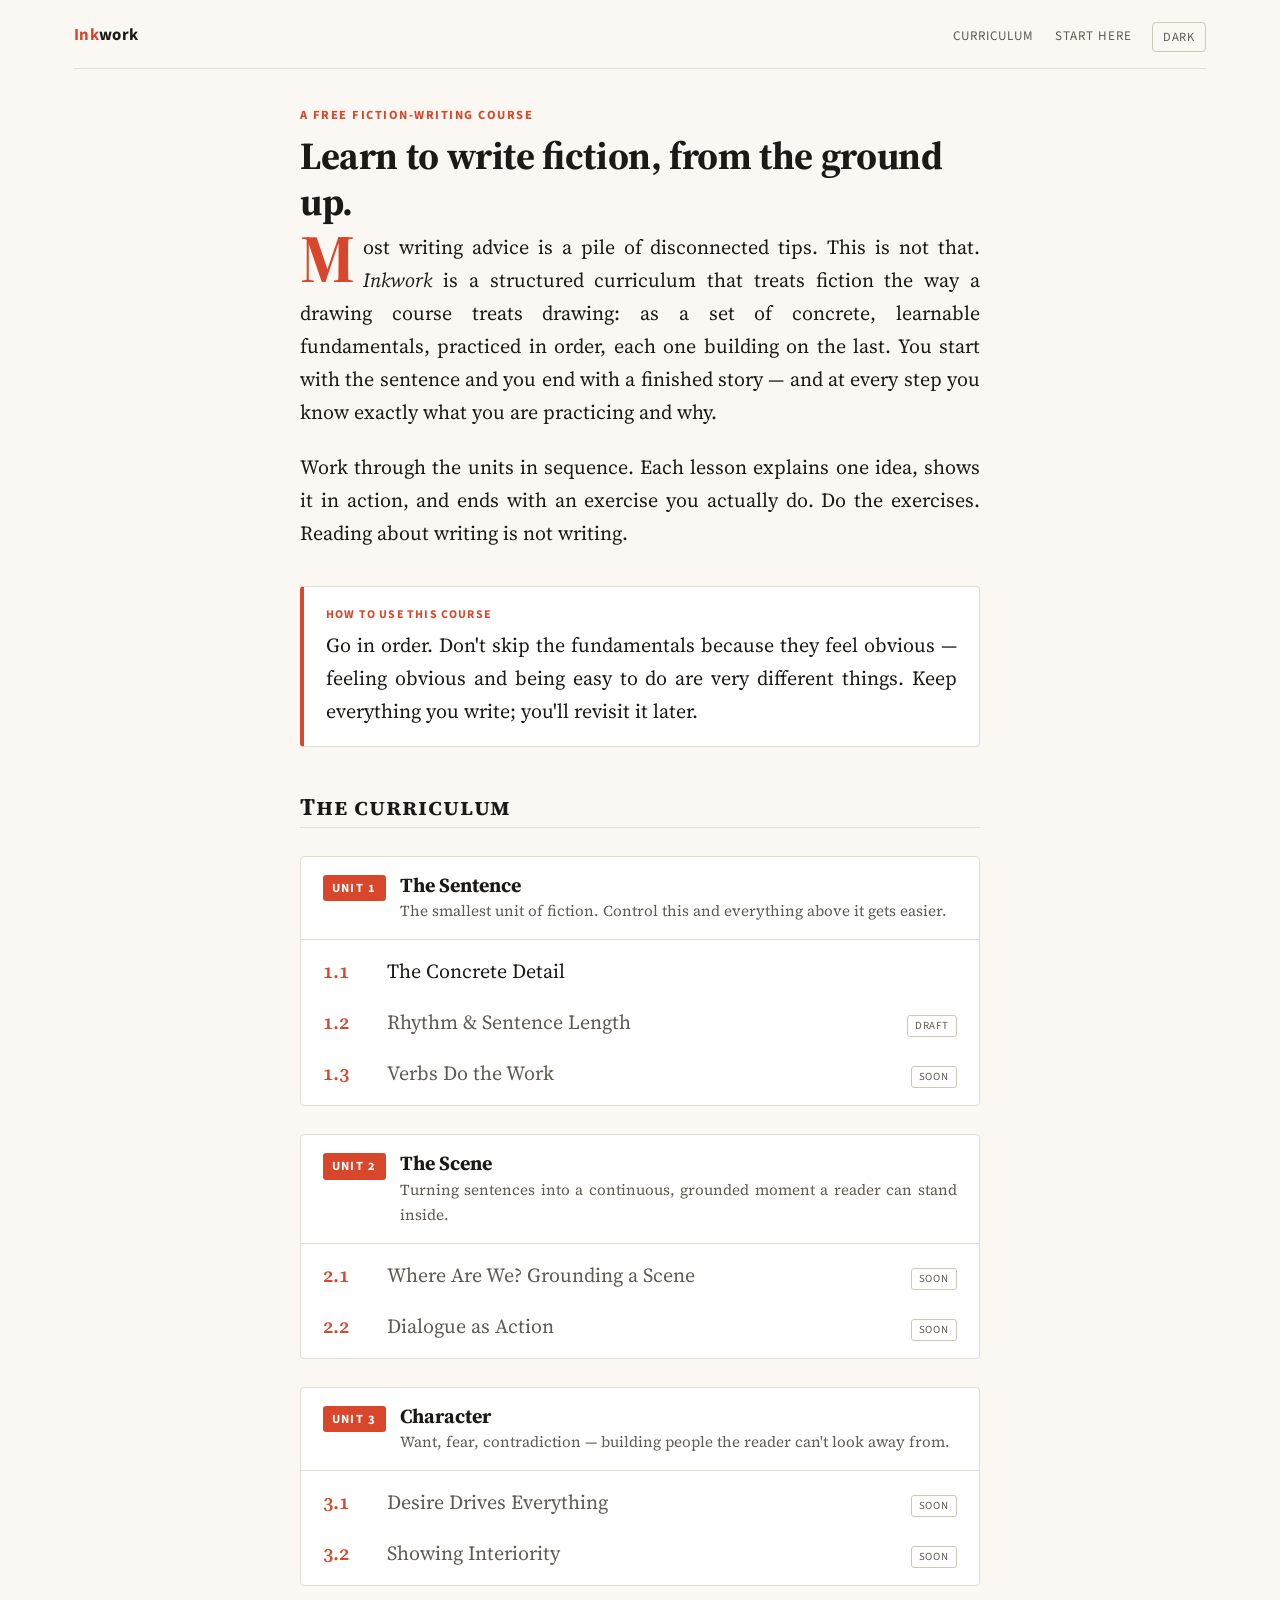
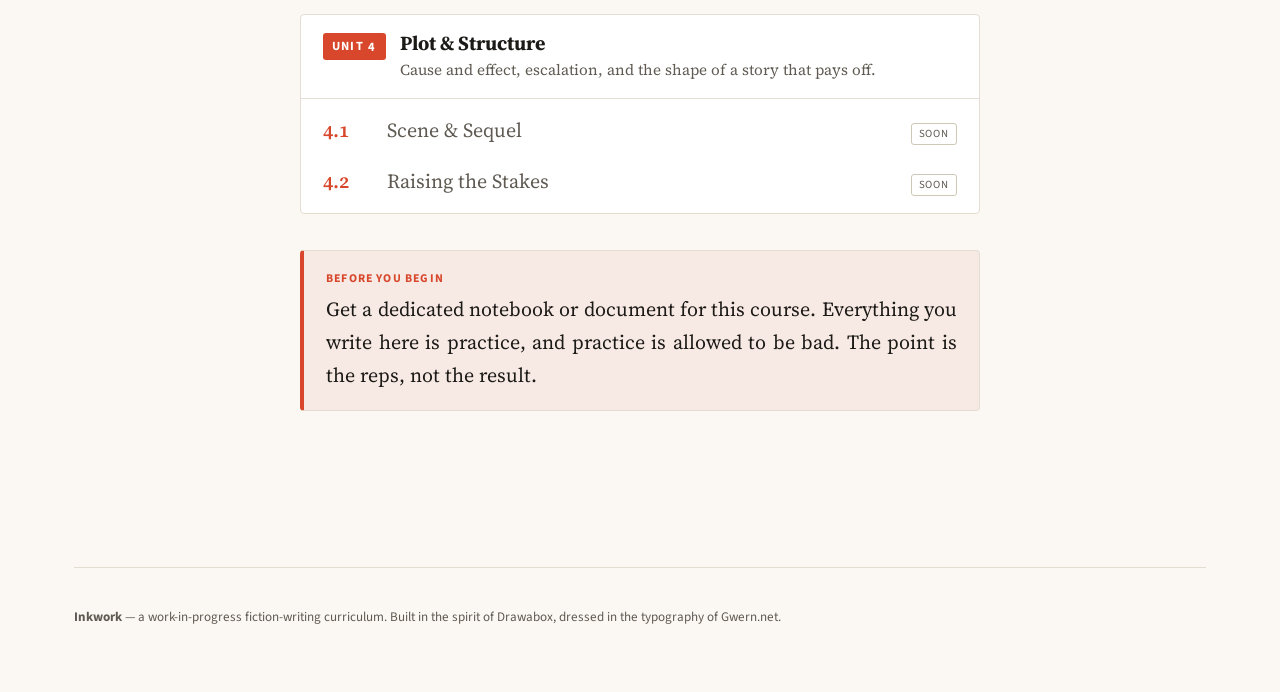
==== index.html @ 1c97c12e "Add Inkwork: Gwern-styled fiction writing curriculum starter Homepage with numbered-unit curriculum " ====
<!DOCTYPE html>
<html lang="en" data-theme="light">
<head>
  <meta charset="utf-8">
  <meta name="viewport" content="width=device-width, initial-scale=1">
  <title>Inkwork — A Fiction Writing Curriculum</title>
  <meta name="description" content="A free, structured, ground-up curriculum for learning to write fiction.">
  <link rel="stylesheet" href="style.css">
</head>
<body>
  <div class="page">

    <!-- Top bar ----------------------------------------------------------->
    <header class="masthead">
      <a class="brand" href="index.html"><span class="mark">Ink</span>work</a>
      <nav>
        <a href="index.html">Curriculum</a>
        <a href="lesson-1-1.html">Start here</a>
        <button class="theme-toggle" id="themeToggle" type="button" aria-label="Toggle dark mode">Dark</button>
      </nav>
    </header>

    <article>
      <p class="eyebrow">A free fiction-writing course</p>
      <h1>Learn to write fiction, from the ground up.</h1>

      <p class="lede">Most writing advice is a pile of disconnected tips. This is
        not that. <em>Inkwork</em> is a structured curriculum that treats fiction
        the way a drawing course treats drawing: as a set of concrete,
        learnable fundamentals, practiced in order, each one building on the
        last. You start with the sentence and you end with a finished story —
        and at every step you know exactly what you are practicing and why.</p>

      <p>Work through the units in sequence. Each lesson explains one idea,
        shows it in action, and ends with an exercise you actually do. Do the
        exercises. Reading about writing is not writing.</p>

      <div class="callout">
        <div class="callout-label">How to use this course</div>
        <p>Go in order. Don't skip the fundamentals because they feel
          obvious — feeling obvious and being easy to do are very different
          things. Keep everything you write; you'll revisit it later.</p>
      </div>

      <h2 class="smallcaps">The curriculum</h2>

      <!-- UNIT 1 ---------------------------------------------------------->
      <section class="unit">
        <div class="unit-header">
          <span class="unit-number">Unit 1</span>
          <div>
            <h3 class="unit-title">The Sentence</h3>
            <p class="unit-desc">The smallest unit of fiction. Control this and everything above it gets easier.</p>
          </div>
        </div>
        <ol class="lesson-list">
          <li><a href="lesson-1-1.html"><span class="ln">1.1</span><span>The Concrete Detail</span></a></li>
          <li><a href="lesson-1-1.html"><span class="ln">1.2</span><span class="muted">Rhythm &amp; Sentence Length</span><span class="soon">Draft</span></a></li>
          <li><a href="lesson-1-1.html"><span class="ln">1.3</span><span class="muted">Verbs Do the Work</span><span class="soon">Soon</span></a></li>
        </ol>
      </section>

      <!-- UNIT 2 ---------------------------------------------------------->
      <section class="unit">
        <div class="unit-header">
          <span class="unit-number">Unit 2</span>
          <div>
            <h3 class="unit-title">The Scene</h3>
            <p class="unit-desc">Turning sentences into a continuous, grounded moment a reader can stand inside.</p>
          </div>
        </div>
        <ol class="lesson-list">
          <li><a href="lesson-1-1.html"><span class="ln">2.1</span><span class="muted">Where Are We? Grounding a Scene</span><span class="soon">Soon</span></a></li>
          <li><a href="lesson-1-1.html"><span class="ln">2.2</span><span class="muted">Dialogue as Action</span><span class="soon">Soon</span></a></li>
        </ol>
      </section>

      <!-- UNIT 3 ---------------------------------------------------------->
      <section class="unit">
        <div class="unit-header">
          <span class="unit-number">Unit 3</span>
          <div>
            <h3 class="unit-title">Character</h3>
            <p class="unit-desc">Want, fear, contradiction — building people the reader can't look away from.</p>
          </div>
        </div>
        <ol class="lesson-list">
          <li><a href="lesson-1-1.html"><span class="ln">3.1</span><span class="muted">Desire Drives Everything</span><span class="soon">Soon</span></a></li>
          <li><a href="lesson-1-1.html"><span class="ln">3.2</span><span class="muted">Showing Interiority</span><span class="soon">Soon</span></a></li>
        </ol>
      </section>

      <!-- UNIT 4 ---------------------------------------------------------->
      <section class="unit">
        <div class="unit-header">
          <span class="unit-number">Unit 4</span>
          <div>
            <h3 class="unit-title">Plot &amp; Structure</h3>
            <p class="unit-desc">Cause and effect, escalation, and the shape of a story that pays off.</p>
          </div>
        </div>
        <ol class="lesson-list">
          <li><a href="lesson-1-1.html"><span class="ln">4.1</span><span class="muted">Scene &amp; Sequel</span><span class="soon">Soon</span></a></li>
          <li><a href="lesson-1-1.html"><span class="ln">4.2</span><span class="muted">Raising the Stakes</span><span class="soon">Soon</span></a></li>
        </ol>
      </section>

      <div class="callout exercise">
        <div class="callout-label">Before you begin</div>
        <p>Get a dedicated notebook or document for this course. Everything you
          write here is practice, and practice is allowed to be bad. The point
          is the reps, not the result.</p>
      </div>

    </article>

    <footer class="site-footer">
      <div class="page" style="padding:0;">
        <p><strong>Inkwork</strong> — a work-in-progress fiction-writing curriculum.
          Built in the spirit of Drawabox, dressed in the typography of Gwern.net.</p>
      </div>
    </footer>

  </div>
  <script src="script.js"></script>
</body>
</html>
---- style.css ----
/* =========================================================================
   Fiction Writing Curriculum — stylesheet
   -------------------------------------------------------------------------
   Design brief: Gwern.net's typography & functionality (serif body, dense
   justified text, sidenotes, dropcaps, smallcaps, floating table of
   contents, dark mode) wearing Drawabox's clothes (warm off-white
   background + a red-orange accent, content-first lesson layout).

   This file is heavily commented so you can tweak it yourself. Colors,
   fonts, and spacing all live in the :root variables right below — change
   a value there and it updates everywhere.
   ========================================================================= */

/* ---- Fonts: Source family, the same one Gwern self-hosts ---------------- */
@import url('https://fonts.googleapis.com/css2?family=Source+Serif+4:ital,opsz,wght@0,8..60,400;0,8..60,600;0,8..60,700;1,8..60,400&family=Source+Sans+3:wght@400;600;700&family=Source+Code+Pro:wght@400;600&display=swap');

/* =========================================================================
   1. DESIGN TOKENS — change these to restyle the whole site
   ========================================================================= */
:root {
  /* Typography */
  --font-serif: "Source Serif 4", "Source Serif Pro", Georgia, "Times New Roman", serif;
  --font-sans:  "Source Sans 3", "Source Sans Pro", system-ui, sans-serif;
  --font-mono:  "Source Code Pro", "SF Mono", Menlo, monospace;

  --text-size: 20px;        /* base body size; Gwern runs large & comfortable */
  --line-height: 1.65;
  --measure: 680px;         /* width of the reading column */
  --page-max: 1180px;       /* total width incl. room for sidenotes */

  /* Colors — Drawabox warmth over Gwern structure */
  --bg:          #fbf8f3;   /* warm off-white (paper) */
  --bg-raised:   #ffffff;   /* cards / callouts sit slightly brighter */
  --text:        #1c1a17;   /* near-black, faintly warm */
  --text-soft:   #5f5a52;   /* captions, metadata, sidenotes */
  --rule:        #e3ddd2;   /* hairlines & dividers */
  --rule-strong: #cfc7b8;

  --accent:        #d8472b; /* Drawabox red-orange */
  --accent-dark:   #b3361e; /* hover / pressed */
  --accent-tint:   #f7e9e3; /* faint wash behind callouts */

  /* Links: Gwern keeps them near-black & underlined; we add the red on hover */
  --link:        #1c1a17;
  --link-hover:  #d8472b;

  --radius: 4px;
}

/* ---- Dark mode (toggled by the button in the header) ------------------- */
:root[data-theme="dark"] {
  --bg:          #1a1816;
  --bg-raised:   #221f1c;
  --text:        #e8e3da;
  --text-soft:   #a39c8f;
  --rule:        #34302b;
  --rule-strong: #463f37;

  --accent:        #f06a4d;
  --accent-dark:   #f8856b;
  --accent-tint:   #2c211d;

  --link:        #e8e3da;
  --link-hover:  #f06a4d;
}

/* =========================================================================
   2. BASE
   ========================================================================= */
* { box-sizing: border-box; }

html { scroll-behavior: smooth; }

body {
  margin: 0;
  background: var(--bg);
  color: var(--text);
  font-family: var(--font-serif);
  font-size: var(--text-size);
  line-height: var(--line-height);
  font-feature-settings: "kern", "liga", "onum";  /* old-style figures, like Gwern */
  -webkit-font-smoothing: antialiased;
  text-rendering: optimizeLegibility;
  transition: background-color .2s ease, color .2s ease;
}

::selection { background: var(--accent); color: #fff; }

/* =========================================================================
   3. LINKS — monochrome by default, red-orange on hover (Gwern + Drawabox)
   ========================================================================= */
a {
  color: var(--link);
  text-decoration: underline;
  text-decoration-thickness: 1px;
  text-underline-offset: 2px;
  text-decoration-color: var(--rule-strong);
  transition: color .12s ease, text-decoration-color .12s ease;
}
a:hover {
  color: var(--link-hover);
  text-decoration-color: var(--link-hover);
}

/* =========================================================================
   4. PAGE FRAME
   ========================================================================= */
.page {
  max-width: var(--page-max);
  margin: 0 auto;
  padding: 0 24px;
}

/* Top bar -------------------------------------------------------------- */
.masthead {
  display: flex;
  align-items: baseline;
  justify-content: space-between;
  gap: 16px;
  border-bottom: 1px solid var(--rule);
  padding: 22px 0 16px;
  margin-bottom: 8px;
}
.masthead .brand {
  font-family: var(--font-sans);
  font-weight: 700;
  font-size: 1.05rem;
  letter-spacing: .02em;
  text-decoration: none;
  color: var(--text);
}
.masthead .brand .mark { color: var(--accent); }
.masthead nav {
  font-family: var(--font-sans);
  font-size: .82rem;
  text-transform: uppercase;
  letter-spacing: .08em;
  display: flex;
  gap: 20px;
  align-items: center;
}
.masthead nav a { text-decoration: none; color: var(--text-soft); }
.masthead nav a:hover { color: var(--accent); }

/* Dark-mode toggle button */
.theme-toggle {
  font-family: var(--font-sans);
  font-size: .78rem;
  letter-spacing: .06em;
  text-transform: uppercase;
  background: transparent;
  border: 1px solid var(--rule-strong);
  color: var(--text-soft);
  border-radius: var(--radius);
  padding: 5px 10px;
  cursor: pointer;
}
.theme-toggle:hover { border-color: var(--accent); color: var(--accent); }

/* =========================================================================
   5. ARTICLE / READING COLUMN
   ========================================================================= */
article {
  max-width: var(--measure);
  margin: 0 auto;
  padding: 28px 0 80px;
  counter-reset: sidenote;       /* drives automatic sidenote numbering */
}

/* Justified, hyphenated body text — the dense Gwern look */
article p {
  text-align: justify;
  hyphens: auto;
  margin: 0 0 1.1em;
}

/* Headings — serif with a touch of smallcaps flavor */
h1, h2, h3, h4 {
  font-family: var(--font-serif);
  line-height: 1.2;
  font-weight: 700;
}
h1 {
  font-size: 2.4rem;
  margin: .2em 0 .15em;
  letter-spacing: -0.01em;
}
h2 {
  font-size: 1.5rem;
  margin: 1.9em 0 .5em;
  padding-bottom: .2em;
  border-bottom: 1px solid var(--rule);
}
h3 {
  font-size: 1.18rem;
  margin: 1.6em 0 .4em;
}
/* small-caps section labels, very Gwern */
.smallcaps,
.eyebrow {
  font-variant: small-caps;
  letter-spacing: .04em;
}
.eyebrow {
  font-family: var(--font-sans);
  font-variant: normal;
  text-transform: uppercase;
  font-size: .78rem;
  font-weight: 700;
  letter-spacing: .12em;
  color: var(--accent);
  margin-bottom: .3em;
}

/* Dropcap on the opening paragraph — add class="lede" to a <p> */
p.lede::first-letter {
  font-weight: 700;
  float: left;
  font-size: 3.4em;
  line-height: .72;
  padding: .06em .08em 0 0;
  margin-right: .04em;
  color: var(--accent);
}

blockquote {
  margin: 1.4em 0;
  padding: .2em 0 .2em 1.1em;
  border-left: 3px solid var(--accent);
  color: var(--text-soft);
  font-style: italic;
}

code, pre { font-family: var(--font-mono); font-size: .85em; }
pre {
  background: var(--bg-raised);
  border: 1px solid var(--rule);
  border-radius: var(--radius);
  padding: 14px 16px;
  overflow-x: auto;
}

hr {
  border: 0;
  border-top: 1px solid var(--rule);
  margin: 2.4em 0;
}

/* =========================================================================
   6. SIDENOTES — Gwern's signature.  Usage in HTML:
        text<sup class="sn-num"></sup><span class="sidenote">the note</span>
      They float into the right margin on wide screens and fall inline,
      numbered, on narrow screens. Numbering is automatic.
   ========================================================================= */
.sn-num { color: var(--accent); font-weight: 600; }
.sn-num::before {
  counter-increment: sidenote;
  content: counter(sidenote);
  font-size: .7em;
  vertical-align: super;
}
.sidenote {
  float: right;
  clear: right;
  width: 230px;
  margin: .2em -270px .8em 0;   /* the negative margin pushes it into the gutter */
  font-size: .82rem;
  line-height: 1.4;
  text-align: left;
  color: var(--text-soft);
  hyphens: none;
}
.sidenote::before {
  content: counter(sidenote) " ";
  color: var(--accent);
  font-weight: 600;
}

/* =========================================================================
   7. CALLOUT / EXERCISE BOXES — the Drawabox "homework" feel
   ========================================================================= */
.callout {
  background: var(--bg-raised);
  border: 1px solid var(--rule);
  border-left: 4px solid var(--accent);
  border-radius: var(--radius);
  padding: 18px 22px;
  margin: 1.8em 0;
}
.callout .callout-label {
  font-family: var(--font-sans);
  text-transform: uppercase;
  letter-spacing: .1em;
  font-size: .74rem;
  font-weight: 700;
  color: var(--accent);
  margin-bottom: .4em;
}
.callout p:last-child { margin-bottom: 0; }
.callout.exercise { background: var(--accent-tint); }

/* =========================================================================
   8. TABLE OF CONTENTS (in-page, top of a lesson)
   ========================================================================= */
.toc {
  background: var(--bg-raised);
  border: 1px solid var(--rule);
  border-radius: var(--radius);
  padding: 16px 20px;
  margin: 1.5em 0 2.2em;
  font-size: .92rem;
}
.toc .toc-title {
  font-family: var(--font-sans);
  text-transform: uppercase;
  letter-spacing: .1em;
  font-size: .72rem;
  font-weight: 700;
  color: var(--text-soft);
  margin-bottom: .6em;
}
.toc ol { margin: 0; padding-left: 1.4em; }
.toc li { margin: .25em 0; }
.toc a { text-decoration: none; color: var(--text); }
.toc a:hover { color: var(--accent); }

/* =========================================================================
   9. CURRICULUM OVERVIEW (homepage unit/lesson listing, Drawabox-style)
   ========================================================================= */
.unit {
  border: 1px solid var(--rule);
  border-radius: var(--radius);
  background: var(--bg-raised);
  margin: 1.4em 0;
  overflow: hidden;
}
.unit-header {
  display: flex;
  align-items: baseline;
  gap: 14px;
  padding: 16px 22px;
  border-bottom: 1px solid var(--rule);
}
.unit-number {
  font-family: var(--font-sans);
  font-weight: 700;
  font-size: .78rem;
  letter-spacing: .1em;
  text-transform: uppercase;
  color: #fff;
  background: var(--accent);
  border-radius: 3px;
  padding: 3px 9px;
  white-space: nowrap;
}
.unit-title { font-size: 1.25rem; font-weight: 700; margin: 0; }
.unit-desc { color: var(--text-soft); margin: .1em 0 0; font-size: .95rem; }

.lesson-list { list-style: none; margin: 0; padding: 6px 0; }
.lesson-list li { margin: 0; }
.lesson-list a {
  display: flex;
  align-items: baseline;
  gap: 12px;
  padding: 9px 22px;
  text-decoration: none;
  color: var(--text);
}
.lesson-list a:hover { background: var(--accent-tint); color: var(--text); }
.lesson-list .ln { color: var(--accent); font-variant-numeric: tabular-nums; font-weight: 600; min-width: 2.6em; }
.lesson-list .muted { color: var(--text-soft); }
.lesson-list .soon {
  margin-left: auto;
  font-family: var(--font-sans);
  font-size: .68rem;
  text-transform: uppercase;
  letter-spacing: .08em;
  color: var(--text-soft);
  border: 1px solid var(--rule-strong);
  border-radius: 3px;
  padding: 1px 7px;
}

/* =========================================================================
   10. LESSON METADATA + PREV/NEXT NAV
   ========================================================================= */
.lesson-meta {
  font-family: var(--font-sans);
  font-size: .8rem;
  color: var(--text-soft);
  letter-spacing: .02em;
  display: flex;
  gap: 16px;
  flex-wrap: wrap;
  border-top: 1px solid var(--rule);
  border-bottom: 1px solid var(--rule);
  padding: 10px 0;
  margin: .6em 0 1.6em;
}
.lesson-meta .accent { color: var(--accent); font-weight: 600; }

.pager {
  display: flex;
  justify-content: space-between;
  gap: 16px;
  margin-top: 3em;
  padding-top: 1.4em;
  border-top: 1px solid var(--rule);
  font-family: var(--font-sans);
  font-size: .9rem;
}
.pager a { text-decoration: none; color: var(--text-soft); max-width: 45%; }
.pager a:hover { color: var(--accent); }
.pager .dir {
  display: block;
  text-transform: uppercase;
  letter-spacing: .1em;
  font-size: .68rem;
  color: var(--accent);
}
.pager .next { text-align: right; margin-left: auto; }

/* =========================================================================
   11. FOOTER
   ========================================================================= */
.site-footer {
  border-top: 1px solid var(--rule);
  margin-top: 40px;
  padding: 26px 0 50px;
  font-family: var(--font-sans);
  font-size: .82rem;
  color: var(--text-soft);
}
.site-footer a { color: var(--text-soft); }

/* =========================================================================
   12. RESPONSIVE — collapse sidenotes inline on narrow screens
   ========================================================================= */
@media (max-width: 1080px) {
  .sidenote {
    float: none;
    width: auto;
    margin: .8em 0;
    padding: 10px 14px;
    background: var(--bg-raised);
    border: 1px solid var(--rule);
    border-left: 3px solid var(--accent);
    border-radius: var(--radius);
    display: block;
  }
}
@media (max-width: 640px) {
  :root { --text-size: 18px; }
  article p { text-align: left; hyphens: none; }
  .masthead { flex-wrap: wrap; }
}
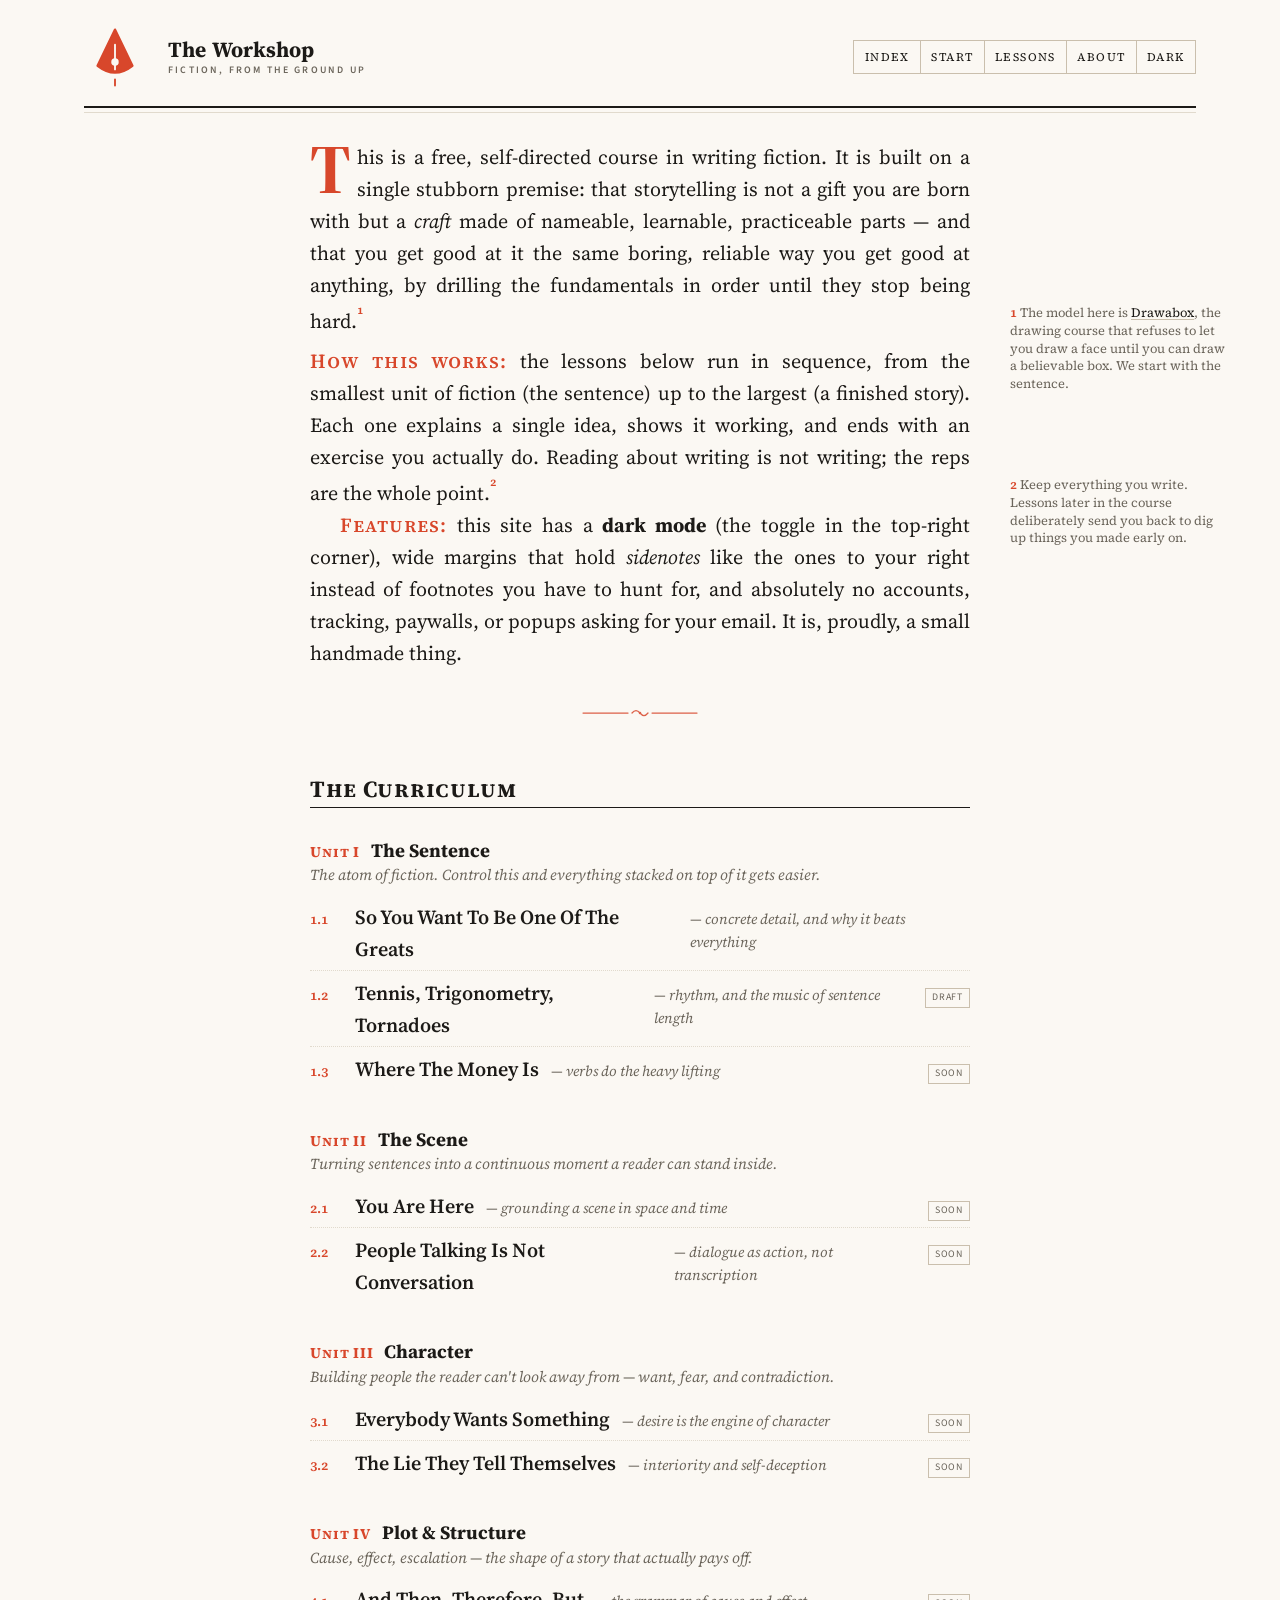
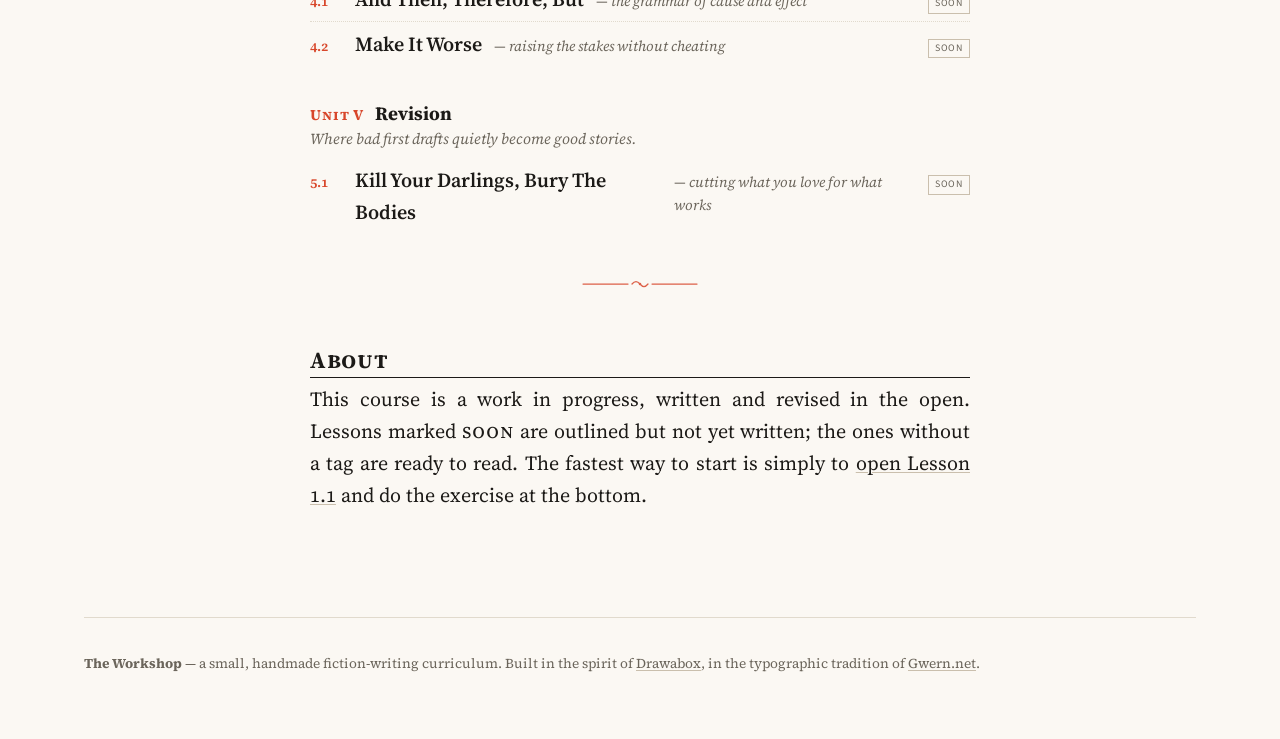
==== commit 089132f5: "Redesign as a Gwern-style typographic index Replace the card-grid landing page with a dense literary" ====
--- a/index.html
+++ b/index.html
@@ -3,122 +3,145 @@
 <head>
   <meta charset="utf-8">
   <meta name="viewport" content="width=device-width, initial-scale=1">
-  <title>Inkwork — A Fiction Writing Curriculum</title>
+  <title>The Workshop — A Fiction Writing Curriculum</title>
   <meta name="description" content="A free, structured, ground-up curriculum for learning to write fiction.">
   <link rel="stylesheet" href="style.css">
 </head>
 <body>
   <div class="page">
 
-    <!-- Top bar ----------------------------------------------------------->
+    <!-- MASTHEAD: monogram + wordmark + boxed nav (Gwern-style) ----------->
     <header class="masthead">
-      <a class="brand" href="index.html"><span class="mark">Ink</span>work</a>
-      <nav>
-        <a href="index.html">Curriculum</a>
-        <a href="lesson-1-1.html">Start here</a>
+      <span class="monogram" aria-hidden="true">
+        <!-- hand-drawn fountain-pen nib -->
+        <svg viewBox="0 0 100 100" fill="none" stroke="currentColor" stroke-width="4" stroke-linejoin="round" stroke-linecap="round">
+          <path d="M50 6 L78 64 Q50 86 22 64 Z" fill="currentColor" stroke="none"/>
+          <path d="M50 6 L78 64 Q50 86 22 64 Z"/>
+          <line x1="50" y1="30" x2="50" y2="70" stroke="#fbf8f3" stroke-width="3"/>
+          <circle cx="50" cy="58" r="6" fill="#fbf8f3" stroke="none"/>
+          <line x1="50" y1="86" x2="50" y2="96" stroke-width="3"/>
+        </svg>
+      </span>
+      <a class="wordmark" href="index.html">The Workshop<span class="sub">Fiction, from the ground up</span></a>
+      <nav class="topnav">
+        <a href="index.html">Index</a>
+        <a href="lesson-1-1.html">Start</a>
+        <a href="#curriculum">Lessons</a>
+        <a href="#about">About</a>
         <button class="theme-toggle" id="themeToggle" type="button" aria-label="Toggle dark mode">Dark</button>
       </nav>
     </header>
+    <hr class="masthead-rule">
+    <hr class="masthead-rule thin">
 
     <article>
-      <p class="eyebrow">A free fiction-writing course</p>
-      <h1>Learn to write fiction, from the ground up.</h1>
 
-      <p class="lede">Most writing advice is a pile of disconnected tips. This is
-        not that. <em>Inkwork</em> is a structured curriculum that treats fiction
-        the way a drawing course treats drawing: as a set of concrete,
-        learnable fundamentals, practiced in order, each one building on the
-        last. You start with the sentence and you end with a finished story —
-        and at every step you know exactly what you are practicing and why.</p>
+      <p class="lede">This is a free, self-directed course in writing fiction.
+        It is built on a single stubborn premise: that storytelling is not a
+        gift you are born with but a <em>craft</em> made of nameable, learnable,
+        practiceable parts — and that you get good at it the same boring,
+        reliable way you get good at anything, by drilling the fundamentals in
+        order until they stop being hard.<sup class="sn-num"></sup><span class="sidenote">The
+        model here is <a href="https://drawabox.com">Drawabox</a>, the drawing
+        course that refuses to let you draw a face until you can draw a
+        believable box. We start with the sentence.</span></p>
 
-      <p>Work through the units in sequence. Each lesson explains one idea,
-        shows it in action, and ends with an exercise you actually do. Do the
-        exercises. Reading about writing is not writing.</p>
+      <p class="flush"><span class="label-inline">How this works:</span> the
+        lessons below run in sequence, from the smallest unit of fiction (the
+        sentence) up to the largest (a finished story). Each one explains a
+        single idea, shows it working, and ends with an exercise you actually
+        do. Reading about writing is not writing; the reps are the whole
+        point.<sup class="sn-num"></sup><span class="sidenote">Keep everything
+        you write. Lessons later in the course deliberately send you back to
+        dig up things you made early on.</span></p>
 
-      <div class="callout">
-        <div class="callout-label">How to use this course</div>
-        <p>Go in order. Don't skip the fundamentals because they feel
-          obvious — feeling obvious and being easy to do are very different
-          things. Keep everything you write; you'll revisit it later.</p>
+      <p><span class="label-inline">Features:</span> this site has a
+        <strong>dark mode</strong> (the toggle in the top-right corner), wide
+        margins that hold <em>sidenotes</em> like the ones to your right
+        instead of footnotes you have to hunt for, and absolutely no accounts,
+        tracking, paywalls, or popups asking for your email. It is, proudly, a
+        small handmade thing.</p>
+
+      <!-- hand-drawn ornamental divider -->
+      <span class="ornament" aria-hidden="true">
+        <svg viewBox="0 0 240 24" fill="none" stroke="currentColor" stroke-width="2.5" stroke-linecap="round">
+          <line x1="6" y1="12" x2="96" y2="12"/>
+          <line x1="144" y1="12" x2="234" y2="12"/>
+          <path d="M104 12 Q112 2 120 12 Q128 22 136 12" />
+          <circle cx="120" cy="12" r="2.5" fill="currentColor" stroke="none"/>
+        </svg>
+      </span>
+
+      <!-- THE CURRICULUM ------------------------------------------------->
+      <h2 class="section-head" id="curriculum">The Curriculum</h2>
+
+      <div class="unit-block">
+        <h3 class="unit-head"><span class="unit-tag">Unit&nbsp;I</span> The Sentence</h3>
+        <p class="unit-note">The atom of fiction. Control this and everything stacked on top of it gets easier.</p>
+        <ul class="index-list">
+          <li><span class="lx">1.1</span><a href="lesson-1-1.html">So You Want To Be One Of The Greats</a><span class="ix-note">— concrete detail, and why it beats everything</span></li>
+          <li><span class="lx">1.2</span><a href="lesson-1-1.html">Tennis, Trigonometry, Tornadoes</a><span class="ix-note">— rhythm, and the music of sentence length</span><span class="soon">Draft</span></li>
+          <li><span class="lx">1.3</span><a href="lesson-1-1.html">Where The Money Is</a><span class="ix-note">— verbs do the heavy lifting</span><span class="soon">Soon</span></li>
+        </ul>
       </div>
 
-      <h2 class="smallcaps">The curriculum</h2>
+      <div class="unit-block">
+        <h3 class="unit-head"><span class="unit-tag">Unit&nbsp;II</span> The Scene</h3>
+        <p class="unit-note">Turning sentences into a continuous moment a reader can stand inside.</p>
+        <ul class="index-list">
+          <li><span class="lx">2.1</span><a href="lesson-1-1.html">You Are Here</a><span class="ix-note">— grounding a scene in space and time</span><span class="soon">Soon</span></li>
+          <li><span class="lx">2.2</span><a href="lesson-1-1.html">People Talking Is Not Conversation</a><span class="ix-note">— dialogue as action, not transcription</span><span class="soon">Soon</span></li>
+        </ul>
+      </div>
 
-      <!-- UNIT 1 ---------------------------------------------------------->
-      <section class="unit">
-        <div class="unit-header">
-          <span class="unit-number">Unit 1</span>
-          <div>
-            <h3 class="unit-title">The Sentence</h3>
-            <p class="unit-desc">The smallest unit of fiction. Control this and everything above it gets easier.</p>
-          </div>
-        </div>
-        <ol class="lesson-list">
-          <li><a href="lesson-1-1.html"><span class="ln">1.1</span><span>The Concrete Detail</span></a></li>
-          <li><a href="lesson-1-1.html"><span class="ln">1.2</span><span class="muted">Rhythm &amp; Sentence Length</span><span class="soon">Draft</span></a></li>
-          <li><a href="lesson-1-1.html"><span class="ln">1.3</span><span class="muted">Verbs Do the Work</span><span class="soon">Soon</span></a></li>
-        </ol>
-      </section>
+      <div class="unit-block">
+        <h3 class="unit-head"><span class="unit-tag">Unit&nbsp;III</span> Character</h3>
+        <p class="unit-note">Building people the reader can't look away from — want, fear, and contradiction.</p>
+        <ul class="index-list">
+          <li><span class="lx">3.1</span><a href="lesson-1-1.html">Everybody Wants Something</a><span class="ix-note">— desire is the engine of character</span><span class="soon">Soon</span></li>
+          <li><span class="lx">3.2</span><a href="lesson-1-1.html">The Lie They Tell Themselves</a><span class="ix-note">— interiority and self-deception</span><span class="soon">Soon</span></li>
+        </ul>
+      </div>
 
-      <!-- UNIT 2 ---------------------------------------------------------->
-      <section class="unit">
-        <div class="unit-header">
-          <span class="unit-number">Unit 2</span>
-          <div>
-            <h3 class="unit-title">The Scene</h3>
-            <p class="unit-desc">Turning sentences into a continuous, grounded moment a reader can stand inside.</p>
-          </div>
-        </div>
-        <ol class="lesson-list">
-          <li><a href="lesson-1-1.html"><span class="ln">2.1</span><span class="muted">Where Are We? Grounding a Scene</span><span class="soon">Soon</span></a></li>
-          <li><a href="lesson-1-1.html"><span class="ln">2.2</span><span class="muted">Dialogue as Action</span><span class="soon">Soon</span></a></li>
-        </ol>
-      </section>
+      <div class="unit-block">
+        <h3 class="unit-head"><span class="unit-tag">Unit&nbsp;IV</span> Plot &amp; Structure</h3>
+        <p class="unit-note">Cause, effect, escalation — the shape of a story that actually pays off.</p>
+        <ul class="index-list">
+          <li><span class="lx">4.1</span><a href="lesson-1-1.html">And Then, Therefore, But</a><span class="ix-note">— the grammar of cause and effect</span><span class="soon">Soon</span></li>
+          <li><span class="lx">4.2</span><a href="lesson-1-1.html">Make It Worse</a><span class="ix-note">— raising the stakes without cheating</span><span class="soon">Soon</span></li>
+        </ul>
+      </div>
 
-      <!-- UNIT 3 ---------------------------------------------------------->
-      <section class="unit">
-        <div class="unit-header">
-          <span class="unit-number">Unit 3</span>
-          <div>
-            <h3 class="unit-title">Character</h3>
-            <p class="unit-desc">Want, fear, contradiction — building people the reader can't look away from.</p>
-          </div>
-        </div>
-        <ol class="lesson-list">
-          <li><a href="lesson-1-1.html"><span class="ln">3.1</span><span class="muted">Desire Drives Everything</span><span class="soon">Soon</span></a></li>
-          <li><a href="lesson-1-1.html"><span class="ln">3.2</span><span class="muted">Showing Interiority</span><span class="soon">Soon</span></a></li>
-        </ol>
-      </section>
+      <div class="unit-block">
+        <h3 class="unit-head"><span class="unit-tag">Unit&nbsp;V</span> Revision</h3>
+        <p class="unit-note">Where bad first drafts quietly become good stories.</p>
+        <ul class="index-list">
+          <li><span class="lx">5.1</span><a href="lesson-1-1.html">Kill Your Darlings, Bury The Bodies</a><span class="ix-note">— cutting what you love for what works</span><span class="soon">Soon</span></li>
+        </ul>
+      </div>
 
-      <!-- UNIT 4 ---------------------------------------------------------->
-      <section class="unit">
-        <div class="unit-header">
-          <span class="unit-number">Unit 4</span>
-          <div>
-            <h3 class="unit-title">Plot &amp; Structure</h3>
-            <p class="unit-desc">Cause and effect, escalation, and the shape of a story that pays off.</p>
-          </div>
-        </div>
-        <ol class="lesson-list">
-          <li><a href="lesson-1-1.html"><span class="ln">4.1</span><span class="muted">Scene &amp; Sequel</span><span class="soon">Soon</span></a></li>
-          <li><a href="lesson-1-1.html"><span class="ln">4.2</span><span class="muted">Raising the Stakes</span><span class="soon">Soon</span></a></li>
-        </ol>
-      </section>
+      <span class="ornament" aria-hidden="true">
+        <svg viewBox="0 0 240 24" fill="none" stroke="currentColor" stroke-width="2.5" stroke-linecap="round">
+          <line x1="6" y1="12" x2="96" y2="12"/>
+          <line x1="144" y1="12" x2="234" y2="12"/>
+          <path d="M104 12 Q112 2 120 12 Q128 22 136 12" />
+          <circle cx="120" cy="12" r="2.5" fill="currentColor" stroke="none"/>
+        </svg>
+      </span>
 
-      <div class="callout exercise">
-        <div class="callout-label">Before you begin</div>
-        <p>Get a dedicated notebook or document for this course. Everything you
-          write here is practice, and practice is allowed to be bad. The point
-          is the reps, not the result.</p>
-      </div>
+      <h2 class="section-head" id="about">About</h2>
+      <p class="flush">This course is a work in progress, written and revised in
+        the open. Lessons marked <span class="smallcaps">soon</span> are
+        outlined but not yet written; the ones without a tag are ready to read.
+        The fastest way to start is simply to <a href="lesson-1-1.html">open
+        Lesson 1.1</a> and do the exercise at the bottom.</p>
 
     </article>
 
     <footer class="site-footer">
-      <div class="page" style="padding:0;">
-        <p><strong>Inkwork</strong> — a work-in-progress fiction-writing curriculum.
-          Built in the spirit of Drawabox, dressed in the typography of Gwern.net.</p>
-      </div>
+      <p><strong>The Workshop</strong> — a small, handmade fiction-writing
+        curriculum. Built in the spirit of <a href="https://drawabox.com">Drawabox</a>,
+        in the typographic tradition of <a href="https://gwern.net">Gwern.net</a>.</p>
     </footer>
 
   </div>
--- a/style.css
+++ b/style.css
@@ -1,66 +1,56 @@
 /* =========================================================================
    Fiction Writing Curriculum — stylesheet
    -------------------------------------------------------------------------
-   Design brief: Gwern.net's typography & functionality (serif body, dense
-   justified text, sidenotes, dropcaps, smallcaps, floating table of
-   contents, dark mode) wearing Drawabox's clothes (warm off-white
-   background + a red-orange accent, content-first lesson layout).
-
-   This file is heavily commented so you can tweak it yourself. Colors,
-   fonts, and spacing all live in the :root variables right below — change
-   a value there and it updates everywhere.
-   ========================================================================= */
-
-/* ---- Fonts: Source family, the same one Gwern self-hosts ---------------- */
-@import url('https://fonts.googleapis.com/css2?family=Source+Serif+4:ital,opsz,wght@0,8..60,400;0,8..60,600;0,8..60,700;1,8..60,400&family=Source+Sans+3:wght@400;600;700&family=Source+Code+Pro:wght@400;600&display=swap');
-
-/* =========================================================================
-   1. DESIGN TOKENS — change these to restyle the whole site
+   Brief: Gwern.net's dense, literary typography & functionality (serif,
+   justified, indented paragraphs, sidenotes, dropcaps, smallcaps section
+   labels, boxed nav, monogram, dark mode) in Drawabox's warm cream +
+   red-orange palette. No cards, no badges, no "landing page" — an index.
+
+   Everything tweakable lives in :root below.
+   ========================================================================= */
+
+@import url('https://fonts.googleapis.com/css2?family=Source+Serif+4:ital,opsz,wght@0,8..60,400;0,8..60,600;0,8..60,700;1,8..60,400;1,8..60,600&family=Source+Sans+3:wght@400;600;700&family=Source+Code+Pro:wght@400;600&display=swap');
+
+/* =========================================================================
+   1. DESIGN TOKENS
    ========================================================================= */
 :root {
-  /* Typography */
   --font-serif: "Source Serif 4", "Source Serif Pro", Georgia, "Times New Roman", serif;
   --font-sans:  "Source Sans 3", "Source Sans Pro", system-ui, sans-serif;
   --font-mono:  "Source Code Pro", "SF Mono", Menlo, monospace;
 
-  --text-size: 20px;        /* base body size; Gwern runs large & comfortable */
-  --line-height: 1.65;
-  --measure: 680px;         /* width of the reading column */
-  --page-max: 1180px;       /* total width incl. room for sidenotes */
-
-  /* Colors — Drawabox warmth over Gwern structure */
-  --bg:          #fbf8f3;   /* warm off-white (paper) */
-  --bg-raised:   #ffffff;   /* cards / callouts sit slightly brighter */
-  --text:        #1c1a17;   /* near-black, faintly warm */
-  --text-soft:   #5f5a52;   /* captions, metadata, sidenotes */
-  --rule:        #e3ddd2;   /* hairlines & dividers */
-  --rule-strong: #cfc7b8;
-
-  --accent:        #d8472b; /* Drawabox red-orange */
-  --accent-dark:   #b3361e; /* hover / pressed */
-  --accent-tint:   #f7e9e3; /* faint wash behind callouts */
-
-  /* Links: Gwern keeps them near-black & underlined; we add the red on hover */
+  --text-size: 20px;
+  --line-height: 1.6;
+  --measure: 660px;      /* reading column width */
+  --page-max: 1160px;    /* total incl. sidenote gutter */
+
+  /* Drawabox warmth over Gwern structure */
+  --bg:          #fbf8f3;
+  --bg-raised:   #fffdf9;
+  --text:        #1c1a17;
+  --text-soft:   #6b655b;
+  --rule:        #e1dacd;
+  --rule-strong: #cabfad;
+
+  --accent:        #d8472b;  /* Drawabox red-orange */
+  --accent-dark:   #b3361e;
+  --accent-tint:   #f8ebe4;
+
   --link:        #1c1a17;
   --link-hover:  #d8472b;
-
-  --radius: 4px;
-}
-
-/* ---- Dark mode (toggled by the button in the header) ------------------- */
+}
+
 :root[data-theme="dark"] {
-  --bg:          #1a1816;
-  --bg-raised:   #221f1c;
-  --text:        #e8e3da;
-  --text-soft:   #a39c8f;
-  --rule:        #34302b;
-  --rule-strong: #463f37;
-
+  --bg:          #19120f;
+  --bg-raised:   #221813;
+  --text:        #ece4d8;
+  --text-soft:   #a99e8d;
+  --rule:        #3a2c24;
+  --rule-strong: #503c31;
   --accent:        #f06a4d;
   --accent-dark:   #f8856b;
-  --accent-tint:   #2c211d;
-
-  --link:        #e8e3da;
+  --accent-tint:   #2e1d16;
+  --link:        #ece4d8;
   --link-hover:  #f06a4d;
 }
 
@@ -68,7 +58,6 @@
    2. BASE
    ========================================================================= */
 * { box-sizing: border-box; }
-
 html { scroll-behavior: smooth; }
 
 body {
@@ -78,17 +67,13 @@
   font-family: var(--font-serif);
   font-size: var(--text-size);
   line-height: var(--line-height);
-  font-feature-settings: "kern", "liga", "onum";  /* old-style figures, like Gwern */
+  font-feature-settings: "kern", "liga", "onum";
   -webkit-font-smoothing: antialiased;
   text-rendering: optimizeLegibility;
   transition: background-color .2s ease, color .2s ease;
 }
-
 ::selection { background: var(--accent); color: #fff; }
 
-/* =========================================================================
-   3. LINKS — monochrome by default, red-orange on hover (Gwern + Drawabox)
-   ========================================================================= */
 a {
   color: var(--link);
   text-decoration: underline;
@@ -97,360 +82,287 @@
   text-decoration-color: var(--rule-strong);
   transition: color .12s ease, text-decoration-color .12s ease;
 }
-a:hover {
-  color: var(--link-hover);
-  text-decoration-color: var(--link-hover);
-}
-
-/* =========================================================================
-   4. PAGE FRAME
-   ========================================================================= */
-.page {
-  max-width: var(--page-max);
-  margin: 0 auto;
-  padding: 0 24px;
-}
-
-/* Top bar -------------------------------------------------------------- */
+a:hover { color: var(--link-hover); text-decoration-color: var(--link-hover); }
+
+/* =========================================================================
+   3. PAGE FRAME + MASTHEAD (monogram + boxed nav, Gwern-style)
+   ========================================================================= */
+.page { max-width: var(--page-max); margin: 0 auto; padding: 0 24px; }
+
 .masthead {
   display: flex;
-  align-items: baseline;
-  justify-content: space-between;
-  gap: 16px;
-  border-bottom: 1px solid var(--rule);
-  padding: 22px 0 16px;
-  margin-bottom: 8px;
-}
-.masthead .brand {
-  font-family: var(--font-sans);
+  align-items: center;
+  gap: 22px;
+  padding: 26px 0 18px;
+}
+/* hand-drawn monogram sits left, like Gwern's blackletter G */
+.monogram { flex: 0 0 auto; width: 62px; height: 62px; color: var(--accent); }
+.monogram svg { width: 100%; height: 100%; display: block; }
+
+.masthead .wordmark {
+  font-family: var(--font-serif);
   font-weight: 700;
-  font-size: 1.05rem;
-  letter-spacing: .02em;
+  font-size: 1.35rem;
+  letter-spacing: .01em;
   text-decoration: none;
   color: var(--text);
-}
-.masthead .brand .mark { color: var(--accent); }
-.masthead nav {
+  margin-right: auto;
+  line-height: 1.05;
+}
+.masthead .wordmark .sub {
+  display: block;
   font-family: var(--font-sans);
-  font-size: .82rem;
+  font-weight: 600;
+  font-size: .62rem;
   text-transform: uppercase;
-  letter-spacing: .08em;
-  display: flex;
-  gap: 20px;
-  align-items: center;
-}
-.masthead nav a { text-decoration: none; color: var(--text-soft); }
-.masthead nav a:hover { color: var(--accent); }
-
-/* Dark-mode toggle button */
-.theme-toggle {
-  font-family: var(--font-sans);
-  font-size: .78rem;
-  letter-spacing: .06em;
+  letter-spacing: .22em;
+  color: var(--text-soft);
+  margin-top: 3px;
+}
+
+/* boxed uppercase nav, butted together like the reference */
+.topnav { display: flex; flex-wrap: wrap; }
+.topnav a {
+  font-family: var(--font-serif);
   text-transform: uppercase;
+  letter-spacing: .12em;
+  font-size: .72rem;
+  text-decoration: none;
+  color: var(--text);
+  border: 1px solid var(--rule-strong);
+  margin-left: -1px;          /* collapse shared borders */
+  padding: .55em .9em;
+  white-space: nowrap;
+}
+.topnav a:hover { color: #fff; background: var(--accent); border-color: var(--accent); position: relative; z-index: 1; }
+.topnav button.theme-toggle {
+  font: inherit;
+  font-family: var(--font-serif);
+  text-transform: uppercase;
+  letter-spacing: .12em;
+  font-size: .72rem;
+  color: var(--text);
   background: transparent;
   border: 1px solid var(--rule-strong);
-  color: var(--text-soft);
-  border-radius: var(--radius);
-  padding: 5px 10px;
+  margin-left: -1px;
+  padding: .55em .9em;
   cursor: pointer;
 }
-.theme-toggle:hover { border-color: var(--accent); color: var(--accent); }
-
-/* =========================================================================
-   5. ARTICLE / READING COLUMN
+.topnav button.theme-toggle:hover { color: #fff; background: var(--accent); border-color: var(--accent); }
+
+.masthead-rule { border: 0; border-top: 2px solid var(--text); margin: 0 0 4px; }
+.masthead-rule.thin { border-top: 1px solid var(--rule); }
+
+/* =========================================================================
+   4. ARTICLE / READING COLUMN
    ========================================================================= */
 article {
   max-width: var(--measure);
   margin: 0 auto;
-  padding: 28px 0 80px;
-  counter-reset: sidenote;       /* drives automatic sidenote numbering */
-}
-
-/* Justified, hyphenated body text — the dense Gwern look */
+  padding: 24px 0 70px;
+  counter-reset: sidenote;
+}
+
+/* Dense, justified, book-style indented paragraphs (no inter-para gaps) */
 article p {
   text-align: justify;
   hyphens: auto;
-  margin: 0 0 1.1em;
-}
-
-/* Headings — serif with a touch of smallcaps flavor */
-h1, h2, h3, h4 {
-  font-family: var(--font-serif);
-  line-height: 1.2;
-  font-weight: 700;
-}
-h1 {
-  font-size: 2.4rem;
-  margin: .2em 0 .15em;
-  letter-spacing: -0.01em;
-}
-h2 {
-  font-size: 1.5rem;
-  margin: 1.9em 0 .5em;
-  padding-bottom: .2em;
-  border-bottom: 1px solid var(--rule);
-}
-h3 {
-  font-size: 1.18rem;
-  margin: 1.6em 0 .4em;
-}
-/* small-caps section labels, very Gwern */
-.smallcaps,
-.eyebrow {
+  margin: 0;
+  text-indent: 1.5em;
+}
+article p + p { margin-top: 0; }
+/* first paragraph of a section & special paragraphs are flush-left */
+article > p:first-of-type,
+article h1 + p, article h2 + p, article h3 + p,
+p.lede, p.flush, .callout p, .label-lead { text-indent: 0; }
+/* a little air after special blocks */
+p.lede { margin-bottom: .4em; }
+
+h1, h2, h3, h4 { font-family: var(--font-serif); line-height: 1.15; font-weight: 700; }
+h1 { font-size: 2.5rem; margin: .1em 0 .1em; letter-spacing: -0.015em; }
+h1 .subtitle {
+  display: block; font-size: 1.05rem; font-weight: 400; font-style: italic;
+  color: var(--text-soft); letter-spacing: 0; margin-top: .25em;
+}
+
+/* SECTION HEAD: small-caps + hairline rule under it (the Gwern signature) */
+.section-head {
   font-variant: small-caps;
-  letter-spacing: .04em;
-}
-.eyebrow {
-  font-family: var(--font-sans);
-  font-variant: normal;
-  text-transform: uppercase;
-  font-size: .78rem;
-  font-weight: 700;
-  letter-spacing: .12em;
+  letter-spacing: .03em;
+  font-size: 1.45rem;
+  margin: 2.2em 0 .2em;
+  padding-bottom: .15em;
+  border-bottom: 1px solid var(--text);
+}
+.section-head::after { content: ""; }
+
+/* inline small-caps labels: NAVIGATION:  FEATURES:  HOW THIS WORKS: */
+.label-inline {
+  font-variant: small-caps;
+  letter-spacing: .05em;
+  font-weight: 600;
   color: var(--accent);
-  margin-bottom: .3em;
-}
-
-/* Dropcap on the opening paragraph — add class="lede" to a <p> */
+}
+.label-lead { margin: 1em 0 0; }
+
+.smallcaps { font-variant: small-caps; letter-spacing: .03em; }
+
+/* Dropcap */
 p.lede::first-letter {
   font-weight: 700;
   float: left;
-  font-size: 3.4em;
-  line-height: .72;
-  padding: .06em .08em 0 0;
-  margin-right: .04em;
+  font-size: 3.5em;
+  line-height: .7;
+  padding: .04em .08em 0 0;
   color: var(--accent);
 }
 
 blockquote {
-  margin: 1.4em 0;
-  padding: .2em 0 .2em 1.1em;
+  margin: 1.2em 0; padding: .1em 0 .1em 1.1em;
   border-left: 3px solid var(--accent);
-  color: var(--text-soft);
-  font-style: italic;
-}
+  color: var(--text-soft); font-style: italic; text-indent: 0;
+}
+blockquote p { text-indent: 0; text-align: left; }
 
 code, pre { font-family: var(--font-mono); font-size: .85em; }
 pre {
-  background: var(--bg-raised);
-  border: 1px solid var(--rule);
-  border-radius: var(--radius);
-  padding: 14px 16px;
-  overflow-x: auto;
-}
-
-hr {
-  border: 0;
-  border-top: 1px solid var(--rule);
-  margin: 2.4em 0;
-}
-
-/* =========================================================================
-   6. SIDENOTES — Gwern's signature.  Usage in HTML:
+  background: var(--bg-raised); border: 1px solid var(--rule);
+  padding: 14px 16px; overflow-x: auto; text-indent: 0;
+}
+hr { border: 0; border-top: 1px solid var(--rule); margin: 2em 0; }
+
+/* =========================================================================
+   5. SIDENOTES — Gwern's signature.  Usage:
         text<sup class="sn-num"></sup><span class="sidenote">the note</span>
-      They float into the right margin on wide screens and fall inline,
-      numbered, on narrow screens. Numbering is automatic.
    ========================================================================= */
 .sn-num { color: var(--accent); font-weight: 600; }
 .sn-num::before {
-  counter-increment: sidenote;
-  content: counter(sidenote);
-  font-size: .7em;
-  vertical-align: super;
+  counter-increment: sidenote; content: counter(sidenote);
+  font-size: .7em; vertical-align: super;
 }
 .sidenote {
-  float: right;
-  clear: right;
-  width: 230px;
-  margin: .2em -270px .8em 0;   /* the negative margin pushes it into the gutter */
-  font-size: .82rem;
-  line-height: 1.4;
-  text-align: left;
-  color: var(--text-soft);
-  hyphens: none;
-}
-.sidenote::before {
-  content: counter(sidenote) " ";
-  color: var(--accent);
-  font-weight: 600;
-}
-
-/* =========================================================================
-   7. CALLOUT / EXERCISE BOXES — the Drawabox "homework" feel
+  float: right; clear: right; width: 215px;
+  margin: .25em -255px .7em 0;
+  font-size: .8rem; line-height: 1.38; text-align: left;
+  text-indent: 0; color: var(--text-soft); hyphens: none;
+}
+.sidenote::before { content: counter(sidenote) " "; color: var(--accent); font-weight: 600; }
+
+/* =========================================================================
+   6. ORNAMENTS (hand-drawn SVG dividers / emblems — the "indie" signal)
+   ========================================================================= */
+.ornament { display: block; width: 120px; height: 24px; margin: 1.6em auto; color: var(--accent); opacity: .85; }
+.ornament svg { width: 100%; height: 100%; }
+
+.banner {
+  width: 100%; height: auto; display: block;
+  margin: .4em 0 1.4em; color: var(--accent);
+  border-top: 1px solid var(--rule); border-bottom: 1px solid var(--rule);
+}
+
+/* =========================================================================
+   7. CURRICULUM INDEX (replaces the old cards entirely)
+   ========================================================================= */
+.unit-block { margin: 1.6em 0 1.9em; }
+.unit-head {
+  font-size: 1.18rem; font-weight: 700; margin: 0 0 .1em;
+  display: flex; align-items: baseline; gap: .55em;
+}
+.unit-tag {
+  font-variant: small-caps; letter-spacing: .06em;
+  font-size: .92rem; font-weight: 700; color: var(--accent);
+}
+.unit-note { color: var(--text-soft); font-style: italic; margin: 0 0 .5em !important; text-indent: 0 !important; font-size: .95rem; }
+
+.index-list { list-style: none; margin: 0; padding: 0; }
+.index-list li {
+  padding: .28em 0;
+  border-bottom: 1px dotted var(--rule);
+  display: flex; align-items: baseline; gap: .6em;
+}
+.index-list li:last-child { border-bottom: 0; }
+.index-list .lx {
+  font-variant-numeric: tabular-nums; color: var(--accent);
+  font-weight: 600; font-size: .85rem; min-width: 2.4em;
+}
+.index-list a { text-decoration: none; color: var(--text); font-weight: 600; }
+.index-list a:hover { color: var(--accent); }
+.index-list .ix-note { color: var(--text-soft); font-style: italic; font-size: .9rem; }
+.index-list .soon {
+  margin-left: auto; font-family: var(--font-sans); font-size: .62rem;
+  text-transform: uppercase; letter-spacing: .08em; color: var(--text-soft);
+  border: 1px solid var(--rule-strong); padding: 1px 6px; white-space: nowrap;
+}
+
+/* =========================================================================
+   8. CALLOUT / EXERCISE (kept for lessons, restyled to be flatter)
    ========================================================================= */
 .callout {
-  background: var(--bg-raised);
-  border: 1px solid var(--rule);
-  border-left: 4px solid var(--accent);
-  border-radius: var(--radius);
-  padding: 18px 22px;
-  margin: 1.8em 0;
+  border-left: 3px solid var(--accent);
+  background: var(--accent-tint);
+  padding: 14px 18px; margin: 1.5em 0; text-indent: 0;
 }
 .callout .callout-label {
-  font-family: var(--font-sans);
-  text-transform: uppercase;
-  letter-spacing: .1em;
-  font-size: .74rem;
-  font-weight: 700;
-  color: var(--accent);
-  margin-bottom: .4em;
-}
+  font-variant: small-caps; letter-spacing: .05em;
+  font-size: .95rem; font-weight: 700; color: var(--accent); margin-bottom: .25em;
+}
+.callout p { text-indent: 0; }
 .callout p:last-child { margin-bottom: 0; }
-.callout.exercise { background: var(--accent-tint); }
-
-/* =========================================================================
-   8. TABLE OF CONTENTS (in-page, top of a lesson)
-   ========================================================================= */
-.toc {
-  background: var(--bg-raised);
-  border: 1px solid var(--rule);
-  border-radius: var(--radius);
-  padding: 16px 20px;
-  margin: 1.5em 0 2.2em;
-  font-size: .92rem;
-}
-.toc .toc-title {
-  font-family: var(--font-sans);
-  text-transform: uppercase;
-  letter-spacing: .1em;
-  font-size: .72rem;
-  font-weight: 700;
-  color: var(--text-soft);
-  margin-bottom: .6em;
-}
-.toc ol { margin: 0; padding-left: 1.4em; }
-.toc li { margin: .25em 0; }
+
+/* =========================================================================
+   9. TABLE OF CONTENTS (lesson pages)
+   ========================================================================= */
+.toc { border-top: 1px solid var(--text); border-bottom: 1px solid var(--text); padding: 12px 0; margin: 1.4em 0 1.8em; text-indent: 0; }
+.toc .toc-title { font-variant: small-caps; letter-spacing: .05em; font-weight: 700; color: var(--text-soft); margin-bottom: .3em; font-size: .95rem; }
+.toc ol { margin: 0; padding-left: 1.4em; columns: 2; column-gap: 2em; }
+.toc li { margin: .15em 0; }
 .toc a { text-decoration: none; color: var(--text); }
 .toc a:hover { color: var(--accent); }
 
 /* =========================================================================
-   9. CURRICULUM OVERVIEW (homepage unit/lesson listing, Drawabox-style)
-   ========================================================================= */
-.unit {
-  border: 1px solid var(--rule);
-  border-radius: var(--radius);
-  background: var(--bg-raised);
-  margin: 1.4em 0;
-  overflow: hidden;
-}
-.unit-header {
-  display: flex;
-  align-items: baseline;
-  gap: 14px;
-  padding: 16px 22px;
-  border-bottom: 1px solid var(--rule);
-}
-.unit-number {
-  font-family: var(--font-sans);
-  font-weight: 700;
-  font-size: .78rem;
-  letter-spacing: .1em;
-  text-transform: uppercase;
-  color: #fff;
-  background: var(--accent);
-  border-radius: 3px;
-  padding: 3px 9px;
-  white-space: nowrap;
-}
-.unit-title { font-size: 1.25rem; font-weight: 700; margin: 0; }
-.unit-desc { color: var(--text-soft); margin: .1em 0 0; font-size: .95rem; }
-
-.lesson-list { list-style: none; margin: 0; padding: 6px 0; }
-.lesson-list li { margin: 0; }
-.lesson-list a {
-  display: flex;
-  align-items: baseline;
-  gap: 12px;
-  padding: 9px 22px;
-  text-decoration: none;
-  color: var(--text);
-}
-.lesson-list a:hover { background: var(--accent-tint); color: var(--text); }
-.lesson-list .ln { color: var(--accent); font-variant-numeric: tabular-nums; font-weight: 600; min-width: 2.6em; }
-.lesson-list .muted { color: var(--text-soft); }
-.lesson-list .soon {
-  margin-left: auto;
-  font-family: var(--font-sans);
-  font-size: .68rem;
-  text-transform: uppercase;
-  letter-spacing: .08em;
-  color: var(--text-soft);
-  border: 1px solid var(--rule-strong);
-  border-radius: 3px;
-  padding: 1px 7px;
-}
-
-/* =========================================================================
-   10. LESSON METADATA + PREV/NEXT NAV
+   10. LESSON META + PAGER + FOOTER
    ========================================================================= */
 .lesson-meta {
-  font-family: var(--font-sans);
-  font-size: .8rem;
-  color: var(--text-soft);
-  letter-spacing: .02em;
-  display: flex;
-  gap: 16px;
-  flex-wrap: wrap;
-  border-top: 1px solid var(--rule);
-  border-bottom: 1px solid var(--rule);
-  padding: 10px 0;
-  margin: .6em 0 1.6em;
+  font-variant: small-caps; letter-spacing: .03em;
+  font-size: .9rem; color: var(--text-soft);
+  display: flex; gap: 18px; flex-wrap: wrap;
+  border-top: 1px solid var(--rule); border-bottom: 1px solid var(--rule);
+  padding: 8px 0; margin: .5em 0 1.4em; text-indent: 0;
 }
 .lesson-meta .accent { color: var(--accent); font-weight: 600; }
 
 .pager {
-  display: flex;
-  justify-content: space-between;
-  gap: 16px;
-  margin-top: 3em;
-  padding-top: 1.4em;
-  border-top: 1px solid var(--rule);
-  font-family: var(--font-sans);
-  font-size: .9rem;
-}
-.pager a { text-decoration: none; color: var(--text-soft); max-width: 45%; }
+  display: flex; justify-content: space-between; gap: 16px;
+  margin-top: 2.6em; padding-top: 1.2em; border-top: 1px solid var(--text);
+  font-size: .95rem; text-indent: 0;
+}
+.pager a { text-decoration: none; color: var(--text-soft); max-width: 46%; }
 .pager a:hover { color: var(--accent); }
-.pager .dir {
-  display: block;
-  text-transform: uppercase;
-  letter-spacing: .1em;
-  font-size: .68rem;
-  color: var(--accent);
-}
+.pager .dir { display: block; font-variant: small-caps; letter-spacing: .05em; font-size: .8rem; color: var(--accent); }
 .pager .next { text-align: right; margin-left: auto; }
 
-/* =========================================================================
-   11. FOOTER
-   ========================================================================= */
 .site-footer {
-  border-top: 1px solid var(--rule);
-  margin-top: 40px;
-  padding: 26px 0 50px;
-  font-family: var(--font-sans);
-  font-size: .82rem;
-  color: var(--text-soft);
-}
+  border-top: 1px solid var(--rule); margin-top: 36px; padding: 22px 0 50px;
+  font-size: .85rem; color: var(--text-soft); text-indent: 0;
+}
+.site-footer p { text-indent: 0; text-align: left; }
 .site-footer a { color: var(--text-soft); }
 
 /* =========================================================================
-   12. RESPONSIVE — collapse sidenotes inline on narrow screens
+   11. RESPONSIVE
    ========================================================================= */
 @media (max-width: 1080px) {
   .sidenote {
-    float: none;
-    width: auto;
-    margin: .8em 0;
-    padding: 10px 14px;
+    float: none; width: auto; display: block;
+    margin: .7em 0; padding: 9px 13px;
     background: var(--bg-raised);
-    border: 1px solid var(--rule);
-    border-left: 3px solid var(--accent);
-    border-radius: var(--radius);
-    display: block;
+    border-left: 3px solid var(--accent); text-indent: 0;
   }
 }
 @media (max-width: 640px) {
   :root { --text-size: 18px; }
-  article p { text-align: left; hyphens: none; }
-  .masthead { flex-wrap: wrap; }
-}
+  article p { text-align: left; hyphens: none; text-indent: 0; }
+  article p + p { margin-top: .7em; }
+  .masthead { flex-wrap: wrap; gap: 14px; }
+  .toc ol { columns: 1; }
+}
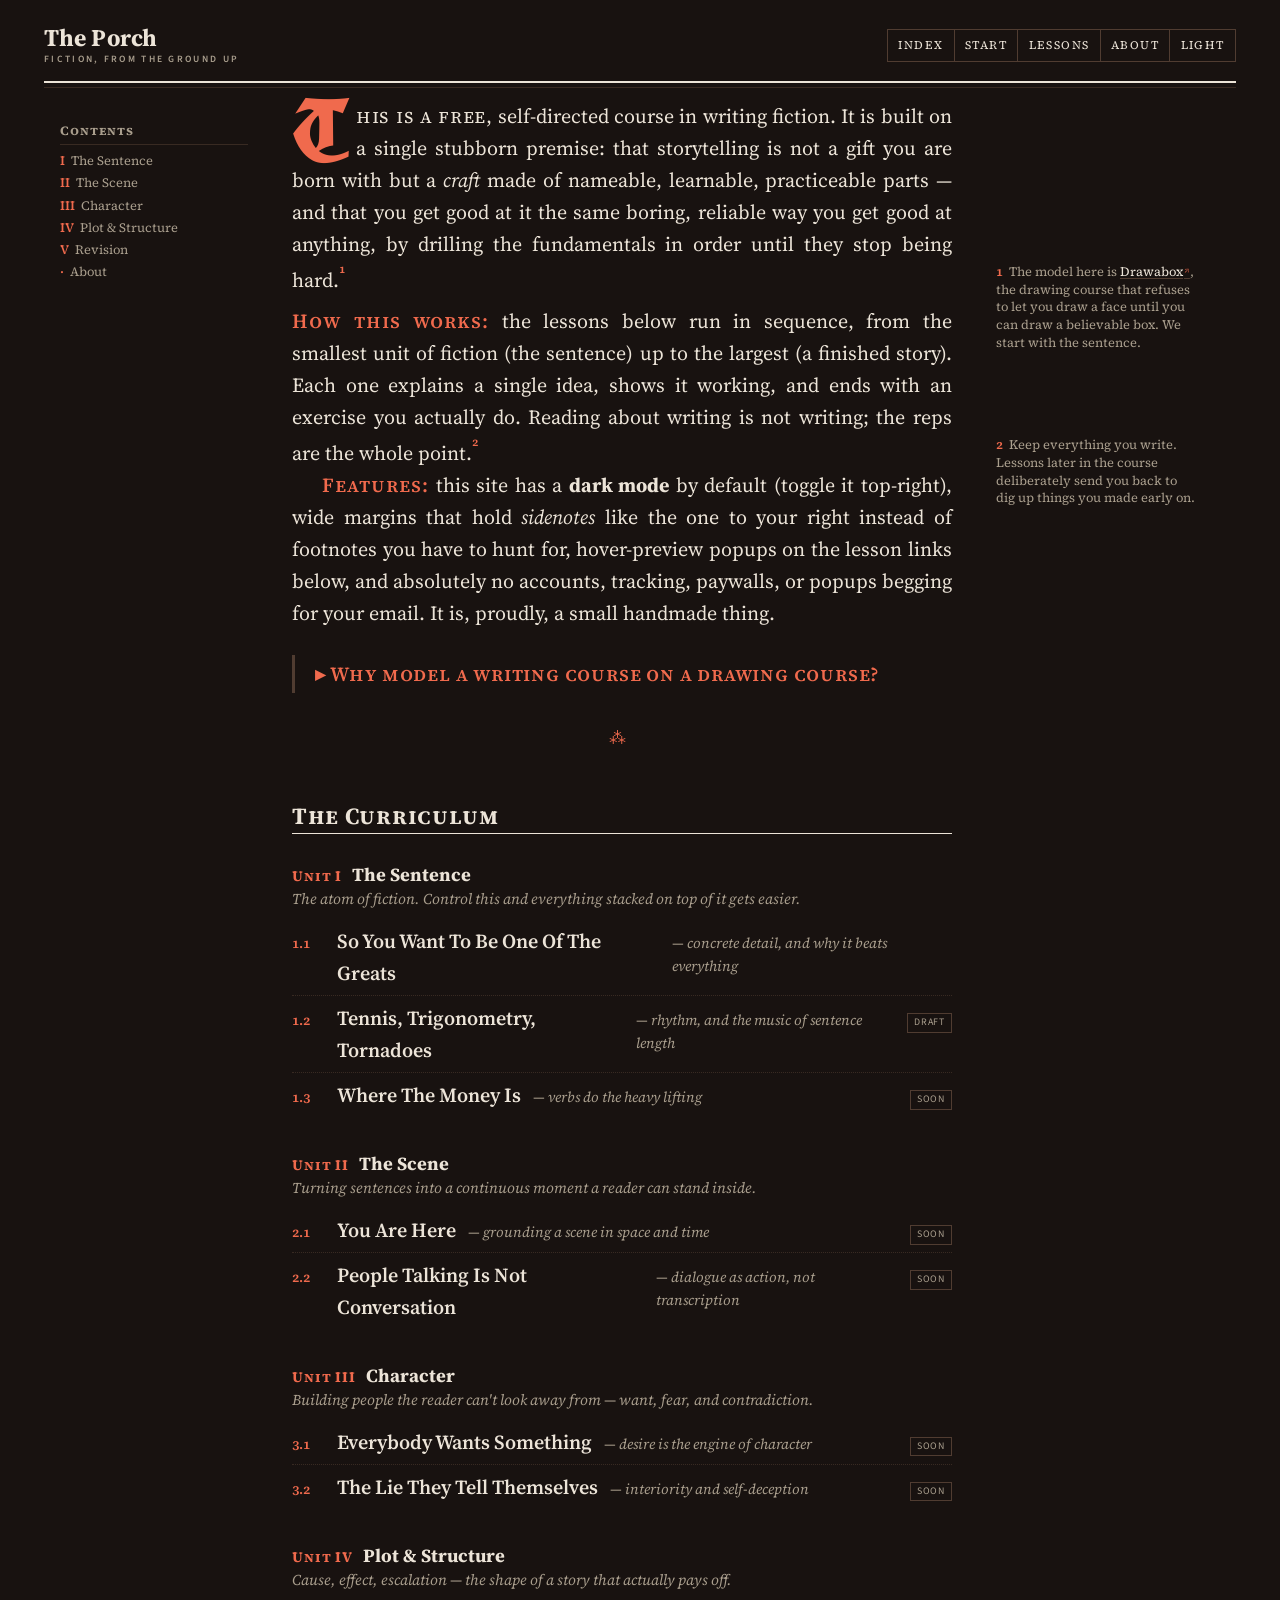
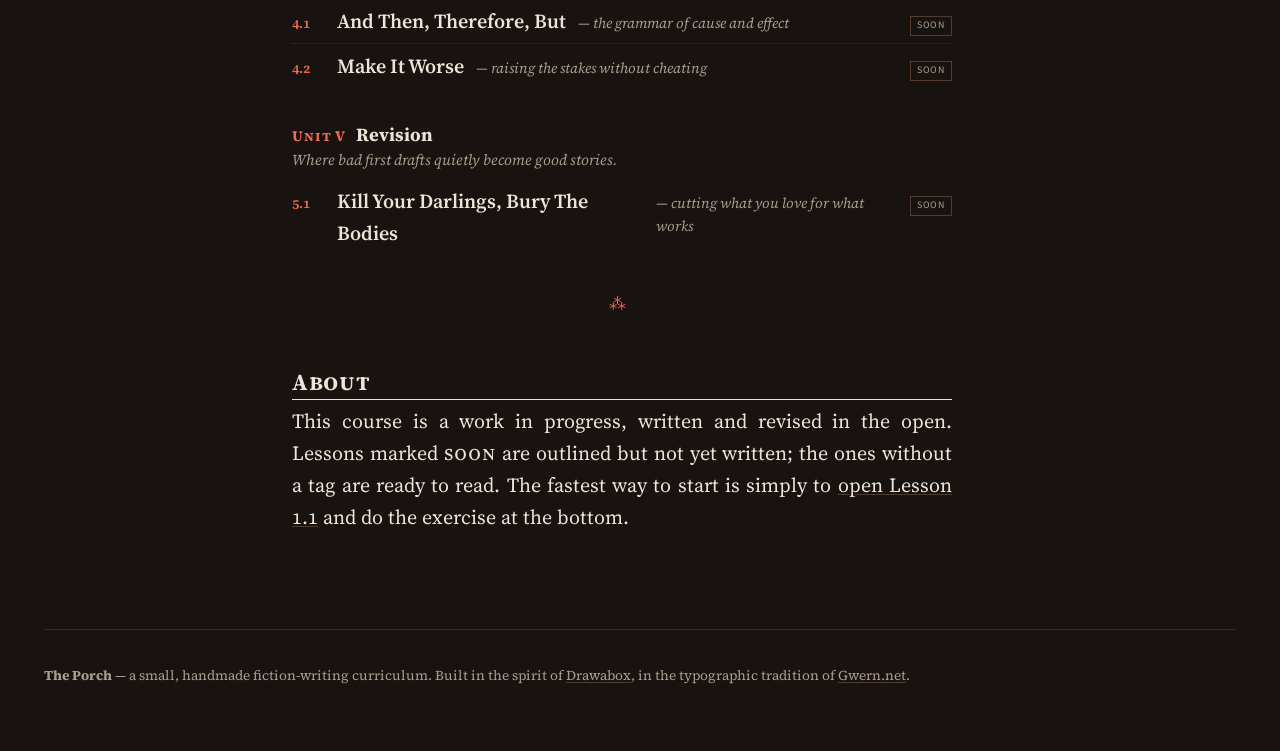
==== commit b1f00930: "Rebuild as 'The Porch': asymmetric Gwern layout, popups, dark default - Full asymmetric layout: stic" ====
--- a/index.html
+++ b/index.html
@@ -1,28 +1,17 @@
 <!DOCTYPE html>
-<html lang="en" data-theme="light">
+<html lang="en" data-theme="dark">
 <head>
   <meta charset="utf-8">
   <meta name="viewport" content="width=device-width, initial-scale=1">
-  <title>The Workshop — A Fiction Writing Curriculum</title>
+  <title>The Porch — A Fiction Writing Curriculum</title>
   <meta name="description" content="A free, structured, ground-up curriculum for learning to write fiction.">
   <link rel="stylesheet" href="style.css">
 </head>
 <body>
   <div class="page">
 
-    <!-- MASTHEAD: monogram + wordmark + boxed nav (Gwern-style) ----------->
     <header class="masthead">
-      <span class="monogram" aria-hidden="true">
-        <!-- hand-drawn fountain-pen nib -->
-        <svg viewBox="0 0 100 100" fill="none" stroke="currentColor" stroke-width="4" stroke-linejoin="round" stroke-linecap="round">
-          <path d="M50 6 L78 64 Q50 86 22 64 Z" fill="currentColor" stroke="none"/>
-          <path d="M50 6 L78 64 Q50 86 22 64 Z"/>
-          <line x1="50" y1="30" x2="50" y2="70" stroke="#fbf8f3" stroke-width="3"/>
-          <circle cx="50" cy="58" r="6" fill="#fbf8f3" stroke="none"/>
-          <line x1="50" y1="86" x2="50" y2="96" stroke-width="3"/>
-        </svg>
-      </span>
-      <a class="wordmark" href="index.html">The Workshop<span class="sub">Fiction, from the ground up</span></a>
+      <a class="wordmark" href="index.html">The Porch<span class="sub">Fiction, from the ground up</span></a>
       <nav class="topnav">
         <a href="index.html">Index</a>
         <a href="lesson-1-1.html">Start</a>
@@ -34,112 +23,123 @@
     <hr class="masthead-rule">
     <hr class="masthead-rule thin">
 
-    <article>
+    <div class="shell">
 
-      <p class="lede">This is a free, self-directed course in writing fiction.
-        It is built on a single stubborn premise: that storytelling is not a
-        gift you are born with but a <em>craft</em> made of nameable, learnable,
-        practiceable parts — and that you get good at it the same boring,
-        reliable way you get good at anything, by drilling the fundamentals in
-        order until they stop being hard.<sup class="sn-num"></sup><span class="sidenote">The
-        model here is <a href="https://drawabox.com">Drawabox</a>, the drawing
-        course that refuses to let you draw a face until you can draw a
-        believable box. We start with the sentence.</span></p>
+      <!-- LEFT CONTENTS RAIL (sticky) ----------------------------------->
+      <aside class="toc-rail">
+        <div class="rail-title">Contents</div>
+        <ol>
+          <li><span class="rn">I</span><a href="#unit-1">The Sentence</a></li>
+          <li><span class="rn">II</span><a href="#unit-2">The Scene</a></li>
+          <li><span class="rn">III</span><a href="#unit-3">Character</a></li>
+          <li><span class="rn">IV</span><a href="#unit-4">Plot &amp; Structure</a></li>
+          <li><span class="rn">V</span><a href="#unit-5">Revision</a></li>
+          <li><span class="rn">·</span><a href="#about">About</a></li>
+        </ol>
+      </aside>
 
-      <p class="flush"><span class="label-inline">How this works:</span> the
-        lessons below run in sequence, from the smallest unit of fiction (the
-        sentence) up to the largest (a finished story). Each one explains a
-        single idea, shows it working, and ends with an exercise you actually
-        do. Reading about writing is not writing; the reps are the whole
-        point.<sup class="sn-num"></sup><span class="sidenote">Keep everything
-        you write. Lessons later in the course deliberately send you back to
-        dig up things you made early on.</span></p>
+      <!-- CENTER COLUMN -------------------------------------------------->
+      <article>
 
-      <p><span class="label-inline">Features:</span> this site has a
-        <strong>dark mode</strong> (the toggle in the top-right corner), wide
-        margins that hold <em>sidenotes</em> like the ones to your right
-        instead of footnotes you have to hunt for, and absolutely no accounts,
-        tracking, paywalls, or popups asking for your email. It is, proudly, a
-        small handmade thing.</p>
+        <p class="lede"><span class="runin">This is a free,</span> self-directed
+          course in writing fiction. It is built on a single stubborn premise:
+          that storytelling is not a gift you are born with but a <em>craft</em>
+          made of nameable, learnable, practiceable parts — and that you get good
+          at it the same boring, reliable way you get good at anything, by
+          drilling the fundamentals in order until they stop being
+          hard.<sup class="sn-num"></sup><span class="sidenote">The model here is
+          <a href="https://drawabox.com">Drawabox</a>, the drawing course that
+          refuses to let you draw a face until you can draw a believable box. We
+          start with the sentence.</span></p>
 
-      <!-- hand-drawn ornamental divider -->
-      <span class="ornament" aria-hidden="true">
-        <svg viewBox="0 0 240 24" fill="none" stroke="currentColor" stroke-width="2.5" stroke-linecap="round">
-          <line x1="6" y1="12" x2="96" y2="12"/>
-          <line x1="144" y1="12" x2="234" y2="12"/>
-          <path d="M104 12 Q112 2 120 12 Q128 22 136 12" />
-          <circle cx="120" cy="12" r="2.5" fill="currentColor" stroke="none"/>
-        </svg>
-      </span>
+        <p class="flush"><span class="label-inline">How this works:</span> the
+          lessons below run in sequence, from the smallest unit of fiction (the
+          sentence) up to the largest (a finished story). Each one explains a
+          single idea, shows it working, and ends with an exercise you actually
+          do. Reading about writing is not writing; the reps are the whole
+          point.<sup class="sn-num"></sup><span class="sidenote">Keep everything
+          you write. Lessons later in the course deliberately send you back to
+          dig up things you made early on.</span></p>
 
-      <!-- THE CURRICULUM ------------------------------------------------->
-      <h2 class="section-head" id="curriculum">The Curriculum</h2>
+        <p><span class="label-inline">Features:</span> this site has a
+          <strong>dark mode</strong> by default (toggle it top-right), wide
+          margins that hold <em>sidenotes</em> like the one to your right instead
+          of footnotes you have to hunt for, hover-preview popups on the lesson
+          links below, and absolutely no accounts, tracking, paywalls, or popups
+          begging for your email. It is, proudly, a small handmade thing.</p>
 
-      <div class="unit-block">
-        <h3 class="unit-head"><span class="unit-tag">Unit&nbsp;I</span> The Sentence</h3>
-        <p class="unit-note">The atom of fiction. Control this and everything stacked on top of it gets easier.</p>
-        <ul class="index-list">
-          <li><span class="lx">1.1</span><a href="lesson-1-1.html">So You Want To Be One Of The Greats</a><span class="ix-note">— concrete detail, and why it beats everything</span></li>
-          <li><span class="lx">1.2</span><a href="lesson-1-1.html">Tennis, Trigonometry, Tornadoes</a><span class="ix-note">— rhythm, and the music of sentence length</span><span class="soon">Draft</span></li>
-          <li><span class="lx">1.3</span><a href="lesson-1-1.html">Where The Money Is</a><span class="ix-note">— verbs do the heavy lifting</span><span class="soon">Soon</span></li>
-        </ul>
-      </div>
+        <details class="aside">
+          <summary>Why model a writing course on a drawing course?</summary>
+          <p>Because drawing pedagogy solved a problem writing pedagogy mostly
+            hasn't: it broke an intimidating creative act into a ladder of
+            concrete, gradeable skills you can practice in isolation. Most
+            writing advice skips straight to "find your voice." We're going to
+            build the ladder first.</p>
+        </details>
 
-      <div class="unit-block">
-        <h3 class="unit-head"><span class="unit-tag">Unit&nbsp;II</span> The Scene</h3>
-        <p class="unit-note">Turning sentences into a continuous moment a reader can stand inside.</p>
-        <ul class="index-list">
-          <li><span class="lx">2.1</span><a href="lesson-1-1.html">You Are Here</a><span class="ix-note">— grounding a scene in space and time</span><span class="soon">Soon</span></li>
-          <li><span class="lx">2.2</span><a href="lesson-1-1.html">People Talking Is Not Conversation</a><span class="ix-note">— dialogue as action, not transcription</span><span class="soon">Soon</span></li>
-        </ul>
-      </div>
+        <p class="asterism">⁂</p>
 
-      <div class="unit-block">
-        <h3 class="unit-head"><span class="unit-tag">Unit&nbsp;III</span> Character</h3>
-        <p class="unit-note">Building people the reader can't look away from — want, fear, and contradiction.</p>
-        <ul class="index-list">
-          <li><span class="lx">3.1</span><a href="lesson-1-1.html">Everybody Wants Something</a><span class="ix-note">— desire is the engine of character</span><span class="soon">Soon</span></li>
-          <li><span class="lx">3.2</span><a href="lesson-1-1.html">The Lie They Tell Themselves</a><span class="ix-note">— interiority and self-deception</span><span class="soon">Soon</span></li>
-        </ul>
-      </div>
+        <h2 class="section-head" id="curriculum">The Curriculum</h2>
 
-      <div class="unit-block">
-        <h3 class="unit-head"><span class="unit-tag">Unit&nbsp;IV</span> Plot &amp; Structure</h3>
-        <p class="unit-note">Cause, effect, escalation — the shape of a story that actually pays off.</p>
-        <ul class="index-list">
-          <li><span class="lx">4.1</span><a href="lesson-1-1.html">And Then, Therefore, But</a><span class="ix-note">— the grammar of cause and effect</span><span class="soon">Soon</span></li>
-          <li><span class="lx">4.2</span><a href="lesson-1-1.html">Make It Worse</a><span class="ix-note">— raising the stakes without cheating</span><span class="soon">Soon</span></li>
-        </ul>
-      </div>
+        <div class="unit-block" id="unit-1">
+          <h3 class="unit-head"><span class="unit-tag">Unit&nbsp;I</span> The Sentence</h3>
+          <p class="unit-note">The atom of fiction. Control this and everything stacked on top of it gets easier.</p>
+          <ul class="index-list">
+            <li><span class="lx">1.1</span><a class="lpop" href="lesson-1-1.html" data-title="1.1 · So You Want To Be One Of The Greats" data-status="Ready to read" data-note="Concrete, specific detail — why it's the foundation every vivid sentence is built on.">So You Want To Be One Of The Greats</a><span class="ix-note">— concrete detail, and why it beats everything</span></li>
+            <li><span class="lx">1.2</span><a class="lpop" href="lesson-1-1.html" data-title="1.2 · Tennis, Trigonometry, Tornadoes" data-status="Draft" data-note="Rhythm, cadence, and the music of varying your sentence length.">Tennis, Trigonometry, Tornadoes</a><span class="ix-note">— rhythm, and the music of sentence length</span><span class="soon">Draft</span></li>
+            <li><span class="lx">1.3</span><a class="lpop" href="lesson-1-1.html" data-title="1.3 · Where The Money Is" data-status="Outlined" data-note="Verbs carry the energy of a sentence. Make them do the heavy lifting.">Where The Money Is</a><span class="ix-note">— verbs do the heavy lifting</span><span class="soon">Soon</span></li>
+          </ul>
+        </div>
 
-      <div class="unit-block">
-        <h3 class="unit-head"><span class="unit-tag">Unit&nbsp;V</span> Revision</h3>
-        <p class="unit-note">Where bad first drafts quietly become good stories.</p>
-        <ul class="index-list">
-          <li><span class="lx">5.1</span><a href="lesson-1-1.html">Kill Your Darlings, Bury The Bodies</a><span class="ix-note">— cutting what you love for what works</span><span class="soon">Soon</span></li>
-        </ul>
-      </div>
+        <div class="unit-block" id="unit-2">
+          <h3 class="unit-head"><span class="unit-tag">Unit&nbsp;II</span> The Scene</h3>
+          <p class="unit-note">Turning sentences into a continuous moment a reader can stand inside.</p>
+          <ul class="index-list">
+            <li><span class="lx">2.1</span><a class="lpop" href="lesson-1-1.html" data-title="2.1 · You Are Here" data-status="Outlined" data-note="Grounding a scene in a specific place and time so the reader knows where they're standing.">You Are Here</a><span class="ix-note">— grounding a scene in space and time</span><span class="soon">Soon</span></li>
+            <li><span class="lx">2.2</span><a class="lpop" href="lesson-1-1.html" data-title="2.2 · People Talking Is Not Conversation" data-status="Outlined" data-note="Dialogue as action and pressure — not a transcript of two people being polite.">People Talking Is Not Conversation</a><span class="ix-note">— dialogue as action, not transcription</span><span class="soon">Soon</span></li>
+          </ul>
+        </div>
 
-      <span class="ornament" aria-hidden="true">
-        <svg viewBox="0 0 240 24" fill="none" stroke="currentColor" stroke-width="2.5" stroke-linecap="round">
-          <line x1="6" y1="12" x2="96" y2="12"/>
-          <line x1="144" y1="12" x2="234" y2="12"/>
-          <path d="M104 12 Q112 2 120 12 Q128 22 136 12" />
-          <circle cx="120" cy="12" r="2.5" fill="currentColor" stroke="none"/>
-        </svg>
-      </span>
+        <div class="unit-block" id="unit-3">
+          <h3 class="unit-head"><span class="unit-tag">Unit&nbsp;III</span> Character</h3>
+          <p class="unit-note">Building people the reader can't look away from — want, fear, and contradiction.</p>
+          <ul class="index-list">
+            <li><span class="lx">3.1</span><a class="lpop" href="lesson-1-1.html" data-title="3.1 · Everybody Wants Something" data-status="Outlined" data-note="Desire is the engine of character. Without a want, there is no story to tell.">Everybody Wants Something</a><span class="ix-note">— desire is the engine of character</span><span class="soon">Soon</span></li>
+            <li><span class="lx">3.2</span><a class="lpop" href="lesson-1-1.html" data-title="3.2 · The Lie They Tell Themselves" data-status="Outlined" data-note="Interiority and self-deception: the gap between what a character believes and what's true.">The Lie They Tell Themselves</a><span class="ix-note">— interiority and self-deception</span><span class="soon">Soon</span></li>
+          </ul>
+        </div>
 
-      <h2 class="section-head" id="about">About</h2>
-      <p class="flush">This course is a work in progress, written and revised in
-        the open. Lessons marked <span class="smallcaps">soon</span> are
-        outlined but not yet written; the ones without a tag are ready to read.
-        The fastest way to start is simply to <a href="lesson-1-1.html">open
-        Lesson 1.1</a> and do the exercise at the bottom.</p>
+        <div class="unit-block" id="unit-4">
+          <h3 class="unit-head"><span class="unit-tag">Unit&nbsp;IV</span> Plot &amp; Structure</h3>
+          <p class="unit-note">Cause, effect, escalation — the shape of a story that actually pays off.</p>
+          <ul class="index-list">
+            <li><span class="lx">4.1</span><a class="lpop" href="lesson-1-1.html" data-title="4.1 · And Then, Therefore, But" data-status="Outlined" data-note="The grammar of cause and effect that turns a list of events into a plot.">And Then, Therefore, But</a><span class="ix-note">— the grammar of cause and effect</span><span class="soon">Soon</span></li>
+            <li><span class="lx">4.2</span><a class="lpop" href="lesson-1-1.html" data-title="4.2 · Make It Worse" data-status="Outlined" data-note="Raising the stakes honestly, without cheating the reader or the character.">Make It Worse</a><span class="ix-note">— raising the stakes without cheating</span><span class="soon">Soon</span></li>
+          </ul>
+        </div>
 
-    </article>
+        <div class="unit-block" id="unit-5">
+          <h3 class="unit-head"><span class="unit-tag">Unit&nbsp;V</span> Revision</h3>
+          <p class="unit-note">Where bad first drafts quietly become good stories.</p>
+          <ul class="index-list">
+            <li><span class="lx">5.1</span><a class="lpop" href="lesson-1-1.html" data-title="5.1 · Kill Your Darlings, Bury The Bodies" data-status="Outlined" data-note="Cutting the lines you love when they aren't serving the story.">Kill Your Darlings, Bury The Bodies</a><span class="ix-note">— cutting what you love for what works</span><span class="soon">Soon</span></li>
+          </ul>
+        </div>
+
+        <p class="asterism">⁂</p>
+
+        <h2 class="section-head" id="about">About</h2>
+        <p class="flush">This course is a work in progress, written and revised in
+          the open. Lessons marked <span class="smallcaps">soon</span> are
+          outlined but not yet written; the ones without a tag are ready to read.
+          The fastest way to start is simply to <a href="lesson-1-1.html">open
+          Lesson 1.1</a> and do the exercise at the bottom.</p>
+
+      </article>
+    </div>
 
     <footer class="site-footer">
-      <p><strong>The Workshop</strong> — a small, handmade fiction-writing
+      <p><strong>The Porch</strong> — a small, handmade fiction-writing
         curriculum. Built in the spirit of <a href="https://drawabox.com">Drawabox</a>,
         in the typographic tradition of <a href="https://gwern.net">Gwern.net</a>.</p>
     </footer>
--- a/style.css
+++ b/style.css
@@ -1,15 +1,17 @@
 /* =========================================================================
-   Fiction Writing Curriculum — stylesheet
+   The Porch — a fiction writing curriculum
    -------------------------------------------------------------------------
-   Brief: Gwern.net's dense, literary typography & functionality (serif,
-   justified, indented paragraphs, sidenotes, dropcaps, smallcaps section
-   labels, boxed nav, monogram, dark mode) in Drawabox's warm cream +
-   red-orange palette. No cards, no badges, no "landing page" — an index.
-
-   Everything tweakable lives in :root below.
-   ========================================================================= */
-
-@import url('https://fonts.googleapis.com/css2?family=Source+Serif+4:ital,opsz,wght@0,8..60,400;0,8..60,600;0,8..60,700;1,8..60,400;1,8..60,600&family=Source+Sans+3:wght@400;600;700&family=Source+Code+Pro:wght@400;600&display=swap');
+   Gwern.net's structure & functionality (asymmetric layout with a sticky
+   contents rail on the left + margin notes on the right, dense justified
+   indented prose, ornamental dropcap with a small-caps run-in, sidenotes,
+   hover link-popups, collapsible asides, link-type icons, typographic
+   ornaments, dark-by-default) in Drawabox's warm cream + red-orange palette.
+
+   No drawn logos or graphics — ornaments are real typographic glyphs (⁂ ☞),
+   the way Gwern does it. Everything tweakable lives in :root.
+   ========================================================================= */
+
+@import url('https://fonts.googleapis.com/css2?family=Source+Serif+4:ital,opsz,wght@0,8..60,400;0,8..60,600;0,8..60,700;1,8..60,400;1,8..60,600&family=Source+Sans+3:wght@400;600;700&family=Source+Code+Pro:wght@400;600&family=UnifrakturCook:wght@700&display=swap');
 
 /* =========================================================================
    1. DESIGN TOKENS
@@ -18,40 +20,43 @@
   --font-serif: "Source Serif 4", "Source Serif Pro", Georgia, "Times New Roman", serif;
   --font-sans:  "Source Sans 3", "Source Sans Pro", system-ui, sans-serif;
   --font-mono:  "Source Code Pro", "SF Mono", Menlo, monospace;
+  --font-drop:  "UnifrakturCook", "Source Serif 4", serif;  /* ornamental initial */
 
   --text-size: 20px;
   --line-height: 1.6;
-  --measure: 660px;      /* reading column width */
-  --page-max: 1160px;    /* total incl. sidenote gutter */
-
-  /* Drawabox warmth over Gwern structure */
+  --measure: 660px;      /* reading column */
+  --rail: 188px;         /* left contents rail */
+  --gutter: 224px;       /* right margin for sidenotes */
+
+  /* Light (Drawabox paper) — available via the toggle */
   --bg:          #fbf8f3;
   --bg-raised:   #fffdf9;
   --text:        #1c1a17;
   --text-soft:   #6b655b;
   --rule:        #e1dacd;
   --rule-strong: #cabfad;
-
-  --accent:        #d8472b;  /* Drawabox red-orange */
+  --accent:        #d8472b;
   --accent-dark:   #b3361e;
   --accent-tint:   #f8ebe4;
-
   --link:        #1c1a17;
   --link-hover:  #d8472b;
-}
-
+  --shadow: rgba(40,28,18,.16);
+}
+
+/* Dark — WARM near-black brown (not neutral gray). This is the default. */
 :root[data-theme="dark"] {
-  --bg:          #19120f;
+  --bg:          #181210;
   --bg-raised:   #221813;
   --text:        #ece4d8;
   --text-soft:   #a99e8d;
-  --rule:        #3a2c24;
+  --rule:        #382a22;
   --rule-strong: #503c31;
   --accent:        #f06a4d;
   --accent-dark:   #f8856b;
   --accent-tint:   #2e1d16;
   --link:        #ece4d8;
   --link-hover:  #f06a4d;
+  --shadow: rgba(0,0,0,.5);
 }
 
 /* =========================================================================
@@ -84,279 +89,237 @@
 }
 a:hover { color: var(--link-hover); text-decoration-color: var(--link-hover); }
 
-/* =========================================================================
-   3. PAGE FRAME + MASTHEAD (monogram + boxed nav, Gwern-style)
-   ========================================================================= */
-.page { max-width: var(--page-max); margin: 0 auto; padding: 0 24px; }
+/* link-type icon: outbound links get a small ↗ (Gwern-style), scoped to prose */
+article a[href^="http"]::after,
+.toc-rail a[href^="http"]::after {
+  content: "\2197";
+  font-size: .62em; vertical-align: .35em;
+  margin-left: .12em; color: var(--accent);
+}
+
+/* =========================================================================
+   3. MASTHEAD (text wordmark + boxed nav; no logo graphic)
+   ========================================================================= */
+.page { max-width: 1240px; margin: 0 auto; padding: 0 24px; }
 
 .masthead {
-  display: flex;
-  align-items: center;
-  gap: 22px;
-  padding: 26px 0 18px;
-}
-/* hand-drawn monogram sits left, like Gwern's blackletter G */
-.monogram { flex: 0 0 auto; width: 62px; height: 62px; color: var(--accent); }
-.monogram svg { width: 100%; height: 100%; display: block; }
-
+  display: flex; align-items: center; gap: 22px;
+  padding: 26px 0 16px;
+}
 .masthead .wordmark {
   font-family: var(--font-serif);
-  font-weight: 700;
-  font-size: 1.35rem;
-  letter-spacing: .01em;
-  text-decoration: none;
-  color: var(--text);
-  margin-right: auto;
-  line-height: 1.05;
+  font-weight: 700; font-size: 1.5rem; letter-spacing: .005em;
+  text-decoration: none; color: var(--text); margin-right: auto; line-height: 1.04;
 }
 .masthead .wordmark .sub {
-  display: block;
-  font-family: var(--font-sans);
-  font-weight: 600;
-  font-size: .62rem;
-  text-transform: uppercase;
-  letter-spacing: .22em;
-  color: var(--text-soft);
-  margin-top: 3px;
-}
-
-/* boxed uppercase nav, butted together like the reference */
+  display: block; font-family: var(--font-sans); font-weight: 600;
+  font-size: .6rem; text-transform: uppercase; letter-spacing: .24em;
+  color: var(--text-soft); margin-top: 4px;
+}
 .topnav { display: flex; flex-wrap: wrap; }
-.topnav a {
-  font-family: var(--font-serif);
-  text-transform: uppercase;
-  letter-spacing: .12em;
-  font-size: .72rem;
-  text-decoration: none;
-  color: var(--text);
-  border: 1px solid var(--rule-strong);
-  margin-left: -1px;          /* collapse shared borders */
-  padding: .55em .9em;
-  white-space: nowrap;
-}
-.topnav a:hover { color: #fff; background: var(--accent); border-color: var(--accent); position: relative; z-index: 1; }
-.topnav button.theme-toggle {
-  font: inherit;
-  font-family: var(--font-serif);
-  text-transform: uppercase;
-  letter-spacing: .12em;
-  font-size: .72rem;
-  color: var(--text);
-  background: transparent;
-  border: 1px solid var(--rule-strong);
-  margin-left: -1px;
-  padding: .55em .9em;
-  cursor: pointer;
-}
-.topnav button.theme-toggle:hover { color: #fff; background: var(--accent); border-color: var(--accent); }
-
+.topnav a, .topnav button.theme-toggle {
+  font-family: var(--font-serif); text-transform: uppercase; letter-spacing: .12em;
+  font-size: .72rem; text-decoration: none; color: var(--text);
+  border: 1px solid var(--rule-strong); margin-left: -1px; padding: .55em .9em;
+  white-space: nowrap; background: transparent; cursor: pointer;
+}
+.topnav a:hover, .topnav button.theme-toggle:hover {
+  color: #fff; background: var(--accent); border-color: var(--accent);
+  position: relative; z-index: 1;
+}
 .masthead-rule { border: 0; border-top: 2px solid var(--text); margin: 0 0 4px; }
 .masthead-rule.thin { border-top: 1px solid var(--rule); }
 
 /* =========================================================================
-   4. ARTICLE / READING COLUMN
-   ========================================================================= */
-article {
-  max-width: var(--measure);
-  margin: 0 auto;
-  padding: 24px 0 70px;
-  counter-reset: sidenote;
-}
-
-/* Dense, justified, book-style indented paragraphs (no inter-para gaps) */
-article p {
-  text-align: justify;
-  hyphens: auto;
-  margin: 0;
-  text-indent: 1.5em;
-}
-article p + p { margin-top: 0; }
-/* first paragraph of a section & special paragraphs are flush-left */
+   4. THE ASYMMETRIC SHELL  (rail | text | margin)
+   ========================================================================= */
+.shell {
+  display: grid;
+  grid-template-columns: var(--rail) minmax(0, var(--measure)) var(--gutter);
+  justify-content: center;
+  gap: 44px;
+  align-items: start;
+}
+
+/* Left contents rail — sticky, quiet, small-caps */
+.toc-rail {
+  grid-column: 1;
+  position: sticky; top: 20px;
+  font-size: .8rem; line-height: 1.45;
+  padding-top: 30px;
+}
+.toc-rail .rail-title {
+  font-variant: small-caps; letter-spacing: .07em; font-weight: 700;
+  color: var(--text-soft); border-bottom: 1px solid var(--rule);
+  padding-bottom: .3em; margin-bottom: .55em;
+}
+.toc-rail ol { list-style: none; margin: 0; padding: 0; }
+.toc-rail li { margin: .28em 0; display: flex; gap: .45em; align-items: baseline; }
+.toc-rail .rn { color: var(--accent); font-variant-numeric: tabular-nums; font-weight: 600; }
+.toc-rail a { text-decoration: none; color: var(--text-soft); }
+.toc-rail a:hover { color: var(--accent); }
+
+/* =========================================================================
+   5. ARTICLE / READING COLUMN
+   ========================================================================= */
+article { grid-column: 2; padding: 8px 0 64px; counter-reset: sidenote sec; }
+
+article p { text-align: justify; hyphens: auto; margin: 0; text-indent: 1.5em; }
 article > p:first-of-type,
 article h1 + p, article h2 + p, article h3 + p,
 p.lede, p.flush, .callout p, .label-lead { text-indent: 0; }
-/* a little air after special blocks */
-p.lede { margin-bottom: .4em; }
+p.lede { margin-bottom: .45em; }
 
 h1, h2, h3, h4 { font-family: var(--font-serif); line-height: 1.15; font-weight: 700; }
 h1 { font-size: 2.5rem; margin: .1em 0 .1em; letter-spacing: -0.015em; }
 h1 .subtitle {
-  display: block; font-size: 1.05rem; font-weight: 400; font-style: italic;
-  color: var(--text-soft); letter-spacing: 0; margin-top: .25em;
-}
-
-/* SECTION HEAD: small-caps + hairline rule under it (the Gwern signature) */
+  display: block; font-size: 1.02rem; font-weight: 400; font-style: italic;
+  color: var(--text-soft); letter-spacing: 0; margin-top: .3em;
+}
+
+/* auto-numbered headings inside lessons (1, 2, 3 …) */
+article.lesson h2 { counter-increment: sec; }
+article.lesson h2::before {
+  content: counter(sec) "\2002"; color: var(--accent); font-weight: 700;
+}
+
+/* small-caps section head with a hairline rule */
 .section-head {
-  font-variant: small-caps;
-  letter-spacing: .03em;
-  font-size: 1.45rem;
-  margin: 2.2em 0 .2em;
-  padding-bottom: .15em;
-  border-bottom: 1px solid var(--text);
-}
-.section-head::after { content: ""; }
-
-/* inline small-caps labels: NAVIGATION:  FEATURES:  HOW THIS WORKS: */
-.label-inline {
-  font-variant: small-caps;
-  letter-spacing: .05em;
-  font-weight: 600;
-  color: var(--accent);
-}
+  font-variant: small-caps; letter-spacing: .03em; font-size: 1.45rem;
+  margin: 2.2em 0 .2em; padding-bottom: .15em; border-bottom: 1px solid var(--text);
+}
+h2:not(.section-head) { font-size: 1.4rem; margin: 1.9em 0 .35em; }
+h3 { font-size: 1.16rem; margin: 1.5em 0 .3em; }
+
+/* inline small-caps labels (NAVIGATION:  FEATURES:) */
+.label-inline { font-variant: small-caps; letter-spacing: .05em; font-weight: 600; color: var(--accent); }
 .label-lead { margin: 1em 0 0; }
-
 .smallcaps { font-variant: small-caps; letter-spacing: .03em; }
 
-/* Dropcap */
+/* ornamental dropcap + small-caps run-in (the classic book opening) */
 p.lede::first-letter {
-  font-weight: 700;
-  float: left;
-  font-size: 3.5em;
-  line-height: .7;
-  padding: .04em .08em 0 0;
-  color: var(--accent);
-}
+  font-family: var(--font-drop); font-weight: 700;
+  float: left; font-size: 4.4em; line-height: .66;
+  padding: .04em .09em 0 0; margin-right: .02em; color: var(--accent);
+}
+.runin { font-variant: small-caps; letter-spacing: .03em; }
 
 blockquote {
-  margin: 1.2em 0; padding: .1em 0 .1em 1.1em;
-  border-left: 3px solid var(--accent);
+  margin: 1.2em 0; padding: .1em 0 .1em 1.1em; border-left: 3px solid var(--accent);
   color: var(--text-soft); font-style: italic; text-indent: 0;
 }
 blockquote p { text-indent: 0; text-align: left; }
 
 code, pre { font-family: var(--font-mono); font-size: .85em; }
-pre {
-  background: var(--bg-raised); border: 1px solid var(--rule);
-  padding: 14px 16px; overflow-x: auto; text-indent: 0;
-}
+pre { background: var(--bg-raised); border: 1px solid var(--rule); padding: 14px 16px; overflow-x: auto; text-indent: 0; }
 hr { border: 0; border-top: 1px solid var(--rule); margin: 2em 0; }
 
-/* =========================================================================
-   5. SIDENOTES — Gwern's signature.  Usage:
-        text<sup class="sn-num"></sup><span class="sidenote">the note</span>
+/* typographic ornament divider (asterism) — not a drawn graphic */
+.asterism { text-align: center; color: var(--accent); font-size: 1.05rem; letter-spacing: .5em; margin: 1.9em 0; text-indent: 0; }
+
+/* =========================================================================
+   6. SIDENOTES (float into the right gutter)
    ========================================================================= */
 .sn-num { color: var(--accent); font-weight: 600; }
-.sn-num::before {
-  counter-increment: sidenote; content: counter(sidenote);
-  font-size: .7em; vertical-align: super;
-}
+.sn-num::before { counter-increment: sidenote; content: counter(sidenote); font-size: .7em; vertical-align: super; }
 .sidenote {
-  float: right; clear: right; width: 215px;
-  margin: .25em -255px .7em 0;
-  font-size: .8rem; line-height: 1.38; text-align: left;
-  text-indent: 0; color: var(--text-soft); hyphens: none;
-}
-.sidenote::before { content: counter(sidenote) " "; color: var(--accent); font-weight: 600; }
-
-/* =========================================================================
-   6. ORNAMENTS (hand-drawn SVG dividers / emblems — the "indie" signal)
-   ========================================================================= */
-.ornament { display: block; width: 120px; height: 24px; margin: 1.6em auto; color: var(--accent); opacity: .85; }
-.ornament svg { width: 100%; height: 100%; }
-
-.banner {
-  width: 100%; height: auto; display: block;
-  margin: .4em 0 1.4em; color: var(--accent);
-  border-top: 1px solid var(--rule); border-bottom: 1px solid var(--rule);
-}
-
-/* =========================================================================
-   7. CURRICULUM INDEX (replaces the old cards entirely)
-   ========================================================================= */
-.unit-block { margin: 1.6em 0 1.9em; }
-.unit-head {
-  font-size: 1.18rem; font-weight: 700; margin: 0 0 .1em;
-  display: flex; align-items: baseline; gap: .55em;
-}
-.unit-tag {
-  font-variant: small-caps; letter-spacing: .06em;
-  font-size: .92rem; font-weight: 700; color: var(--accent);
-}
-.unit-note { color: var(--text-soft); font-style: italic; margin: 0 0 .5em !important; text-indent: 0 !important; font-size: .95rem; }
+  float: right; clear: right; width: 200px;
+  margin: .25em calc(-1 * (var(--gutter) + 20px)) .7em 0;
+  font-size: .8rem; line-height: 1.38; text-align: left; text-indent: 0;
+  color: var(--text-soft); hyphens: none;
+}
+.sidenote::before { content: counter(sidenote) "\2002"; color: var(--accent); font-weight: 600; }
+
+/* =========================================================================
+   7. COLLAPSIBLE ASIDE (native <details>, Gwern-style)
+   ========================================================================= */
+details.aside { margin: 1.3em 0; border-left: 3px solid var(--rule-strong); padding: .15em 0 .15em 1em; text-indent: 0; }
+details.aside summary {
+  cursor: pointer; list-style: none; font-variant: small-caps; letter-spacing: .04em;
+  color: var(--accent); font-weight: 600;
+}
+details.aside summary::-webkit-details-marker { display: none; }
+details.aside summary::before { content: "\25B8\00A0"; }      /* ▸ */
+details.aside[open] summary::before { content: "\25BE\00A0"; } /* ▾ */
+details.aside p { text-indent: 0; margin-top: .4em; }
+
+/* =========================================================================
+   8. HOVER LINK-POPUPS (built by script.js)
+   ========================================================================= */
+.lpop { text-decoration-style: dotted; }
+.popup {
+  position: absolute; z-index: 60; display: none; max-width: 300px;
+  background: var(--bg-raised); border: 1px solid var(--rule-strong);
+  border-left: 3px solid var(--accent); padding: 10px 13px;
+  font-size: .82rem; line-height: 1.42; color: var(--text);
+  box-shadow: 0 8px 28px var(--shadow);
+  opacity: 0; transform: translateY(4px);
+  transition: opacity .12s ease, transform .12s ease; pointer-events: none;
+}
+.popup.show { opacity: 1; transform: none; pointer-events: auto; }
+.popup .pt { font-weight: 700; display: block; }
+.popup .ps { font-variant: small-caps; letter-spacing: .04em; color: var(--accent); font-size: .78rem; }
+.popup .pn { color: var(--text-soft); margin-top: 4px; display: block; }
+
+/* =========================================================================
+   9. CURRICULUM INDEX (homepage)
+   ========================================================================= */
+.unit-block { margin: 1.5em 0 1.8em; }
+.unit-head { font-size: 1.16rem; font-weight: 700; margin: 0 0 .1em; display: flex; align-items: baseline; gap: .55em; }
+.unit-tag { font-variant: small-caps; letter-spacing: .06em; font-size: .9rem; font-weight: 700; color: var(--accent); }
+.unit-note { color: var(--text-soft); font-style: italic; margin: 0 0 .5em !important; text-indent: 0 !important; font-size: .94rem; }
 
 .index-list { list-style: none; margin: 0; padding: 0; }
-.index-list li {
-  padding: .28em 0;
-  border-bottom: 1px dotted var(--rule);
-  display: flex; align-items: baseline; gap: .6em;
-}
+.index-list li { padding: .3em 0; border-bottom: 1px dotted var(--rule); display: flex; align-items: baseline; gap: .6em; }
 .index-list li:last-child { border-bottom: 0; }
-.index-list .lx {
-  font-variant-numeric: tabular-nums; color: var(--accent);
-  font-weight: 600; font-size: .85rem; min-width: 2.4em;
-}
+.index-list .lx { font-variant-numeric: tabular-nums; color: var(--accent); font-weight: 600; font-size: .85rem; min-width: 2.4em; }
 .index-list a { text-decoration: none; color: var(--text); font-weight: 600; }
 .index-list a:hover { color: var(--accent); }
 .index-list .ix-note { color: var(--text-soft); font-style: italic; font-size: .9rem; }
 .index-list .soon {
-  margin-left: auto; font-family: var(--font-sans); font-size: .62rem;
-  text-transform: uppercase; letter-spacing: .08em; color: var(--text-soft);
-  border: 1px solid var(--rule-strong); padding: 1px 6px; white-space: nowrap;
-}
-
-/* =========================================================================
-   8. CALLOUT / EXERCISE (kept for lessons, restyled to be flatter)
-   ========================================================================= */
-.callout {
-  border-left: 3px solid var(--accent);
-  background: var(--accent-tint);
-  padding: 14px 18px; margin: 1.5em 0; text-indent: 0;
-}
-.callout .callout-label {
-  font-variant: small-caps; letter-spacing: .05em;
-  font-size: .95rem; font-weight: 700; color: var(--accent); margin-bottom: .25em;
-}
+  margin-left: auto; font-family: var(--font-sans); font-size: .62rem; text-transform: uppercase;
+  letter-spacing: .08em; color: var(--text-soft); border: 1px solid var(--rule-strong); padding: 1px 6px; white-space: nowrap;
+}
+
+/* =========================================================================
+   10. CALLOUT / EXERCISE
+   ========================================================================= */
+.callout { border-left: 3px solid var(--accent); background: var(--accent-tint); padding: 14px 18px; margin: 1.5em 0; text-indent: 0; }
+.callout .callout-label { font-variant: small-caps; letter-spacing: .05em; font-size: .98rem; font-weight: 700; color: var(--accent); margin-bottom: .25em; }
+.callout .callout-label::before { content: "\261E\00A0"; }  /* ☞ manicule */
 .callout p { text-indent: 0; }
 .callout p:last-child { margin-bottom: 0; }
 
 /* =========================================================================
-   9. TABLE OF CONTENTS (lesson pages)
-   ========================================================================= */
-.toc { border-top: 1px solid var(--text); border-bottom: 1px solid var(--text); padding: 12px 0; margin: 1.4em 0 1.8em; text-indent: 0; }
-.toc .toc-title { font-variant: small-caps; letter-spacing: .05em; font-weight: 700; color: var(--text-soft); margin-bottom: .3em; font-size: .95rem; }
-.toc ol { margin: 0; padding-left: 1.4em; columns: 2; column-gap: 2em; }
-.toc li { margin: .15em 0; }
-.toc a { text-decoration: none; color: var(--text); }
-.toc a:hover { color: var(--accent); }
-
-/* =========================================================================
-   10. LESSON META + PAGER + FOOTER
+   11. LESSON META + PAGER + FOOTER
    ========================================================================= */
 .lesson-meta {
-  font-variant: small-caps; letter-spacing: .03em;
-  font-size: .9rem; color: var(--text-soft);
-  display: flex; gap: 18px; flex-wrap: wrap;
-  border-top: 1px solid var(--rule); border-bottom: 1px solid var(--rule);
+  font-variant: small-caps; letter-spacing: .03em; font-size: .9rem; color: var(--text-soft);
+  display: flex; gap: 18px; flex-wrap: wrap; border-top: 1px solid var(--rule); border-bottom: 1px solid var(--rule);
   padding: 8px 0; margin: .5em 0 1.4em; text-indent: 0;
 }
 .lesson-meta .accent { color: var(--accent); font-weight: 600; }
 
-.pager {
-  display: flex; justify-content: space-between; gap: 16px;
-  margin-top: 2.6em; padding-top: 1.2em; border-top: 1px solid var(--text);
-  font-size: .95rem; text-indent: 0;
-}
+.pager { display: flex; justify-content: space-between; gap: 16px; margin-top: 2.6em; padding-top: 1.2em; border-top: 1px solid var(--text); font-size: .95rem; text-indent: 0; }
 .pager a { text-decoration: none; color: var(--text-soft); max-width: 46%; }
 .pager a:hover { color: var(--accent); }
 .pager .dir { display: block; font-variant: small-caps; letter-spacing: .05em; font-size: .8rem; color: var(--accent); }
 .pager .next { text-align: right; margin-left: auto; }
 
-.site-footer {
-  border-top: 1px solid var(--rule); margin-top: 36px; padding: 22px 0 50px;
-  font-size: .85rem; color: var(--text-soft); text-indent: 0;
-}
+.site-footer { border-top: 1px solid var(--rule); margin-top: 32px; padding: 22px 0 50px; font-size: .85rem; color: var(--text-soft); text-indent: 0; }
 .site-footer p { text-indent: 0; text-align: left; }
 .site-footer a { color: var(--text-soft); }
 
 /* =========================================================================
-   11. RESPONSIVE
+   12. RESPONSIVE — collapse the rails on narrow screens
    ========================================================================= */
 @media (max-width: 1080px) {
+  .shell { display: block; max-width: var(--measure); margin: 0 auto; }
+  .toc-rail { position: static; padding-top: 0; margin-bottom: 1.4em; border: 1px solid var(--rule); padding: 12px 16px; }
+  article { padding-top: 0; }
   .sidenote {
-    float: none; width: auto; display: block;
-    margin: .7em 0; padding: 9px 13px;
-    background: var(--bg-raised);
-    border-left: 3px solid var(--accent); text-indent: 0;
+    float: none; width: auto; display: block; margin: .7em 0; padding: 9px 13px;
+    background: var(--bg-raised); border-left: 3px solid var(--accent); text-indent: 0;
   }
 }
 @media (max-width: 640px) {
@@ -364,5 +327,4 @@
   article p { text-align: left; hyphens: none; text-indent: 0; }
   article p + p { margin-top: .7em; }
   .masthead { flex-wrap: wrap; gap: 14px; }
-  .toc ol { columns: 1; }
-}
+}
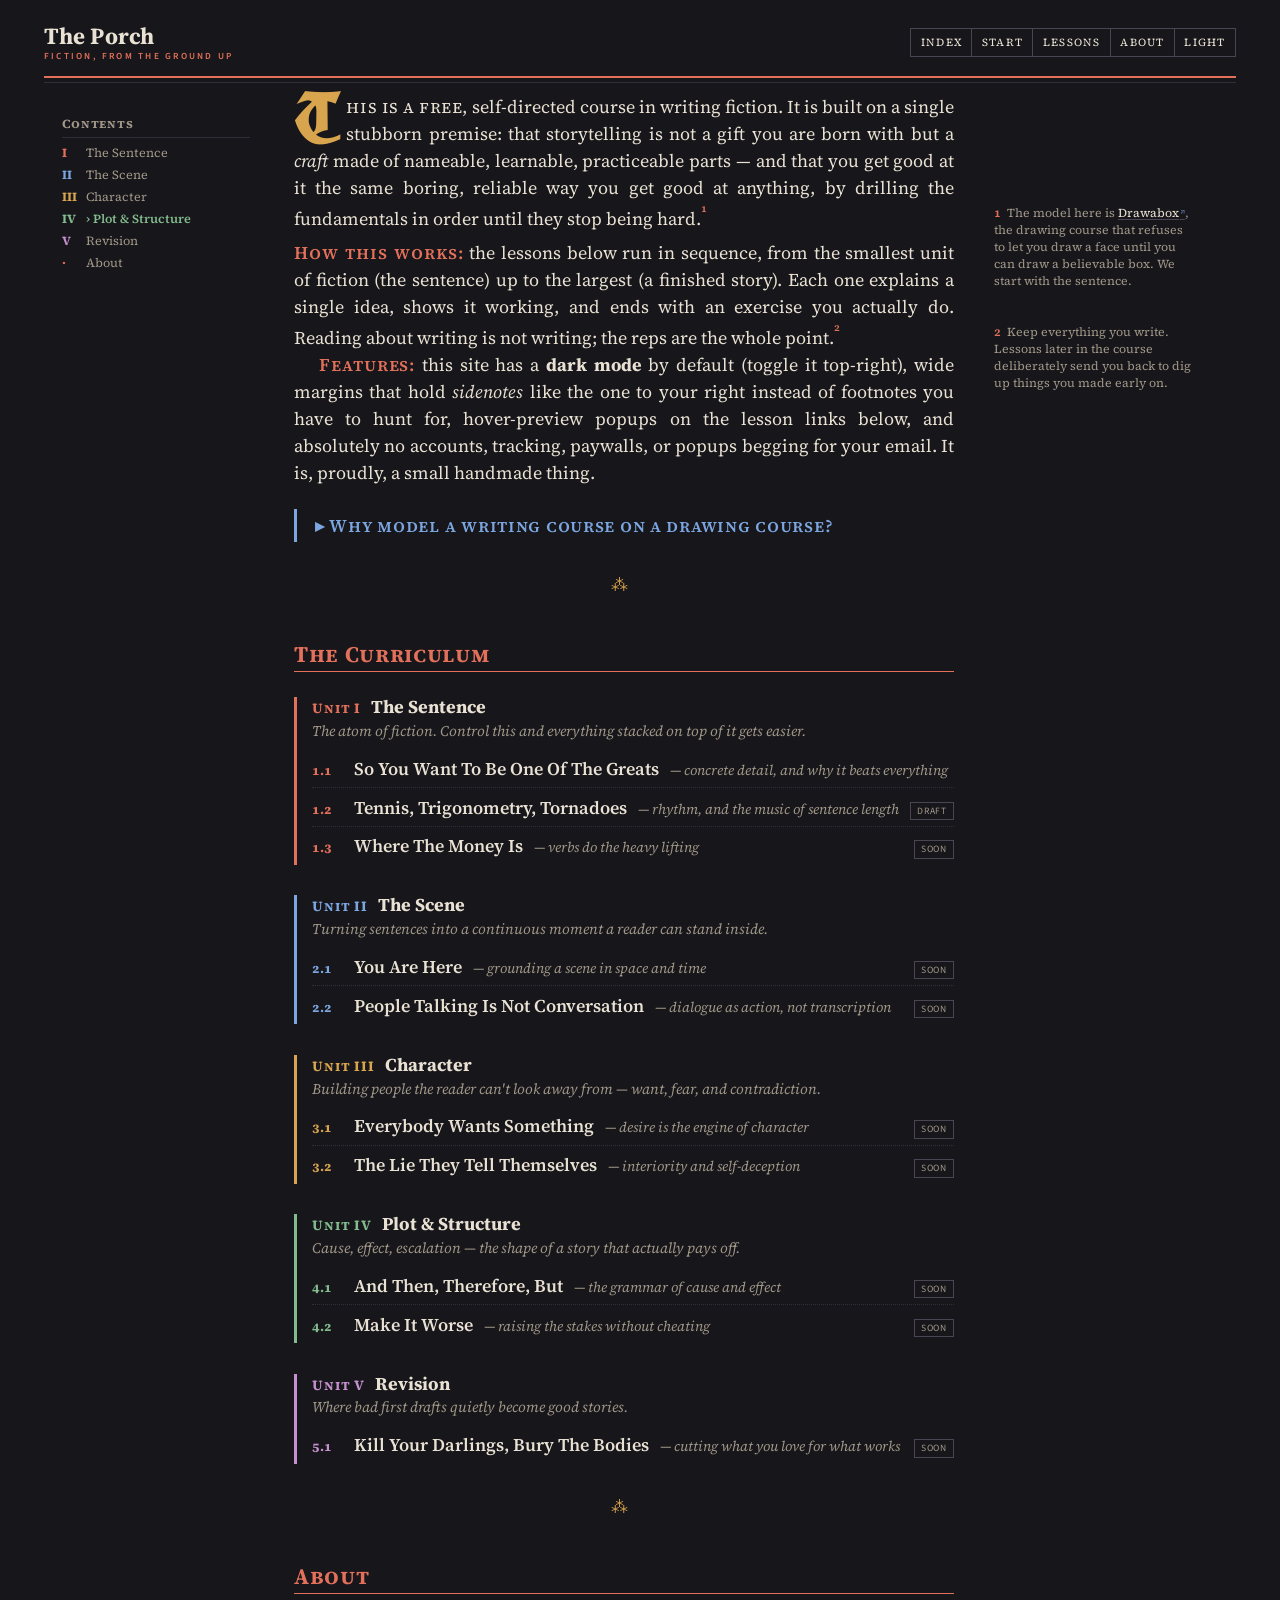
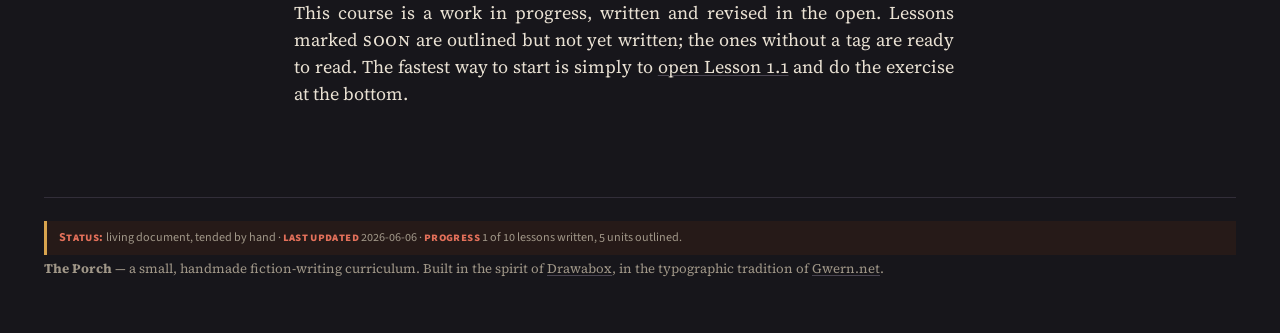
==== commit 6fd0dfd1: "Recolour as an illuminated manuscript; denser text; more Gwern - New jewel-tone palette: rubric-red " ====
--- a/index.html
+++ b/index.html
@@ -29,11 +29,11 @@
       <aside class="toc-rail">
         <div class="rail-title">Contents</div>
         <ol>
-          <li><span class="rn">I</span><a href="#unit-1">The Sentence</a></li>
-          <li><span class="rn">II</span><a href="#unit-2">The Scene</a></li>
-          <li><span class="rn">III</span><a href="#unit-3">Character</a></li>
-          <li><span class="rn">IV</span><a href="#unit-4">Plot &amp; Structure</a></li>
-          <li><span class="rn">V</span><a href="#unit-5">Revision</a></li>
+          <li class="u1"><span class="rn">I</span><a href="#unit-1">The Sentence</a></li>
+          <li class="u2"><span class="rn">II</span><a href="#unit-2">The Scene</a></li>
+          <li class="u3"><span class="rn">III</span><a href="#unit-3">Character</a></li>
+          <li class="u4"><span class="rn">IV</span><a href="#unit-4">Plot &amp; Structure</a></li>
+          <li class="u5"><span class="rn">V</span><a href="#unit-5">Revision</a></li>
           <li><span class="rn">·</span><a href="#about">About</a></li>
         </ol>
       </aside>
@@ -81,7 +81,7 @@
 
         <h2 class="section-head" id="curriculum">The Curriculum</h2>
 
-        <div class="unit-block" id="unit-1">
+        <div class="unit-block u1" id="unit-1">
           <h3 class="unit-head"><span class="unit-tag">Unit&nbsp;I</span> The Sentence</h3>
           <p class="unit-note">The atom of fiction. Control this and everything stacked on top of it gets easier.</p>
           <ul class="index-list">
@@ -91,7 +91,7 @@
           </ul>
         </div>
 
-        <div class="unit-block" id="unit-2">
+        <div class="unit-block u2" id="unit-2">
           <h3 class="unit-head"><span class="unit-tag">Unit&nbsp;II</span> The Scene</h3>
           <p class="unit-note">Turning sentences into a continuous moment a reader can stand inside.</p>
           <ul class="index-list">
@@ -100,7 +100,7 @@
           </ul>
         </div>
 
-        <div class="unit-block" id="unit-3">
+        <div class="unit-block u3" id="unit-3">
           <h3 class="unit-head"><span class="unit-tag">Unit&nbsp;III</span> Character</h3>
           <p class="unit-note">Building people the reader can't look away from — want, fear, and contradiction.</p>
           <ul class="index-list">
@@ -109,7 +109,7 @@
           </ul>
         </div>
 
-        <div class="unit-block" id="unit-4">
+        <div class="unit-block u4" id="unit-4">
           <h3 class="unit-head"><span class="unit-tag">Unit&nbsp;IV</span> Plot &amp; Structure</h3>
           <p class="unit-note">Cause, effect, escalation — the shape of a story that actually pays off.</p>
           <ul class="index-list">
@@ -118,7 +118,7 @@
           </ul>
         </div>
 
-        <div class="unit-block" id="unit-5">
+        <div class="unit-block u5" id="unit-5">
           <h3 class="unit-head"><span class="unit-tag">Unit&nbsp;V</span> Revision</h3>
           <p class="unit-note">Where bad first drafts quietly become good stories.</p>
           <ul class="index-list">
@@ -139,6 +139,8 @@
     </div>
 
     <footer class="site-footer">
+      <p class="epistemic"><b>Status:</b> living document, tended by hand &middot;
+        <b>last updated</b> 2026&#8209;06&#8209;06 &middot; <b>progress</b> 1 of 10 lessons written, 5 units outlined.</p>
       <p><strong>The Porch</strong> — a small, handmade fiction-writing
         curriculum. Built in the spirit of <a href="https://drawabox.com">Drawabox</a>,
         in the typographic tradition of <a href="https://gwern.net">Gwern.net</a>.</p>
--- a/style.css
+++ b/style.css
@@ -1,14 +1,14 @@
 /* =========================================================================
    The Porch — a fiction writing curriculum
    -------------------------------------------------------------------------
-   Gwern.net's structure & functionality (asymmetric layout with a sticky
-   contents rail on the left + margin notes on the right, dense justified
-   indented prose, ornamental dropcap with a small-caps run-in, sidenotes,
-   hover link-popups, collapsible asides, link-type icons, typographic
-   ornaments, dark-by-default) in Drawabox's warm cream + red-orange palette.
-
-   No drawn logos or graphics — ornaments are real typographic glyphs (⁂ ☞),
-   the way Gwern does it. Everything tweakable lives in :root.
+   "Colorful but Gwern": Gwern.net's structure & typography (asymmetric
+   layout, sticky contents rail, margin notes, dense justified indented
+   prose, dropcap, small-caps rubrics, metadata block, hover popups) in an
+   ILLUMINATED-MANUSCRIPT palette — a curated set of jewel-tone inks used
+   semantically (each unit gets its own colour), rubric-red headings, and a
+   gold dropcap. Colourful, but organised and bookish, not loud.
+
+   All tokens live in :root.  Dark is the default; light is a full theme.
    ========================================================================= */
 
 @import url('https://fonts.googleapis.com/css2?family=Source+Serif+4:ital,opsz,wght@0,8..60,400;0,8..60,600;0,8..60,700;1,8..60,400;1,8..60,600&family=Source+Sans+3:wght@400;600;700&family=Source+Code+Pro:wght@400;600&family=UnifrakturCook:wght@700&display=swap');
@@ -20,44 +20,66 @@
   --font-serif: "Source Serif 4", "Source Serif Pro", Georgia, "Times New Roman", serif;
   --font-sans:  "Source Sans 3", "Source Sans Pro", system-ui, sans-serif;
   --font-mono:  "Source Code Pro", "SF Mono", Menlo, monospace;
-  --font-drop:  "UnifrakturCook", "Source Serif 4", serif;  /* ornamental initial */
-
-  --text-size: 20px;
-  --line-height: 1.6;
-  --measure: 660px;      /* reading column */
-  --rail: 188px;         /* left contents rail */
-  --gutter: 224px;       /* right margin for sidenotes */
-
-  /* Light (Drawabox paper) — available via the toggle */
-  --bg:          #fbf8f3;
-  --bg-raised:   #fffdf9;
-  --text:        #1c1a17;
-  --text-soft:   #6b655b;
-  --rule:        #e1dacd;
-  --rule-strong: #cabfad;
-  --accent:        #d8472b;
-  --accent-dark:   #b3361e;
-  --accent-tint:   #f8ebe4;
-  --link:        #1c1a17;
-  --link-hover:  #d8472b;
-  --shadow: rgba(40,28,18,.16);
-}
-
-/* Dark — WARM near-black brown (not neutral gray). This is the default. */
+  --font-drop:  "UnifrakturCook", "Source Serif 4", serif;
+
+  --text-size: 18px;        /* smaller & denser than before */
+  --line-height: 1.5;
+  --measure: 660px;
+  --rail: 188px;
+  --gutter: 220px;
+
+  /* LIGHT theme (warm ivory paper, manuscript inks) */
+  --bg:          #f6efe0;
+  --bg-raised:   #fffaf0;
+  --text:        #211d17;
+  --text-soft:   #6f6657;
+  --rule:        #e0d6c2;
+  --rule-strong: #cdbfa4;
+  --accent:      #b5402f;   /* rubric red — the primary ink */
+  --accent-dark: #8f2f22;
+  --accent-tint: #f4e3d4;
+
+  /* the jewel-tone unit inks */
+  --c-red:   #b5402f;
+  --c-blue:  #2f5c9e;
+  --c-gold:  #a9762a;
+  --c-green: #3f7a51;
+  --c-plum:  #7d4a86;
+
+  --link:        #211d17;
+  --link-hover:  #b5402f;
+  --shadow: rgba(60,40,20,.18);
+}
+
+/* DARK theme (default) — jewel tones glow on ink-black, like stained glass */
 :root[data-theme="dark"] {
-  --bg:          #181210;
-  --bg-raised:   #221813;
-  --text:        #ece4d8;
-  --text-soft:   #a99e8d;
-  --rule:        #382a22;
-  --rule-strong: #503c31;
-  --accent:        #f06a4d;
-  --accent-dark:   #f8856b;
-  --accent-tint:   #2e1d16;
-  --link:        #ece4d8;
-  --link-hover:  #f06a4d;
-  --shadow: rgba(0,0,0,.5);
-}
+  --bg:          #17161b;
+  --bg-raised:   #201e26;
+  --text:        #e9e1d3;
+  --text-soft:   #a09788;
+  --rule:        #322e39;
+  --rule-strong: #4a4552;
+  --accent:      #e3705a;
+  --accent-dark: #ec8268;
+  --accent-tint: #261a18;
+
+  --c-red:   #e3705a;
+  --c-blue:  #7ba6e0;
+  --c-gold:  #d8a44e;
+  --c-green: #82bb8d;
+  --c-plum:  #c490cd;
+
+  --link:        #e9e1d3;
+  --link-hover:  #e3705a;
+  --shadow: rgba(0,0,0,.55);
+}
+
+/* per-unit colour helper: set --u, then everything inherits the unit ink */
+.u1 { --u: var(--c-red); }
+.u2 { --u: var(--c-blue); }
+.u3 { --u: var(--c-gold); }
+.u4 { --u: var(--c-green); }
+.u5 { --u: var(--c-plum); }
 
 /* =========================================================================
    2. BASE
@@ -66,264 +88,242 @@
 html { scroll-behavior: smooth; }
 
 body {
-  margin: 0;
-  background: var(--bg);
-  color: var(--text);
-  font-family: var(--font-serif);
-  font-size: var(--text-size);
-  line-height: var(--line-height);
+  margin: 0; background: var(--bg); color: var(--text);
+  font-family: var(--font-serif); font-size: var(--text-size); line-height: var(--line-height);
   font-feature-settings: "kern", "liga", "onum";
-  -webkit-font-smoothing: antialiased;
-  text-rendering: optimizeLegibility;
+  -webkit-font-smoothing: antialiased; text-rendering: optimizeLegibility;
   transition: background-color .2s ease, color .2s ease;
 }
 ::selection { background: var(--accent); color: #fff; }
 
 a {
-  color: var(--link);
-  text-decoration: underline;
-  text-decoration-thickness: 1px;
-  text-underline-offset: 2px;
-  text-decoration-color: var(--rule-strong);
+  color: var(--link); text-decoration: underline; text-decoration-thickness: 1px;
+  text-underline-offset: 2px; text-decoration-color: var(--rule-strong);
   transition: color .12s ease, text-decoration-color .12s ease;
 }
 a:hover { color: var(--link-hover); text-decoration-color: var(--link-hover); }
 
-/* link-type icon: outbound links get a small ↗ (Gwern-style), scoped to prose */
 article a[href^="http"]::after,
 .toc-rail a[href^="http"]::after {
-  content: "\2197";
-  font-size: .62em; vertical-align: .35em;
-  margin-left: .12em; color: var(--accent);
-}
-
-/* =========================================================================
-   3. MASTHEAD (text wordmark + boxed nav; no logo graphic)
+  content: "\2197"; font-size: .62em; vertical-align: .35em; margin-left: .1em; color: var(--c-blue);
+}
+
+/* =========================================================================
+   3. MASTHEAD
    ========================================================================= */
 .page { max-width: 1240px; margin: 0 auto; padding: 0 24px; }
 
-.masthead {
-  display: flex; align-items: center; gap: 22px;
-  padding: 26px 0 16px;
-}
+.masthead { display: flex; align-items: center; gap: 22px; padding: 24px 0 14px; }
 .masthead .wordmark {
-  font-family: var(--font-serif);
-  font-weight: 700; font-size: 1.5rem; letter-spacing: .005em;
+  font-family: var(--font-serif); font-weight: 700; font-size: 1.45rem; letter-spacing: .005em;
   text-decoration: none; color: var(--text); margin-right: auto; line-height: 1.04;
 }
 .masthead .wordmark .sub {
-  display: block; font-family: var(--font-sans); font-weight: 600;
-  font-size: .6rem; text-transform: uppercase; letter-spacing: .24em;
-  color: var(--text-soft); margin-top: 4px;
+  display: block; font-family: var(--font-sans); font-weight: 600; font-size: .58rem;
+  text-transform: uppercase; letter-spacing: .24em; color: var(--accent); margin-top: 4px;
 }
 .topnav { display: flex; flex-wrap: wrap; }
 .topnav a, .topnav button.theme-toggle {
-  font-family: var(--font-serif); text-transform: uppercase; letter-spacing: .12em;
-  font-size: .72rem; text-decoration: none; color: var(--text);
-  border: 1px solid var(--rule-strong); margin-left: -1px; padding: .55em .9em;
-  white-space: nowrap; background: transparent; cursor: pointer;
+  font-family: var(--font-serif); text-transform: uppercase; letter-spacing: .12em; font-size: .68rem;
+  text-decoration: none; color: var(--text); border: 1px solid var(--rule-strong);
+  margin-left: -1px; padding: .5em .85em; white-space: nowrap; background: transparent; cursor: pointer;
 }
 .topnav a:hover, .topnav button.theme-toggle:hover {
-  color: #fff; background: var(--accent); border-color: var(--accent);
-  position: relative; z-index: 1;
-}
-.masthead-rule { border: 0; border-top: 2px solid var(--text); margin: 0 0 4px; }
+  color: var(--bg); background: var(--accent); border-color: var(--accent); position: relative; z-index: 1;
+}
+.masthead-rule { border: 0; border-top: 2px solid var(--accent); margin: 0 0 4px; }
 .masthead-rule.thin { border-top: 1px solid var(--rule); }
 
 /* =========================================================================
-   4. THE ASYMMETRIC SHELL  (rail | text | margin)
+   4. ASYMMETRIC SHELL
    ========================================================================= */
 .shell {
-  display: grid;
-  grid-template-columns: var(--rail) minmax(0, var(--measure)) var(--gutter);
-  justify-content: center;
-  gap: 44px;
-  align-items: start;
-}
-
-/* Left contents rail — sticky, quiet, small-caps */
-.toc-rail {
-  grid-column: 1;
-  position: sticky; top: 20px;
-  font-size: .8rem; line-height: 1.45;
-  padding-top: 30px;
-}
+  display: grid; grid-template-columns: var(--rail) minmax(0, var(--measure)) var(--gutter);
+  justify-content: center; gap: 44px; align-items: start;
+}
+
+.toc-rail { grid-column: 1; position: sticky; top: 20px; font-size: .78rem; line-height: 1.45; padding-top: 28px; }
 .toc-rail .rail-title {
-  font-variant: small-caps; letter-spacing: .07em; font-weight: 700;
-  color: var(--text-soft); border-bottom: 1px solid var(--rule);
-  padding-bottom: .3em; margin-bottom: .55em;
+  font-variant: small-caps; letter-spacing: .07em; font-weight: 700; color: var(--text-soft);
+  border-bottom: 1px solid var(--rule); padding-bottom: .3em; margin-bottom: .55em;
 }
 .toc-rail ol { list-style: none; margin: 0; padding: 0; }
-.toc-rail li { margin: .28em 0; display: flex; gap: .45em; align-items: baseline; }
-.toc-rail .rn { color: var(--accent); font-variant-numeric: tabular-nums; font-weight: 600; }
+.toc-rail li { margin: .3em 0; display: flex; gap: .5em; align-items: baseline; }
+.toc-rail .rn { color: var(--u, var(--accent)); font-variant-numeric: tabular-nums; font-weight: 700; min-width: 1.4em; }
 .toc-rail a { text-decoration: none; color: var(--text-soft); }
-.toc-rail a:hover { color: var(--accent); }
-
-/* =========================================================================
-   5. ARTICLE / READING COLUMN
-   ========================================================================= */
-article { grid-column: 2; padding: 8px 0 64px; counter-reset: sidenote sec; }
-
-article p { text-align: justify; hyphens: auto; margin: 0; text-indent: 1.5em; }
+.toc-rail a:hover { color: var(--u, var(--accent)); }
+.toc-rail a.cur { color: var(--u, var(--accent)); font-weight: 600; }
+.toc-rail a.cur::before { content: "\203A\00A0"; color: var(--u, var(--accent)); }
+
+/* =========================================================================
+   5. ARTICLE
+   ========================================================================= */
+article { grid-column: 2; padding: 6px 0 60px; counter-reset: sidenote sec; }
+
+article p { text-align: justify; hyphens: auto; margin: 0; text-indent: 1.4em; }
 article > p:first-of-type,
 article h1 + p, article h2 + p, article h3 + p,
 p.lede, p.flush, .callout p, .label-lead { text-indent: 0; }
-p.lede { margin-bottom: .45em; }
-
-h1, h2, h3, h4 { font-family: var(--font-serif); line-height: 1.15; font-weight: 700; }
-h1 { font-size: 2.5rem; margin: .1em 0 .1em; letter-spacing: -0.015em; }
-h1 .subtitle {
-  display: block; font-size: 1.02rem; font-weight: 400; font-style: italic;
-  color: var(--text-soft); letter-spacing: 0; margin-top: .3em;
-}
-
-/* auto-numbered headings inside lessons (1, 2, 3 …) */
-article.lesson h2 { counter-increment: sec; }
-article.lesson h2::before {
-  content: counter(sec) "\2002"; color: var(--accent); font-weight: 700;
-}
-
-/* small-caps section head with a hairline rule */
+p.lede { margin-bottom: .4em; }
+
+h1, h2, h3, h4 { font-family: var(--font-serif); line-height: 1.15; }
+h1 { font-size: 2.3rem; font-weight: 700; margin: .1em 0 .1em; letter-spacing: -0.015em; }
+h1 .subtitle { display: block; font-size: .98rem; font-weight: 400; font-style: italic; color: var(--text-soft); letter-spacing: 0; margin-top: .3em; }
+
+/* lesson section headings: rubric-red small caps, auto-numbered */
+article.lesson h2 {
+  counter-increment: sec; font-variant: small-caps; letter-spacing: .02em;
+  font-weight: 600; font-size: 1.3rem; color: var(--accent); margin: 1.7em 0 .35em;
+}
+article.lesson h2::before { content: counter(sec) "\2002"; color: var(--c-gold); font-weight: 700; }
+
 .section-head {
-  font-variant: small-caps; letter-spacing: .03em; font-size: 1.45rem;
-  margin: 2.2em 0 .2em; padding-bottom: .15em; border-bottom: 1px solid var(--text);
-}
-h2:not(.section-head) { font-size: 1.4rem; margin: 1.9em 0 .35em; }
-h3 { font-size: 1.16rem; margin: 1.5em 0 .3em; }
-
-/* inline small-caps labels (NAVIGATION:  FEATURES:) */
+  font-variant: small-caps; letter-spacing: .03em; font-size: 1.4rem; font-weight: 700; color: var(--accent);
+  margin: 2em 0 .2em; padding-bottom: .15em; border-bottom: 1px solid var(--accent);
+}
+h2:not(.section-head):not(article.lesson h2) { font-size: 1.35rem; font-weight: 700; margin: 1.8em 0 .35em; }
+h3 { font-size: 1.12rem; font-weight: 700; margin: 1.4em 0 .3em; }
+
+/* § self-link anchors on headings (added by script.js) */
+.anchor { margin-left: .35em; font-size: .68em; color: var(--c-gold); text-decoration: none; opacity: 0; transition: opacity .12s; }
+h2:hover .anchor, h3:hover .anchor { opacity: .8; }
+
 .label-inline { font-variant: small-caps; letter-spacing: .05em; font-weight: 600; color: var(--accent); }
 .label-lead { margin: 1em 0 0; }
 .smallcaps { font-variant: small-caps; letter-spacing: .03em; }
 
-/* ornamental dropcap + small-caps run-in (the classic book opening) */
+/* illuminated gold dropcap + small-caps run-in */
 p.lede::first-letter {
-  font-family: var(--font-drop); font-weight: 700;
-  float: left; font-size: 4.4em; line-height: .66;
-  padding: .04em .09em 0 0; margin-right: .02em; color: var(--accent);
+  font-family: var(--font-drop); font-weight: 700; float: left; font-size: 4em; line-height: .66;
+  padding: .04em .09em 0 0; margin-right: .02em; color: var(--c-gold);
 }
 .runin { font-variant: small-caps; letter-spacing: .03em; }
 
-blockquote {
-  margin: 1.2em 0; padding: .1em 0 .1em 1.1em; border-left: 3px solid var(--accent);
-  color: var(--text-soft); font-style: italic; text-indent: 0;
-}
+blockquote { margin: 1.2em 0; padding: .1em 0 .1em 1.1em; border-left: 3px solid var(--c-gold); color: var(--text-soft); font-style: italic; text-indent: 0; }
 blockquote p { text-indent: 0; text-align: left; }
 
 code, pre { font-family: var(--font-mono); font-size: .85em; }
 pre { background: var(--bg-raised); border: 1px solid var(--rule); padding: 14px 16px; overflow-x: auto; text-indent: 0; }
-hr { border: 0; border-top: 1px solid var(--rule); margin: 2em 0; }
-
-/* typographic ornament divider (asterism) — not a drawn graphic */
-.asterism { text-align: center; color: var(--accent); font-size: 1.05rem; letter-spacing: .5em; margin: 1.9em 0; text-indent: 0; }
-
-/* =========================================================================
-   6. SIDENOTES (float into the right gutter)
+hr { border: 0; border-top: 1px solid var(--rule); margin: 1.8em 0; }
+
+.asterism { text-align: center; color: var(--c-gold); font-size: 1.05rem; letter-spacing: .5em; margin: 1.8em 0; text-indent: 0; }
+
+/* =========================================================================
+   6. DOCUMENT METADATA + EPISTEMIC STATUS (the Gwern authorial signature)
+   ========================================================================= */
+.docmeta { font-family: var(--font-sans); font-size: .76rem; color: var(--text-soft); text-indent: 0; margin: .2em 0 1.2em; }
+.docmeta .row { display: flex; flex-wrap: wrap; gap: .2em .9em; align-items: baseline; }
+.docmeta .row b { color: var(--text); font-weight: 600; }
+.docmeta .sep { color: var(--rule-strong); }
+
+.tags { display: flex; flex-wrap: wrap; gap: 6px; margin-top: .55em; }
+.tag {
+  font-family: var(--font-sans); font-size: .64rem; text-transform: uppercase; letter-spacing: .06em;
+  padding: 2px 8px; border: 1px solid var(--tc, var(--rule-strong)); color: var(--tc, var(--text-soft));
+  border-radius: 2px; text-decoration: none;
+}
+.tag:hover { background: var(--tc, var(--accent)); color: var(--bg); }
+.tag.t-red { --tc: var(--c-red); } .tag.t-blue { --tc: var(--c-blue); }
+.tag.t-gold { --tc: var(--c-gold); } .tag.t-green { --tc: var(--c-green); } .tag.t-plum { --tc: var(--c-plum); }
+
+.epistemic {
+  font-family: var(--font-sans); font-size: .76rem; line-height: 1.45; color: var(--text-soft);
+  border-left: 3px solid var(--c-gold); background: var(--accent-tint);
+  padding: 8px 12px; margin: .9em 0 1.3em; text-indent: 0;
+}
+.epistemic b { color: var(--accent); font-variant: small-caps; letter-spacing: .03em; }
+
+/* =========================================================================
+   7. SIDENOTES
    ========================================================================= */
 .sn-num { color: var(--accent); font-weight: 600; }
 .sn-num::before { counter-increment: sidenote; content: counter(sidenote); font-size: .7em; vertical-align: super; }
 .sidenote {
-  float: right; clear: right; width: 200px;
-  margin: .25em calc(-1 * (var(--gutter) + 20px)) .7em 0;
-  font-size: .8rem; line-height: 1.38; text-align: left; text-indent: 0;
-  color: var(--text-soft); hyphens: none;
+  float: right; clear: right; width: 200px; margin: .25em calc(-1 * (var(--gutter) + 20px)) .7em 0;
+  font-size: .76rem; line-height: 1.4; text-align: left; text-indent: 0; color: var(--text-soft); hyphens: none;
 }
 .sidenote::before { content: counter(sidenote) "\2002"; color: var(--accent); font-weight: 600; }
 
 /* =========================================================================
-   7. COLLAPSIBLE ASIDE (native <details>, Gwern-style)
-   ========================================================================= */
-details.aside { margin: 1.3em 0; border-left: 3px solid var(--rule-strong); padding: .15em 0 .15em 1em; text-indent: 0; }
-details.aside summary {
-  cursor: pointer; list-style: none; font-variant: small-caps; letter-spacing: .04em;
-  color: var(--accent); font-weight: 600;
-}
+   8. COLLAPSIBLE ASIDE
+   ========================================================================= */
+details.aside { margin: 1.3em 0; border-left: 3px solid var(--c-blue); padding: .15em 0 .15em 1em; text-indent: 0; }
+details.aside summary { cursor: pointer; list-style: none; font-variant: small-caps; letter-spacing: .04em; color: var(--c-blue); font-weight: 600; }
 details.aside summary::-webkit-details-marker { display: none; }
-details.aside summary::before { content: "\25B8\00A0"; }      /* ▸ */
-details.aside[open] summary::before { content: "\25BE\00A0"; } /* ▾ */
+details.aside summary::before { content: "\25B8\00A0"; }
+details.aside[open] summary::before { content: "\25BE\00A0"; }
 details.aside p { text-indent: 0; margin-top: .4em; }
 
 /* =========================================================================
-   8. HOVER LINK-POPUPS (built by script.js)
+   9. HOVER LINK-POPUPS
    ========================================================================= */
 .lpop { text-decoration-style: dotted; }
 .popup {
-  position: absolute; z-index: 60; display: none; max-width: 300px;
-  background: var(--bg-raised); border: 1px solid var(--rule-strong);
-  border-left: 3px solid var(--accent); padding: 10px 13px;
-  font-size: .82rem; line-height: 1.42; color: var(--text);
-  box-shadow: 0 8px 28px var(--shadow);
-  opacity: 0; transform: translateY(4px);
-  transition: opacity .12s ease, transform .12s ease; pointer-events: none;
+  position: absolute; z-index: 60; display: none; max-width: 300px; background: var(--bg-raised);
+  border: 1px solid var(--rule-strong); border-left: 3px solid var(--accent); padding: 10px 13px;
+  font-size: .8rem; line-height: 1.42; color: var(--text); box-shadow: 0 8px 28px var(--shadow);
+  opacity: 0; transform: translateY(4px); transition: opacity .12s ease, transform .12s ease; pointer-events: none;
 }
 .popup.show { opacity: 1; transform: none; pointer-events: auto; }
 .popup .pt { font-weight: 700; display: block; }
-.popup .ps { font-variant: small-caps; letter-spacing: .04em; color: var(--accent); font-size: .78rem; }
+.popup .ps { font-variant: small-caps; letter-spacing: .04em; color: var(--accent); font-size: .76rem; }
 .popup .pn { color: var(--text-soft); margin-top: 4px; display: block; }
 
 /* =========================================================================
-   9. CURRICULUM INDEX (homepage)
-   ========================================================================= */
-.unit-block { margin: 1.5em 0 1.8em; }
-.unit-head { font-size: 1.16rem; font-weight: 700; margin: 0 0 .1em; display: flex; align-items: baseline; gap: .55em; }
-.unit-tag { font-variant: small-caps; letter-spacing: .06em; font-size: .9rem; font-weight: 700; color: var(--accent); }
-.unit-note { color: var(--text-soft); font-style: italic; margin: 0 0 .5em !important; text-indent: 0 !important; font-size: .94rem; }
+   10. CURRICULUM INDEX (per-unit colour)
+   ========================================================================= */
+.unit-block { margin: 1.4em 0 1.7em; border-left: 3px solid var(--u, var(--accent)); padding-left: 15px; }
+.unit-head { font-size: 1.14rem; font-weight: 700; margin: 0 0 .1em; display: flex; align-items: baseline; gap: .55em; }
+.unit-tag { font-variant: small-caps; letter-spacing: .06em; font-size: .88rem; font-weight: 700; color: var(--u, var(--accent)); }
+.unit-note { color: var(--text-soft); font-style: italic; margin: 0 0 .5em !important; text-indent: 0 !important; font-size: .92rem; }
 
 .index-list { list-style: none; margin: 0; padding: 0; }
 .index-list li { padding: .3em 0; border-bottom: 1px dotted var(--rule); display: flex; align-items: baseline; gap: .6em; }
 .index-list li:last-child { border-bottom: 0; }
-.index-list .lx { font-variant-numeric: tabular-nums; color: var(--accent); font-weight: 600; font-size: .85rem; min-width: 2.4em; }
+.index-list .lx { font-variant-numeric: tabular-nums; color: var(--u, var(--accent)); font-weight: 700; font-size: .82rem; min-width: 2.4em; }
 .index-list a { text-decoration: none; color: var(--text); font-weight: 600; }
-.index-list a:hover { color: var(--accent); }
-.index-list .ix-note { color: var(--text-soft); font-style: italic; font-size: .9rem; }
+.index-list a:hover { color: var(--u, var(--accent)); }
+.index-list .ix-note { color: var(--text-soft); font-style: italic; font-size: .88rem; }
 .index-list .soon {
-  margin-left: auto; font-family: var(--font-sans); font-size: .62rem; text-transform: uppercase;
+  margin-left: auto; font-family: var(--font-sans); font-size: .6rem; text-transform: uppercase;
   letter-spacing: .08em; color: var(--text-soft); border: 1px solid var(--rule-strong); padding: 1px 6px; white-space: nowrap;
 }
 
 /* =========================================================================
-   10. CALLOUT / EXERCISE
-   ========================================================================= */
-.callout { border-left: 3px solid var(--accent); background: var(--accent-tint); padding: 14px 18px; margin: 1.5em 0; text-indent: 0; }
-.callout .callout-label { font-variant: small-caps; letter-spacing: .05em; font-size: .98rem; font-weight: 700; color: var(--accent); margin-bottom: .25em; }
-.callout .callout-label::before { content: "\261E\00A0"; }  /* ☞ manicule */
+   11. CALLOUT / EXERCISE
+   ========================================================================= */
+.callout { border-left: 3px solid var(--c-green); background: var(--bg-raised); padding: 13px 17px; margin: 1.4em 0; text-indent: 0; }
+.callout .callout-label { font-variant: small-caps; letter-spacing: .05em; font-size: .95rem; font-weight: 700; color: var(--c-green); margin-bottom: .25em; }
+.callout .callout-label::before { content: "\261E\00A0"; }
+.callout.exercise { border-left-color: var(--accent); background: var(--accent-tint); }
+.callout.exercise .callout-label { color: var(--accent); }
 .callout p { text-indent: 0; }
 .callout p:last-child { margin-bottom: 0; }
 
 /* =========================================================================
-   11. LESSON META + PAGER + FOOTER
-   ========================================================================= */
-.lesson-meta {
-  font-variant: small-caps; letter-spacing: .03em; font-size: .9rem; color: var(--text-soft);
-  display: flex; gap: 18px; flex-wrap: wrap; border-top: 1px solid var(--rule); border-bottom: 1px solid var(--rule);
-  padding: 8px 0; margin: .5em 0 1.4em; text-indent: 0;
-}
-.lesson-meta .accent { color: var(--accent); font-weight: 600; }
-
-.pager { display: flex; justify-content: space-between; gap: 16px; margin-top: 2.6em; padding-top: 1.2em; border-top: 1px solid var(--text); font-size: .95rem; text-indent: 0; }
+   12. PAGER + FOOTER
+   ========================================================================= */
+.pager { display: flex; justify-content: space-between; gap: 16px; margin-top: 2.4em; padding-top: 1.1em; border-top: 1px solid var(--accent); font-size: .92rem; text-indent: 0; }
 .pager a { text-decoration: none; color: var(--text-soft); max-width: 46%; }
 .pager a:hover { color: var(--accent); }
-.pager .dir { display: block; font-variant: small-caps; letter-spacing: .05em; font-size: .8rem; color: var(--accent); }
+.pager .dir { display: block; font-variant: small-caps; letter-spacing: .05em; font-size: .78rem; color: var(--accent); }
 .pager .next { text-align: right; margin-left: auto; }
 
-.site-footer { border-top: 1px solid var(--rule); margin-top: 32px; padding: 22px 0 50px; font-size: .85rem; color: var(--text-soft); text-indent: 0; }
-.site-footer p { text-indent: 0; text-align: left; }
+.site-footer { border-top: 1px solid var(--rule); margin-top: 30px; padding: 20px 0 50px; font-size: .82rem; color: var(--text-soft); text-indent: 0; }
+.site-footer p { text-indent: 0; text-align: left; margin: .3em 0; }
 .site-footer a { color: var(--text-soft); }
 
 /* =========================================================================
-   12. RESPONSIVE — collapse the rails on narrow screens
+   13. RESPONSIVE
    ========================================================================= */
 @media (max-width: 1080px) {
   .shell { display: block; max-width: var(--measure); margin: 0 auto; }
-  .toc-rail { position: static; padding-top: 0; margin-bottom: 1.4em; border: 1px solid var(--rule); padding: 12px 16px; }
+  .toc-rail { position: static; padding: 12px 16px; margin-bottom: 1.3em; border: 1px solid var(--rule); }
   article { padding-top: 0; }
-  .sidenote {
-    float: none; width: auto; display: block; margin: .7em 0; padding: 9px 13px;
-    background: var(--bg-raised); border-left: 3px solid var(--accent); text-indent: 0;
-  }
+  .sidenote { float: none; width: auto; display: block; margin: .7em 0; padding: 9px 13px; background: var(--bg-raised); border-left: 3px solid var(--accent); text-indent: 0; }
 }
 @media (max-width: 640px) {
-  :root { --text-size: 18px; }
+  :root { --text-size: 17px; }
   article p { text-align: left; hyphens: none; text-indent: 0; }
   article p + p { margin-top: .7em; }
   .masthead { flex-wrap: wrap; gap: 14px; }
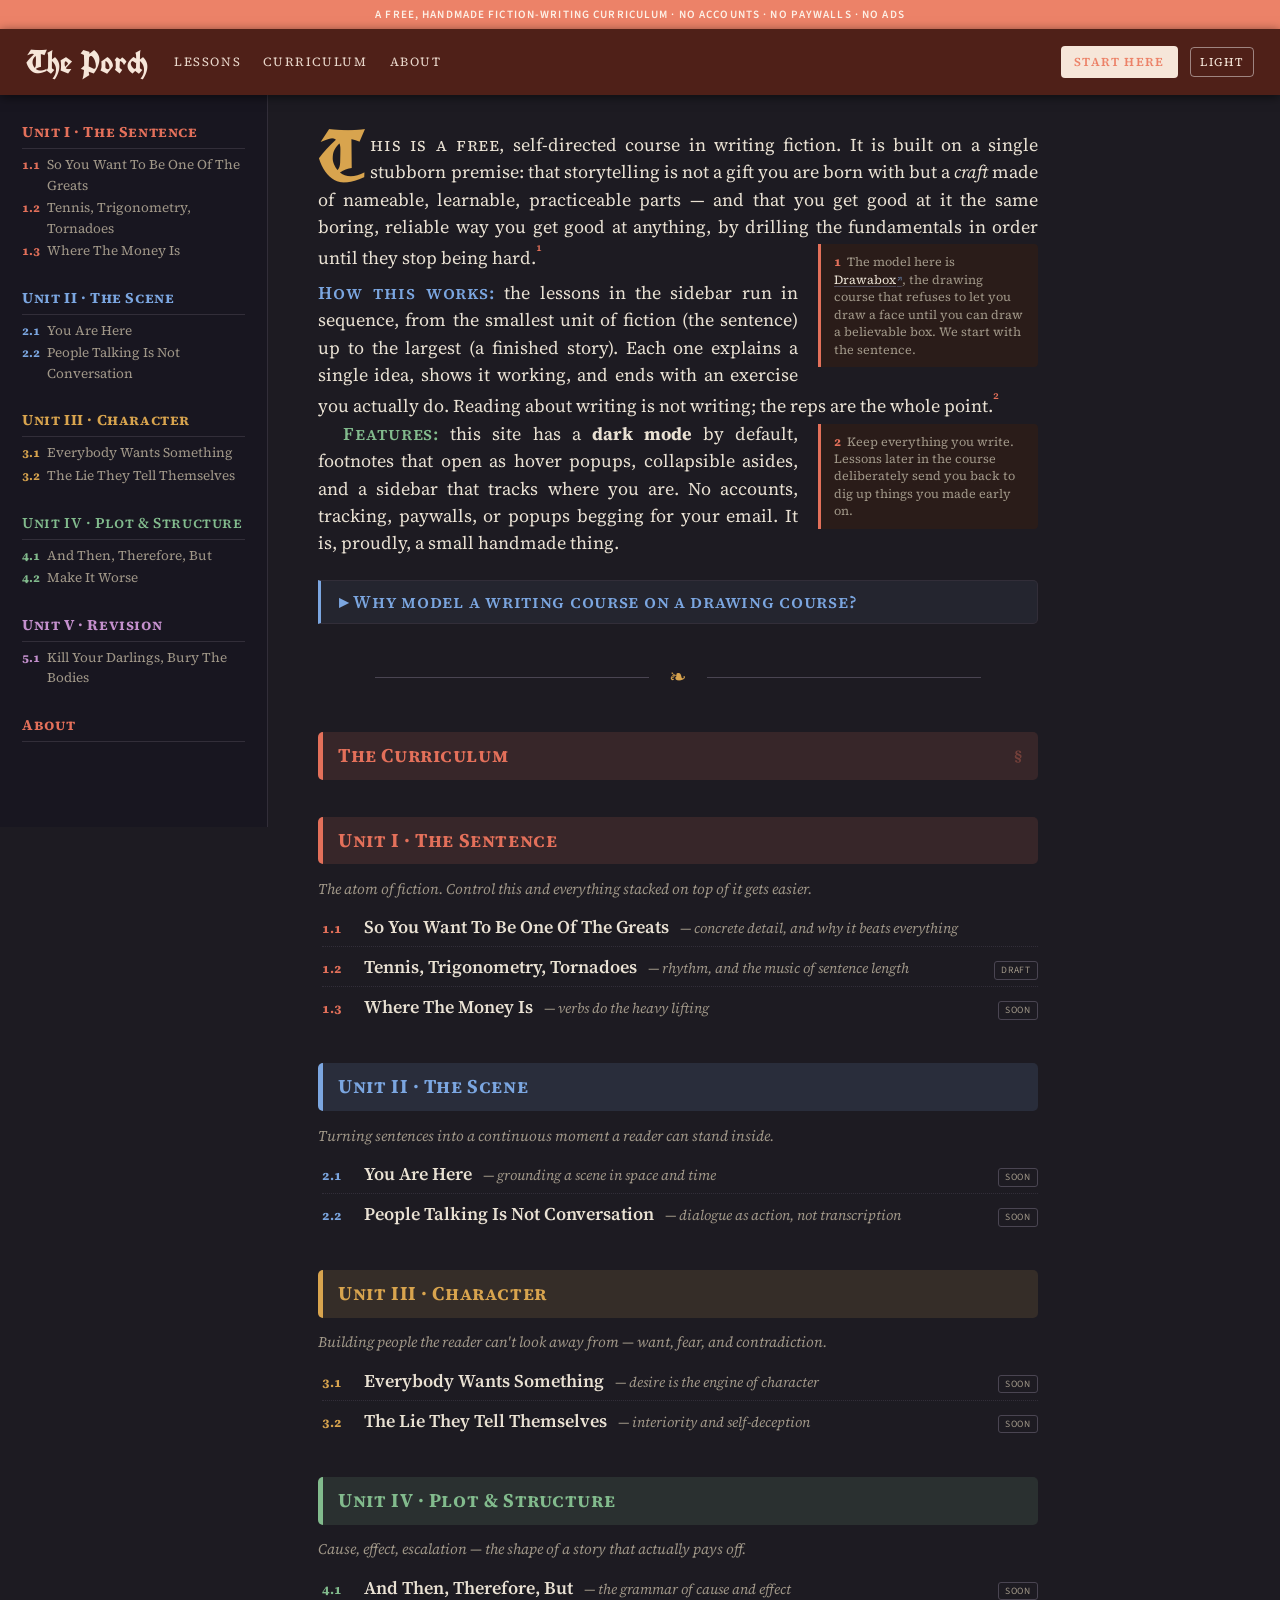
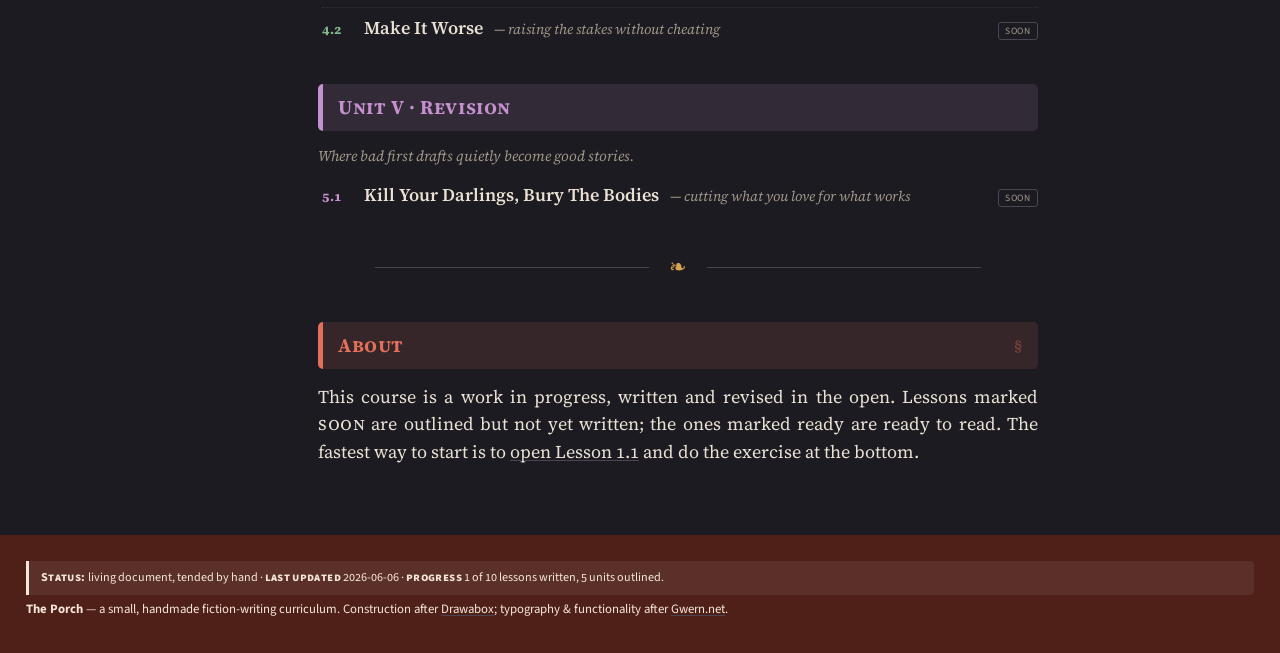
==== commit a07636b5: "Rebuild on Drawabox construction with Gwern aesthetic + functionality Skeleton now mirrors Drawabox " ====
--- a/index.html
+++ b/index.html
@@ -8,37 +8,70 @@
   <link rel="stylesheet" href="style.css">
 </head>
 <body>
-  <div class="page">
 
-    <header class="masthead">
-      <a class="wordmark" href="index.html">The Porch<span class="sub">Fiction, from the ground up</span></a>
-      <nav class="topnav">
-        <a href="index.html">Index</a>
-        <a href="lesson-1-1.html">Start</a>
-        <a href="#curriculum">Lessons</a>
-        <a href="#about">About</a>
-        <button class="theme-toggle" id="themeToggle" type="button" aria-label="Toggle dark mode">Dark</button>
+  <div class="announce">A free, handmade fiction-writing curriculum · no accounts · no paywalls · no ads</div>
+
+  <header class="topbar">
+    <a class="logo" href="index.html">The Porch</a>
+    <nav class="mainnav">
+      <a href="index.html">Lessons</a>
+      <a href="#curriculum">Curriculum</a>
+      <a href="#about">About</a>
+    </nav>
+    <div class="actions">
+      <a class="cta" href="lesson-1-1.html">Start here</a>
+      <button class="theme-toggle" id="themeToggle" type="button" aria-label="Toggle dark mode">Dark</button>
+    </div>
+  </header>
+
+  <div class="layout">
+
+    <!-- LEFT COURSE-NAV SIDEBAR (Drawabox construction) ------------------>
+    <aside class="sidebar">
+      <nav class="sidenav">
+        <div class="nav-group u1">
+          <div class="nav-title"><a href="#unit-1">Unit I · The Sentence</a></div>
+          <ul>
+            <li><span class="lxn">1.1</span><a class="lpop" href="lesson-1-1.html" data-title="1.1 · So You Want To Be One Of The Greats" data-status="Ready to read" data-note="Concrete, specific detail — the foundation every vivid sentence is built on.">So You Want To Be One Of The Greats</a></li>
+            <li><span class="lxn">1.2</span><a class="lpop" href="lesson-1-1.html" data-title="1.2 · Tennis, Trigonometry, Tornadoes" data-status="Draft" data-note="Rhythm, cadence, and the music of varying sentence length.">Tennis, Trigonometry, Tornadoes</a></li>
+            <li><span class="lxn">1.3</span><a class="lpop" href="lesson-1-1.html" data-title="1.3 · Where The Money Is" data-status="Outlined" data-note="Verbs carry the energy of a sentence.">Where The Money Is</a></li>
+          </ul>
+        </div>
+        <div class="nav-group u2">
+          <div class="nav-title"><a href="#unit-2">Unit II · The Scene</a></div>
+          <ul>
+            <li><span class="lxn">2.1</span><a href="lesson-1-1.html">You Are Here</a></li>
+            <li><span class="lxn">2.2</span><a href="lesson-1-1.html">People Talking Is Not Conversation</a></li>
+          </ul>
+        </div>
+        <div class="nav-group u3">
+          <div class="nav-title"><a href="#unit-3">Unit III · Character</a></div>
+          <ul>
+            <li><span class="lxn">3.1</span><a href="lesson-1-1.html">Everybody Wants Something</a></li>
+            <li><span class="lxn">3.2</span><a href="lesson-1-1.html">The Lie They Tell Themselves</a></li>
+          </ul>
+        </div>
+        <div class="nav-group u4">
+          <div class="nav-title"><a href="#unit-4">Unit IV · Plot &amp; Structure</a></div>
+          <ul>
+            <li><span class="lxn">4.1</span><a href="lesson-1-1.html">And Then, Therefore, But</a></li>
+            <li><span class="lxn">4.2</span><a href="lesson-1-1.html">Make It Worse</a></li>
+          </ul>
+        </div>
+        <div class="nav-group u5">
+          <div class="nav-title"><a href="#unit-5">Unit V · Revision</a></div>
+          <ul>
+            <li><span class="lxn">5.1</span><a href="lesson-1-1.html">Kill Your Darlings, Bury The Bodies</a></li>
+          </ul>
+        </div>
+        <div class="nav-group">
+          <div class="nav-title"><a href="#about">About</a></div>
+        </div>
       </nav>
-    </header>
-    <hr class="masthead-rule">
-    <hr class="masthead-rule thin">
+    </aside>
 
-    <div class="shell">
-
-      <!-- LEFT CONTENTS RAIL (sticky) ----------------------------------->
-      <aside class="toc-rail">
-        <div class="rail-title">Contents</div>
-        <ol>
-          <li class="u1"><span class="rn">I</span><a href="#unit-1">The Sentence</a></li>
-          <li class="u2"><span class="rn">II</span><a href="#unit-2">The Scene</a></li>
-          <li class="u3"><span class="rn">III</span><a href="#unit-3">Character</a></li>
-          <li class="u4"><span class="rn">IV</span><a href="#unit-4">Plot &amp; Structure</a></li>
-          <li class="u5"><span class="rn">V</span><a href="#unit-5">Revision</a></li>
-          <li><span class="rn">·</span><a href="#about">About</a></li>
-        </ol>
-      </aside>
-
-      <!-- CENTER COLUMN -------------------------------------------------->
+    <!-- PAPER CONTENT PANEL --------------------------------------------->
+    <main class="content">
       <article>
 
         <p class="lede"><span class="runin">This is a free,</span> self-directed
@@ -52,101 +85,101 @@
           refuses to let you draw a face until you can draw a believable box. We
           start with the sentence.</span></p>
 
-        <p class="flush"><span class="label-inline">How this works:</span> the
-          lessons below run in sequence, from the smallest unit of fiction (the
-          sentence) up to the largest (a finished story). Each one explains a
-          single idea, shows it working, and ends with an exercise you actually
-          do. Reading about writing is not writing; the reps are the whole
-          point.<sup class="sn-num"></sup><span class="sidenote">Keep everything
-          you write. Lessons later in the course deliberately send you back to
-          dig up things you made early on.</span></p>
+        <p class="flush"><span class="label-inline l-blue">How this works:</span>
+          the lessons in the sidebar run in sequence, from the smallest unit of
+          fiction (the sentence) up to the largest (a finished story). Each one
+          explains a single idea, shows it working, and ends with an exercise you
+          actually do. Reading about writing is not writing; the reps are the
+          whole point.<sup class="sn-num"></sup><span class="sidenote">Keep
+          everything you write. Lessons later in the course deliberately send you
+          back to dig up things you made early on.</span></p>
 
-        <p><span class="label-inline">Features:</span> this site has a
-          <strong>dark mode</strong> by default (toggle it top-right), wide
-          margins that hold <em>sidenotes</em> like the one to your right instead
-          of footnotes you have to hunt for, hover-preview popups on the lesson
-          links below, and absolutely no accounts, tracking, paywalls, or popups
-          begging for your email. It is, proudly, a small handmade thing.</p>
+        <p><span class="label-inline l-green">Features:</span> this site has a
+          <strong>dark mode</strong> by default, footnotes that open as hover
+          popups, collapsible asides, and a sidebar that tracks where you are.
+          No accounts, tracking, paywalls, or popups begging for your email. It
+          is, proudly, a small handmade thing.</p>
 
         <details class="aside">
           <summary>Why model a writing course on a drawing course?</summary>
           <p>Because drawing pedagogy solved a problem writing pedagogy mostly
             hasn't: it broke an intimidating creative act into a ladder of
             concrete, gradeable skills you can practice in isolation. Most
-            writing advice skips straight to "find your voice." We're going to
-            build the ladder first.</p>
+            writing advice skips straight to "find your voice." We build the
+            ladder first.</p>
         </details>
 
-        <p class="asterism">⁂</p>
+        <p class="asterism">❧</p>
 
-        <h2 class="section-head" id="curriculum">The Curriculum</h2>
+        <h2 class="barhead section-head" id="curriculum">The Curriculum</h2>
 
         <div class="unit-block u1" id="unit-1">
-          <h3 class="unit-head"><span class="unit-tag">Unit&nbsp;I</span> The Sentence</h3>
+          <h3 class="barhead unit-head"><span>Unit I · The Sentence</span></h3>
           <p class="unit-note">The atom of fiction. Control this and everything stacked on top of it gets easier.</p>
           <ul class="index-list">
-            <li><span class="lx">1.1</span><a class="lpop" href="lesson-1-1.html" data-title="1.1 · So You Want To Be One Of The Greats" data-status="Ready to read" data-note="Concrete, specific detail — why it's the foundation every vivid sentence is built on.">So You Want To Be One Of The Greats</a><span class="ix-note">— concrete detail, and why it beats everything</span></li>
-            <li><span class="lx">1.2</span><a class="lpop" href="lesson-1-1.html" data-title="1.2 · Tennis, Trigonometry, Tornadoes" data-status="Draft" data-note="Rhythm, cadence, and the music of varying your sentence length.">Tennis, Trigonometry, Tornadoes</a><span class="ix-note">— rhythm, and the music of sentence length</span><span class="soon">Draft</span></li>
-            <li><span class="lx">1.3</span><a class="lpop" href="lesson-1-1.html" data-title="1.3 · Where The Money Is" data-status="Outlined" data-note="Verbs carry the energy of a sentence. Make them do the heavy lifting.">Where The Money Is</a><span class="ix-note">— verbs do the heavy lifting</span><span class="soon">Soon</span></li>
+            <li><span class="lx">1.1</span><a class="lpop" href="lesson-1-1.html" data-title="1.1 · So You Want To Be One Of The Greats" data-status="Ready to read" data-note="Concrete, specific detail — the foundation every vivid sentence is built on.">So You Want To Be One Of The Greats</a><span class="ix-note">— concrete detail, and why it beats everything</span></li>
+            <li><span class="lx">1.2</span><a class="lpop" href="lesson-1-1.html" data-title="1.2 · Tennis, Trigonometry, Tornadoes" data-status="Draft" data-note="Rhythm, cadence, and the music of varying sentence length.">Tennis, Trigonometry, Tornadoes</a><span class="ix-note">— rhythm, and the music of sentence length</span><span class="soon">Draft</span></li>
+            <li><span class="lx">1.3</span><a class="lpop" href="lesson-1-1.html" data-title="1.3 · Where The Money Is" data-status="Outlined" data-note="Verbs carry the energy of a sentence.">Where The Money Is</a><span class="ix-note">— verbs do the heavy lifting</span><span class="soon">Soon</span></li>
           </ul>
         </div>
 
         <div class="unit-block u2" id="unit-2">
-          <h3 class="unit-head"><span class="unit-tag">Unit&nbsp;II</span> The Scene</h3>
+          <h3 class="barhead unit-head"><span>Unit II · The Scene</span></h3>
           <p class="unit-note">Turning sentences into a continuous moment a reader can stand inside.</p>
           <ul class="index-list">
-            <li><span class="lx">2.1</span><a class="lpop" href="lesson-1-1.html" data-title="2.1 · You Are Here" data-status="Outlined" data-note="Grounding a scene in a specific place and time so the reader knows where they're standing.">You Are Here</a><span class="ix-note">— grounding a scene in space and time</span><span class="soon">Soon</span></li>
-            <li><span class="lx">2.2</span><a class="lpop" href="lesson-1-1.html" data-title="2.2 · People Talking Is Not Conversation" data-status="Outlined" data-note="Dialogue as action and pressure — not a transcript of two people being polite.">People Talking Is Not Conversation</a><span class="ix-note">— dialogue as action, not transcription</span><span class="soon">Soon</span></li>
+            <li><span class="lx">2.1</span><a href="lesson-1-1.html">You Are Here</a><span class="ix-note">— grounding a scene in space and time</span><span class="soon">Soon</span></li>
+            <li><span class="lx">2.2</span><a href="lesson-1-1.html">People Talking Is Not Conversation</a><span class="ix-note">— dialogue as action, not transcription</span><span class="soon">Soon</span></li>
           </ul>
         </div>
 
         <div class="unit-block u3" id="unit-3">
-          <h3 class="unit-head"><span class="unit-tag">Unit&nbsp;III</span> Character</h3>
+          <h3 class="barhead unit-head"><span>Unit III · Character</span></h3>
           <p class="unit-note">Building people the reader can't look away from — want, fear, and contradiction.</p>
           <ul class="index-list">
-            <li><span class="lx">3.1</span><a class="lpop" href="lesson-1-1.html" data-title="3.1 · Everybody Wants Something" data-status="Outlined" data-note="Desire is the engine of character. Without a want, there is no story to tell.">Everybody Wants Something</a><span class="ix-note">— desire is the engine of character</span><span class="soon">Soon</span></li>
-            <li><span class="lx">3.2</span><a class="lpop" href="lesson-1-1.html" data-title="3.2 · The Lie They Tell Themselves" data-status="Outlined" data-note="Interiority and self-deception: the gap between what a character believes and what's true.">The Lie They Tell Themselves</a><span class="ix-note">— interiority and self-deception</span><span class="soon">Soon</span></li>
+            <li><span class="lx">3.1</span><a href="lesson-1-1.html">Everybody Wants Something</a><span class="ix-note">— desire is the engine of character</span><span class="soon">Soon</span></li>
+            <li><span class="lx">3.2</span><a href="lesson-1-1.html">The Lie They Tell Themselves</a><span class="ix-note">— interiority and self-deception</span><span class="soon">Soon</span></li>
           </ul>
         </div>
 
         <div class="unit-block u4" id="unit-4">
-          <h3 class="unit-head"><span class="unit-tag">Unit&nbsp;IV</span> Plot &amp; Structure</h3>
+          <h3 class="barhead unit-head"><span>Unit IV · Plot &amp; Structure</span></h3>
           <p class="unit-note">Cause, effect, escalation — the shape of a story that actually pays off.</p>
           <ul class="index-list">
-            <li><span class="lx">4.1</span><a class="lpop" href="lesson-1-1.html" data-title="4.1 · And Then, Therefore, But" data-status="Outlined" data-note="The grammar of cause and effect that turns a list of events into a plot.">And Then, Therefore, But</a><span class="ix-note">— the grammar of cause and effect</span><span class="soon">Soon</span></li>
-            <li><span class="lx">4.2</span><a class="lpop" href="lesson-1-1.html" data-title="4.2 · Make It Worse" data-status="Outlined" data-note="Raising the stakes honestly, without cheating the reader or the character.">Make It Worse</a><span class="ix-note">— raising the stakes without cheating</span><span class="soon">Soon</span></li>
+            <li><span class="lx">4.1</span><a href="lesson-1-1.html">And Then, Therefore, But</a><span class="ix-note">— the grammar of cause and effect</span><span class="soon">Soon</span></li>
+            <li><span class="lx">4.2</span><a href="lesson-1-1.html">Make It Worse</a><span class="ix-note">— raising the stakes without cheating</span><span class="soon">Soon</span></li>
           </ul>
         </div>
 
         <div class="unit-block u5" id="unit-5">
-          <h3 class="unit-head"><span class="unit-tag">Unit&nbsp;V</span> Revision</h3>
+          <h3 class="barhead unit-head"><span>Unit V · Revision</span></h3>
           <p class="unit-note">Where bad first drafts quietly become good stories.</p>
           <ul class="index-list">
-            <li><span class="lx">5.1</span><a class="lpop" href="lesson-1-1.html" data-title="5.1 · Kill Your Darlings, Bury The Bodies" data-status="Outlined" data-note="Cutting the lines you love when they aren't serving the story.">Kill Your Darlings, Bury The Bodies</a><span class="ix-note">— cutting what you love for what works</span><span class="soon">Soon</span></li>
+            <li><span class="lx">5.1</span><a href="lesson-1-1.html">Kill Your Darlings, Bury The Bodies</a><span class="ix-note">— cutting what you love for what works</span><span class="soon">Soon</span></li>
           </ul>
         </div>
 
-        <p class="asterism">⁂</p>
+        <p class="asterism">❧</p>
 
-        <h2 class="section-head" id="about">About</h2>
+        <h2 class="barhead section-head" id="about">About</h2>
         <p class="flush">This course is a work in progress, written and revised in
           the open. Lessons marked <span class="smallcaps">soon</span> are
-          outlined but not yet written; the ones without a tag are ready to read.
-          The fastest way to start is simply to <a href="lesson-1-1.html">open
-          Lesson 1.1</a> and do the exercise at the bottom.</p>
+          outlined but not yet written; the ones marked ready are ready to read.
+          The fastest way to start is to <a href="lesson-1-1.html">open Lesson
+          1.1</a> and do the exercise at the bottom.</p>
 
       </article>
+    </main>
+  </div>
+
+  <footer class="footbar">
+    <div class="inner">
+      <p class="epistemic"><b>Status:</b> living document, tended by hand ·
+        <b>last updated</b> 2026&#8209;06&#8209;06 · <b>progress</b> 1 of 10 lessons written, 5 units outlined.</p>
+      <p><strong>The Porch</strong> — a small, handmade fiction-writing curriculum.
+        Construction after <a href="https://drawabox.com">Drawabox</a>; typography &amp; functionality after <a href="https://gwern.net">Gwern.net</a>.</p>
     </div>
+  </footer>
 
-    <footer class="site-footer">
-      <p class="epistemic"><b>Status:</b> living document, tended by hand &middot;
-        <b>last updated</b> 2026&#8209;06&#8209;06 &middot; <b>progress</b> 1 of 10 lessons written, 5 units outlined.</p>
-      <p><strong>The Porch</strong> — a small, handmade fiction-writing
-        curriculum. Built in the spirit of <a href="https://drawabox.com">Drawabox</a>,
-        in the typographic tradition of <a href="https://gwern.net">Gwern.net</a>.</p>
-    </footer>
-
-  </div>
   <script src="script.js"></script>
 </body>
 </html>
--- a/style.css
+++ b/style.css
@@ -1,253 +1,223 @@
 /* =========================================================================
    The Porch — a fiction writing curriculum
    -------------------------------------------------------------------------
-   "Colorful but Gwern": Gwern.net's structure & typography (asymmetric
-   layout, sticky contents rail, margin notes, dense justified indented
-   prose, dropcap, small-caps rubrics, metadata block, hover popups) in an
-   ILLUMINATED-MANUSCRIPT palette — a curated set of jewel-tone inks used
-   semantically (each unit gets its own colour), rubric-red headings, and a
-   gold dropcap. Colourful, but organised and bookish, not loud.
-
-   All tokens live in :root.  Dark is the default; light is a full theme.
+   CONSTRUCTION (skeleton)  = Drawabox, 1:1:
+     announcement strip · bold coloured top header bar (logotype + nav +
+     actions) · two-column body (tinted left course-nav sidebar + paper
+     content panel) · in-content section-header BARS with a link icon ·
+     rounded callout boxes · footer bar.
+   AESTHETIC = Gwern: blackletter logotype & dropcap, Source Serif justified
+     body, small-caps rubrics, an illuminated jewel-tone palette.
+   FUNCTIONALITY = Gwern: dark mode, hover popups, collapsible asides,
+     sidenotes, scrollspy sidebar, § self-links, metadata/epistemic block.
    ========================================================================= */
 
 @import url('https://fonts.googleapis.com/css2?family=Source+Serif+4:ital,opsz,wght@0,8..60,400;0,8..60,600;0,8..60,700;1,8..60,400;1,8..60,600&family=Source+Sans+3:wght@400;600;700&family=Source+Code+Pro:wght@400;600&family=UnifrakturCook:wght@700&display=swap');
 
 /* =========================================================================
-   1. DESIGN TOKENS
+   1. TOKENS
    ========================================================================= */
 :root {
-  --font-serif: "Source Serif 4", "Source Serif Pro", Georgia, "Times New Roman", serif;
-  --font-sans:  "Source Sans 3", "Source Sans Pro", system-ui, sans-serif;
-  --font-mono:  "Source Code Pro", "SF Mono", Menlo, monospace;
-  --font-drop:  "UnifrakturCook", "Source Serif 4", serif;
-
-  --text-size: 18px;        /* smaller & denser than before */
-  --line-height: 1.5;
-  --measure: 660px;
-  --rail: 188px;
-  --gutter: 220px;
-
-  /* LIGHT theme (warm ivory paper, manuscript inks) */
-  --bg:          #f6efe0;
-  --bg-raised:   #fffaf0;
+  --font-serif: "Source Serif 4", "Source Serif Pro", Georgia, serif;
+  --font-sans:  "Source Sans 3", system-ui, sans-serif;
+  --font-mono:  "Source Code Pro", Menlo, monospace;
+  --font-goth:  "UnifrakturCook", "Source Serif 4", serif;   /* blackletter */
+
+  --text-size: 18px;
+  --line-height: 1.52;
+  --measure: 720px;
+
+  /* LIGHT */
+  --bg:          #ece2cc;   /* the surround behind the page */
+  --paper:       #fffaf0;   /* content panel */
+  --sidebar-bg:  #efe5d0;   /* tinted course-nav */
   --text:        #211d17;
   --text-soft:   #6f6657;
   --rule:        #e0d6c2;
   --rule-strong: #cdbfa4;
-  --accent:      #b5402f;   /* rubric red — the primary ink */
+  --accent:      #b5402f;
   --accent-dark: #8f2f22;
   --accent-tint: #f4e3d4;
-
-  /* the jewel-tone unit inks */
-  --c-red:   #b5402f;
-  --c-blue:  #2f5c9e;
-  --c-gold:  #a9762a;
-  --c-green: #3f7a51;
-  --c-plum:  #7d4a86;
-
-  --link:        #211d17;
-  --link-hover:  #b5402f;
-  --shadow: rgba(60,40,20,.18);
-}
-
-/* DARK theme (default) — jewel tones glow on ink-black, like stained glass */
+  --topbar-bg:   #b5402f;
+  --topbar-fg:   #fdf1e7;
+  --onaccent:    #fffaf0;
+
+  --c-red:#b5402f; --c-blue:#2f5c9e; --c-gold:#a9762a; --c-green:#3f7a51; --c-plum:#7d4a86;
+
+  --link: #211d17; --link-hover: #b5402f;
+  --shadow: rgba(60,40,20,.16);
+}
+
 :root[data-theme="dark"] {
-  --bg:          #17161b;
-  --bg-raised:   #201e26;
+  --bg:          #100f13;
+  --paper:       #1d1b22;
+  --sidebar-bg:  #181620;
   --text:        #e9e1d3;
   --text-soft:   #a09788;
   --rule:        #322e39;
   --rule-strong: #4a4552;
   --accent:      #e3705a;
   --accent-dark: #ec8268;
-  --accent-tint: #261a18;
-
-  --c-red:   #e3705a;
-  --c-blue:  #7ba6e0;
-  --c-gold:  #d8a44e;
-  --c-green: #82bb8d;
-  --c-plum:  #c490cd;
-
-  --link:        #e9e1d3;
-  --link-hover:  #e3705a;
+  --accent-tint: #2a1c19;
+  --topbar-bg:   #4f2018;
+  --topbar-fg:   #f6e6d9;
+  --onaccent:    #f6e6d9;
+
+  --c-red:#e3705a; --c-blue:#7ba6e0; --c-gold:#d8a44e; --c-green:#82bb8d; --c-plum:#c490cd;
+
+  --link: #e9e1d3; --link-hover: #e3705a;
   --shadow: rgba(0,0,0,.55);
 }
 
-/* per-unit colour helper: set --u, then everything inherits the unit ink */
-.u1 { --u: var(--c-red); }
-.u2 { --u: var(--c-blue); }
-.u3 { --u: var(--c-gold); }
-.u4 { --u: var(--c-green); }
-.u5 { --u: var(--c-plum); }
+.u1{--u:var(--c-red);} .u2{--u:var(--c-blue);} .u3{--u:var(--c-gold);} .u4{--u:var(--c-green);} .u5{--u:var(--c-plum);}
 
 /* =========================================================================
    2. BASE
    ========================================================================= */
 * { box-sizing: border-box; }
 html { scroll-behavior: smooth; }
-
 body {
   margin: 0; background: var(--bg); color: var(--text);
   font-family: var(--font-serif); font-size: var(--text-size); line-height: var(--line-height);
-  font-feature-settings: "kern", "liga", "onum";
+  font-feature-settings: "kern","liga","onum";
   -webkit-font-smoothing: antialiased; text-rendering: optimizeLegibility;
-  transition: background-color .2s ease, color .2s ease;
 }
 ::selection { background: var(--accent); color: #fff; }
-
-a {
-  color: var(--link); text-decoration: underline; text-decoration-thickness: 1px;
-  text-underline-offset: 2px; text-decoration-color: var(--rule-strong);
-  transition: color .12s ease, text-decoration-color .12s ease;
-}
+a { color: var(--link); text-decoration: underline; text-decoration-thickness: 1px; text-underline-offset: 2px; text-decoration-color: var(--rule-strong); transition: color .12s, text-decoration-color .12s; }
 a:hover { color: var(--link-hover); text-decoration-color: var(--link-hover); }
-
-article a[href^="http"]::after,
-.toc-rail a[href^="http"]::after {
-  content: "\2197"; font-size: .62em; vertical-align: .35em; margin-left: .1em; color: var(--c-blue);
-}
-
-/* =========================================================================
-   3. MASTHEAD
-   ========================================================================= */
-.page { max-width: 1240px; margin: 0 auto; padding: 0 24px; }
-
-.masthead { display: flex; align-items: center; gap: 22px; padding: 24px 0 14px; }
-.masthead .wordmark {
-  font-family: var(--font-serif); font-weight: 700; font-size: 1.45rem; letter-spacing: .005em;
-  text-decoration: none; color: var(--text); margin-right: auto; line-height: 1.04;
-}
-.masthead .wordmark .sub {
-  display: block; font-family: var(--font-sans); font-weight: 600; font-size: .58rem;
-  text-transform: uppercase; letter-spacing: .24em; color: var(--accent); margin-top: 4px;
-}
-.topnav { display: flex; flex-wrap: wrap; }
-.topnav a, .topnav button.theme-toggle {
-  font-family: var(--font-serif); text-transform: uppercase; letter-spacing: .12em; font-size: .68rem;
-  text-decoration: none; color: var(--text); border: 1px solid var(--rule-strong);
-  margin-left: -1px; padding: .5em .85em; white-space: nowrap; background: transparent; cursor: pointer;
-}
-.topnav a:hover, .topnav button.theme-toggle:hover {
-  color: var(--bg); background: var(--accent); border-color: var(--accent); position: relative; z-index: 1;
-}
-.masthead-rule { border: 0; border-top: 2px solid var(--accent); margin: 0 0 4px; }
-.masthead-rule.thin { border-top: 1px solid var(--rule); }
-
-/* =========================================================================
-   4. ASYMMETRIC SHELL
-   ========================================================================= */
-.shell {
-  display: grid; grid-template-columns: var(--rail) minmax(0, var(--measure)) var(--gutter);
-  justify-content: center; gap: 44px; align-items: start;
-}
-
-.toc-rail { grid-column: 1; position: sticky; top: 20px; font-size: .78rem; line-height: 1.45; padding-top: 28px; }
-.toc-rail .rail-title {
-  font-variant: small-caps; letter-spacing: .07em; font-weight: 700; color: var(--text-soft);
-  border-bottom: 1px solid var(--rule); padding-bottom: .3em; margin-bottom: .55em;
-}
-.toc-rail ol { list-style: none; margin: 0; padding: 0; }
-.toc-rail li { margin: .3em 0; display: flex; gap: .5em; align-items: baseline; }
-.toc-rail .rn { color: var(--u, var(--accent)); font-variant-numeric: tabular-nums; font-weight: 700; min-width: 1.4em; }
-.toc-rail a { text-decoration: none; color: var(--text-soft); }
-.toc-rail a:hover { color: var(--u, var(--accent)); }
-.toc-rail a.cur { color: var(--u, var(--accent)); font-weight: 600; }
-.toc-rail a.cur::before { content: "\203A\00A0"; color: var(--u, var(--accent)); }
-
-/* =========================================================================
-   5. ARTICLE
-   ========================================================================= */
-article { grid-column: 2; padding: 6px 0 60px; counter-reset: sidenote sec; }
-
-article p { text-align: justify; hyphens: auto; margin: 0; text-indent: 1.4em; }
-article > p:first-of-type,
-article h1 + p, article h2 + p, article h3 + p,
-p.lede, p.flush, .callout p, .label-lead { text-indent: 0; }
+.content a[href^="http"]::after { content: "\2197"; font-size: .62em; vertical-align: .35em; margin-left: .1em; color: var(--c-blue); }
+
+/* =========================================================================
+   3. ANNOUNCEMENT STRIP (Drawabox sponsor-banner slot)
+   ========================================================================= */
+.announce {
+  background: var(--accent-dark); color: #fdf1e7; text-align: center;
+  font-family: var(--font-sans); font-size: .7rem; font-weight: 600;
+  letter-spacing: .1em; text-transform: uppercase; padding: 6px 14px;
+}
+
+/* =========================================================================
+   4. TOP HEADER BAR (logotype + nav + actions)
+   ========================================================================= */
+.topbar {
+  position: sticky; top: 0; z-index: 40;
+  background: var(--topbar-bg); color: var(--topbar-fg);
+  display: flex; align-items: center; gap: 26px; height: 66px; padding: 0 26px;
+  box-shadow: 0 2px 10px var(--shadow);
+}
+.topbar .logo { font-family: var(--font-goth); font-size: 2rem; line-height: 1; color: var(--topbar-fg); text-decoration: none; white-space: nowrap; }
+.topbar .mainnav { display: flex; gap: 22px; }
+.topbar .mainnav a { color: var(--topbar-fg); font-family: var(--font-serif); text-transform: uppercase; letter-spacing: .13em; font-size: .78rem; text-decoration: none; opacity: .92; }
+.topbar .mainnav a:hover { opacity: 1; text-decoration: underline; text-underline-offset: 4px; }
+.topbar .actions { margin-left: auto; display: flex; gap: 12px; align-items: center; }
+.topbar .cta {
+  font-family: var(--font-serif); text-transform: uppercase; letter-spacing: .1em; font-size: .76rem; font-weight: 600;
+  background: var(--onaccent); color: var(--accent-dark); text-decoration: none; padding: .55em 1.1em; border-radius: 4px;
+}
+.topbar .cta:hover { color: var(--accent); }
+.topbar .theme-toggle {
+  font-family: var(--font-serif); text-transform: uppercase; letter-spacing: .1em; font-size: .72rem;
+  background: transparent; color: var(--topbar-fg); border: 1px solid rgba(255,255,255,.45);
+  padding: .5em .85em; border-radius: 4px; cursor: pointer;
+}
+.topbar .theme-toggle:hover { background: rgba(255,255,255,.12); }
+
+/* =========================================================================
+   5. TWO-COLUMN LAYOUT  (tinted sidebar + paper content)
+   ========================================================================= */
+.layout { max-width: 1300px; margin: 0 auto; display: flex; align-items: flex-start; background: var(--paper); box-shadow: 0 0 40px var(--shadow); }
+.sidebar { flex: 0 0 268px; width: 268px; background: var(--sidebar-bg); border-right: 1px solid var(--rule); padding: 26px 22px 60px; position: sticky; top: 66px; align-self: flex-start; }
+.content { flex: 1 1 auto; min-width: 0; padding: 36px 50px 70px; }
+
+/* sidebar course-nav (Drawabox grouped list, Gwern type) */
+.sidenav .nav-group { margin-bottom: 1.4em; }
+.nav-title { font-variant: small-caps; letter-spacing: .04em; font-weight: 700; font-size: .94rem; color: var(--u, var(--accent)); border-bottom: 1px solid var(--rule); padding-bottom: .28em; margin-bottom: .4em; }
+.nav-title a { color: inherit; text-decoration: none; }
+.nav-title a:hover { text-decoration: underline; }
+.sidenav ul { list-style: none; margin: 0; padding: 0; }
+.sidenav li { margin: .12em 0; display: flex; align-items: baseline; gap: .4em; }
+.sidenav li a { display: block; text-decoration: none; color: var(--text-soft); font-size: .84rem; }
+.sidenav li a:hover { color: var(--u, var(--accent)); }
+.sidenav .lxn { color: var(--u, var(--accent)); font-weight: 700; font-variant-numeric: tabular-nums; font-size: .76rem; }
+.sidenav a.cur { color: var(--u, var(--accent)); font-weight: 600; }
+.nav-title a.cur { color: var(--u, var(--accent)); }
+
+/* =========================================================================
+   6. ARTICLE TYPOGRAPHY (Gwern serif/gothic)
+   ========================================================================= */
+article { max-width: var(--measure); counter-reset: sidenote sec; }
+article p { text-align: justify; margin: 0; text-indent: 1.4em; hyphens: auto; -webkit-hyphens: auto; hyphenate-limit-chars: 7 4 3; }
+article > p:first-of-type, article h1 + p, .barhead + p, p.lede, p.flush, .callout p, .label-lead { text-indent: 0; }
 p.lede { margin-bottom: .4em; }
 
-h1, h2, h3, h4 { font-family: var(--font-serif); line-height: 1.15; }
-h1 { font-size: 2.3rem; font-weight: 700; margin: .1em 0 .1em; letter-spacing: -0.015em; }
-h1 .subtitle { display: block; font-size: .98rem; font-weight: 400; font-style: italic; color: var(--text-soft); letter-spacing: 0; margin-top: .3em; }
-
-/* lesson section headings: rubric-red small caps, auto-numbered */
-article.lesson h2 {
-  counter-increment: sec; font-variant: small-caps; letter-spacing: .02em;
-  font-weight: 600; font-size: 1.3rem; color: var(--accent); margin: 1.7em 0 .35em;
-}
-article.lesson h2::before { content: counter(sec) "\2002"; color: var(--c-gold); font-weight: 700; }
-
-.section-head {
-  font-variant: small-caps; letter-spacing: .03em; font-size: 1.4rem; font-weight: 700; color: var(--accent);
-  margin: 2em 0 .2em; padding-bottom: .15em; border-bottom: 1px solid var(--accent);
-}
-h2:not(.section-head):not(article.lesson h2) { font-size: 1.35rem; font-weight: 700; margin: 1.8em 0 .35em; }
-h3 { font-size: 1.12rem; font-weight: 700; margin: 1.4em 0 .3em; }
-
-/* § self-link anchors on headings (added by script.js) */
-.anchor { margin-left: .35em; font-size: .68em; color: var(--c-gold); text-decoration: none; opacity: 0; transition: opacity .12s; }
-h2:hover .anchor, h3:hover .anchor { opacity: .8; }
+h1 { font-family: var(--font-serif); font-size: 2.3rem; font-weight: 700; line-height: 1.12; margin: .1em 0 .15em; letter-spacing: -0.015em; }
+h1 .subtitle { display: block; font-size: .98rem; font-weight: 400; font-style: italic; color: var(--text-soft); margin-top: .3em; }
+
+/* SECTION-HEADER BARS (the Drawabox construction element, Gwern type) */
+.barhead, .section-head, article.lesson h2 {
+  display: flex; align-items: center; gap: .5em;
+  font-family: var(--font-serif); font-variant: small-caps; letter-spacing: .03em; font-weight: 700; font-size: 1.22rem;
+  color: var(--bar, var(--accent));
+  background: color-mix(in srgb, var(--bar, var(--accent)) 13%, var(--paper));
+  border-left: 5px solid var(--bar, var(--accent));
+  border-radius: 5px; padding: 9px 15px; margin: 1.9em 0 .7em;
+}
+.section-head { --bar: var(--accent); }
+article.lesson h2 { --bar: var(--accent); counter-increment: sec; }
+article.lesson h2::before { content: counter(sec); color: var(--c-gold); font-weight: 700; margin-right: .15em; }
+h3 { font-size: 1.1rem; font-weight: 700; margin: 1.3em 0 .3em; color: var(--text); }
+
+/* § self-link, floated to the right of a bar (added by JS) */
+.anchor { margin-left: auto; font-size: .8em; color: var(--bar, var(--accent)); text-decoration: none; opacity: .35; }
+.barhead:hover .anchor, .section-head:hover .anchor, article.lesson h2:hover .anchor { opacity: .9; }
 
 .label-inline { font-variant: small-caps; letter-spacing: .05em; font-weight: 600; color: var(--accent); }
-.label-lead { margin: 1em 0 0; }
+.label-inline.l-blue { color: var(--c-blue); } .label-inline.l-green { color: var(--c-green); } .label-inline.l-plum { color: var(--c-plum); }
 .smallcaps { font-variant: small-caps; letter-spacing: .03em; }
 
-/* illuminated gold dropcap + small-caps run-in */
-p.lede::first-letter {
-  font-family: var(--font-drop); font-weight: 700; float: left; font-size: 4em; line-height: .66;
-  padding: .04em .09em 0 0; margin-right: .02em; color: var(--c-gold);
-}
+/* gothic gold dropcap + small-caps run-in */
+p.lede::first-letter { font-family: var(--font-goth); font-weight: 700; float: left; font-size: 4em; line-height: .66; padding: .04em .09em 0 0; margin-right: .02em; color: var(--c-gold); }
 .runin { font-variant: small-caps; letter-spacing: .03em; }
 
 blockquote { margin: 1.2em 0; padding: .1em 0 .1em 1.1em; border-left: 3px solid var(--c-gold); color: var(--text-soft); font-style: italic; text-indent: 0; }
 blockquote p { text-indent: 0; text-align: left; }
-
 code, pre { font-family: var(--font-mono); font-size: .85em; }
-pre { background: var(--bg-raised); border: 1px solid var(--rule); padding: 14px 16px; overflow-x: auto; text-indent: 0; }
+pre { background: var(--sidebar-bg); border: 1px solid var(--rule); border-radius: 5px; padding: 14px 16px; overflow-x: auto; text-indent: 0; }
 hr { border: 0; border-top: 1px solid var(--rule); margin: 1.8em 0; }
 
-.asterism { text-align: center; color: var(--c-gold); font-size: 1.05rem; letter-spacing: .5em; margin: 1.8em 0; text-indent: 0; }
-
-/* =========================================================================
-   6. DOCUMENT METADATA + EPISTEMIC STATUS (the Gwern authorial signature)
-   ========================================================================= */
-.docmeta { font-family: var(--font-sans); font-size: .76rem; color: var(--text-soft); text-indent: 0; margin: .2em 0 1.2em; }
-.docmeta .row { display: flex; flex-wrap: wrap; gap: .2em .9em; align-items: baseline; }
+.asterism { display: flex; align-items: center; gap: 20px; justify-content: center; color: var(--c-gold); font-size: 1.3rem; line-height: 1; margin: 2.1em 0; text-indent: 0; }
+.asterism::before, .asterism::after { content: ""; flex: 1 1 0; max-width: 38%; border-top: 1px solid var(--rule-strong); }
+
+/* =========================================================================
+   7. DOC METADATA + EPISTEMIC + TAGS (Gwern authorial presence)
+   ========================================================================= */
+.docmeta { font-family: var(--font-sans); font-size: .76rem; color: var(--text-soft); text-indent: 0; margin: .2em 0 1.1em; }
+.docmeta .row { display: flex; flex-wrap: wrap; gap: .2em .8em; align-items: baseline; }
 .docmeta .row b { color: var(--text); font-weight: 600; }
 .docmeta .sep { color: var(--rule-strong); }
-
 .tags { display: flex; flex-wrap: wrap; gap: 6px; margin-top: .55em; }
-.tag {
-  font-family: var(--font-sans); font-size: .64rem; text-transform: uppercase; letter-spacing: .06em;
-  padding: 2px 8px; border: 1px solid var(--tc, var(--rule-strong)); color: var(--tc, var(--text-soft));
-  border-radius: 2px; text-decoration: none;
-}
-.tag:hover { background: var(--tc, var(--accent)); color: var(--bg); }
-.tag.t-red { --tc: var(--c-red); } .tag.t-blue { --tc: var(--c-blue); }
-.tag.t-gold { --tc: var(--c-gold); } .tag.t-green { --tc: var(--c-green); } .tag.t-plum { --tc: var(--c-plum); }
-
-.epistemic {
-  font-family: var(--font-sans); font-size: .76rem; line-height: 1.45; color: var(--text-soft);
-  border-left: 3px solid var(--c-gold); background: var(--accent-tint);
-  padding: 8px 12px; margin: .9em 0 1.3em; text-indent: 0;
-}
+.tag { font-family: var(--font-sans); font-size: .64rem; text-transform: uppercase; letter-spacing: .06em; padding: 2px 8px; border: 1px solid var(--tc, var(--rule-strong)); color: var(--tc, var(--text-soft)); border-radius: 3px; text-decoration: none; }
+.tag:hover { background: var(--tc, var(--accent)); color: var(--onaccent); }
+.tag.t-red{--tc:var(--c-red);} .tag.t-blue{--tc:var(--c-blue);} .tag.t-gold{--tc:var(--c-gold);} .tag.t-green{--tc:var(--c-green);} .tag.t-plum{--tc:var(--c-plum);}
+.epistemic { font-family: var(--font-sans); font-size: .76rem; line-height: 1.45; color: var(--text-soft); border-left: 3px solid var(--c-gold); background: var(--accent-tint); border-radius: 0 4px 4px 0; padding: 8px 12px; margin: .9em 0 1.3em; text-indent: 0; }
 .epistemic b { color: var(--accent); font-variant: small-caps; letter-spacing: .03em; }
 
 /* =========================================================================
-   7. SIDENOTES
+   8. SIDENOTES (float to the right edge of the content panel)
    ========================================================================= */
 .sn-num { color: var(--accent); font-weight: 600; }
 .sn-num::before { counter-increment: sidenote; content: counter(sidenote); font-size: .7em; vertical-align: super; }
 .sidenote {
-  float: right; clear: right; width: 200px; margin: .25em calc(-1 * (var(--gutter) + 20px)) .7em 0;
-  font-size: .76rem; line-height: 1.4; text-align: left; text-indent: 0; color: var(--text-soft); hyphens: none;
-}
-.sidenote::before { content: counter(sidenote) "\2002"; color: var(--accent); font-weight: 600; }
-
-/* =========================================================================
-   8. COLLAPSIBLE ASIDE
-   ========================================================================= */
-details.aside { margin: 1.3em 0; border-left: 3px solid var(--c-blue); padding: .15em 0 .15em 1em; text-indent: 0; }
+  float: right; clear: right; width: 220px; margin: .3em 0 1em 1.6em;
+  background: var(--accent-tint); border-left: 3px solid var(--accent); border-radius: 0 4px 4px 0;
+  padding: 9px 13px; font-size: .78rem; line-height: 1.4; text-align: left; text-indent: 0; color: var(--text-soft); hyphens: none;
+}
+.sidenote::before { content: counter(sidenote)"\2002"; color: var(--accent); font-weight: 700; }
+
+/* =========================================================================
+   9. COLLAPSIBLE ASIDE
+   ========================================================================= */
+details.aside { margin: 1.3em 0; border: 1px solid var(--rule); border-left: 3px solid var(--c-blue); border-radius: 0 5px 5px 0; padding: .4em 1em; text-indent: 0; background: color-mix(in srgb, var(--c-blue) 7%, var(--paper)); }
 details.aside summary { cursor: pointer; list-style: none; font-variant: small-caps; letter-spacing: .04em; color: var(--c-blue); font-weight: 600; }
 details.aside summary::-webkit-details-marker { display: none; }
 details.aside summary::before { content: "\25B8\00A0"; }
@@ -255,45 +225,35 @@
 details.aside p { text-indent: 0; margin-top: .4em; }
 
 /* =========================================================================
-   9. HOVER LINK-POPUPS
+   10. HOVER POPUPS
    ========================================================================= */
 .lpop { text-decoration-style: dotted; }
-.popup {
-  position: absolute; z-index: 60; display: none; max-width: 300px; background: var(--bg-raised);
-  border: 1px solid var(--rule-strong); border-left: 3px solid var(--accent); padding: 10px 13px;
-  font-size: .8rem; line-height: 1.42; color: var(--text); box-shadow: 0 8px 28px var(--shadow);
-  opacity: 0; transform: translateY(4px); transition: opacity .12s ease, transform .12s ease; pointer-events: none;
-}
+.popup { position: absolute; z-index: 60; display: none; max-width: 300px; background: var(--paper); border: 1px solid var(--rule-strong); border-left: 3px solid var(--accent); border-radius: 4px; padding: 10px 13px; font-size: .8rem; line-height: 1.42; color: var(--text); box-shadow: 0 8px 28px var(--shadow); opacity: 0; transform: translateY(4px); transition: opacity .12s, transform .12s; pointer-events: none; }
 .popup.show { opacity: 1; transform: none; pointer-events: auto; }
 .popup .pt { font-weight: 700; display: block; }
 .popup .ps { font-variant: small-caps; letter-spacing: .04em; color: var(--accent); font-size: .76rem; }
 .popup .pn { color: var(--text-soft); margin-top: 4px; display: block; }
 
 /* =========================================================================
-   10. CURRICULUM INDEX (per-unit colour)
-   ========================================================================= */
-.unit-block { margin: 1.4em 0 1.7em; border-left: 3px solid var(--u, var(--accent)); padding-left: 15px; }
-.unit-head { font-size: 1.14rem; font-weight: 700; margin: 0 0 .1em; display: flex; align-items: baseline; gap: .55em; }
-.unit-tag { font-variant: small-caps; letter-spacing: .06em; font-size: .88rem; font-weight: 700; color: var(--u, var(--accent)); }
-.unit-note { color: var(--text-soft); font-style: italic; margin: 0 0 .5em !important; text-indent: 0 !important; font-size: .92rem; }
-
-.index-list { list-style: none; margin: 0; padding: 0; }
-.index-list li { padding: .3em 0; border-bottom: 1px dotted var(--rule); display: flex; align-items: baseline; gap: .6em; }
+   11. CURRICULUM INDEX (homepage content)
+   ========================================================================= */
+.unit-block { margin: 1.6em 0; }
+.unit-head { --bar: var(--u); }   /* uses the .barhead bar styling */
+.unit-note { color: var(--text-soft); font-style: italic; margin: .2em 0 .5em; text-indent: 0; font-size: .92rem; }
+.index-list { list-style: none; margin: 0; padding: 0 0 0 4px; }
+.index-list li { padding: .32em 0; border-bottom: 1px dotted var(--rule); display: flex; align-items: baseline; gap: .6em; }
 .index-list li:last-child { border-bottom: 0; }
 .index-list .lx { font-variant-numeric: tabular-nums; color: var(--u, var(--accent)); font-weight: 700; font-size: .82rem; min-width: 2.4em; }
 .index-list a { text-decoration: none; color: var(--text); font-weight: 600; }
 .index-list a:hover { color: var(--u, var(--accent)); }
 .index-list .ix-note { color: var(--text-soft); font-style: italic; font-size: .88rem; }
-.index-list .soon {
-  margin-left: auto; font-family: var(--font-sans); font-size: .6rem; text-transform: uppercase;
-  letter-spacing: .08em; color: var(--text-soft); border: 1px solid var(--rule-strong); padding: 1px 6px; white-space: nowrap;
-}
-
-/* =========================================================================
-   11. CALLOUT / EXERCISE
-   ========================================================================= */
-.callout { border-left: 3px solid var(--c-green); background: var(--bg-raised); padding: 13px 17px; margin: 1.4em 0; text-indent: 0; }
-.callout .callout-label { font-variant: small-caps; letter-spacing: .05em; font-size: .95rem; font-weight: 700; color: var(--c-green); margin-bottom: .25em; }
+.index-list .soon { margin-left: auto; font-family: var(--font-sans); font-size: .6rem; text-transform: uppercase; letter-spacing: .08em; color: var(--text-soft); border: 1px solid var(--rule-strong); border-radius: 3px; padding: 1px 6px; white-space: nowrap; }
+
+/* =========================================================================
+   12. CALLOUT / EXERCISE (rounded Drawabox boxes)
+   ========================================================================= */
+.callout { border: 1px solid var(--rule); border-left: 4px solid var(--c-green); border-radius: 6px; background: color-mix(in srgb, var(--c-green) 8%, var(--paper)); padding: 14px 18px; margin: 1.4em 0; text-indent: 0; }
+.callout .callout-label { font-variant: small-caps; letter-spacing: .05em; font-size: .96rem; font-weight: 700; color: var(--c-green); margin-bottom: .25em; }
 .callout .callout-label::before { content: "\261E\00A0"; }
 .callout.exercise { border-left-color: var(--accent); background: var(--accent-tint); }
 .callout.exercise .callout-label { color: var(--accent); }
@@ -301,7 +261,7 @@
 .callout p:last-child { margin-bottom: 0; }
 
 /* =========================================================================
-   12. PAGER + FOOTER
+   13. PAGER + FOOTER BAR
    ========================================================================= */
 .pager { display: flex; justify-content: space-between; gap: 16px; margin-top: 2.4em; padding-top: 1.1em; border-top: 1px solid var(--accent); font-size: .92rem; text-indent: 0; }
 .pager a { text-decoration: none; color: var(--text-soft); max-width: 46%; }
@@ -309,22 +269,26 @@
 .pager .dir { display: block; font-variant: small-caps; letter-spacing: .05em; font-size: .78rem; color: var(--accent); }
 .pager .next { text-align: right; margin-left: auto; }
 
-.site-footer { border-top: 1px solid var(--rule); margin-top: 30px; padding: 20px 0 50px; font-size: .82rem; color: var(--text-soft); text-indent: 0; }
-.site-footer p { text-indent: 0; text-align: left; margin: .3em 0; }
-.site-footer a { color: var(--text-soft); }
-
-/* =========================================================================
-   13. RESPONSIVE
-   ========================================================================= */
-@media (max-width: 1080px) {
-  .shell { display: block; max-width: var(--measure); margin: 0 auto; }
-  .toc-rail { position: static; padding: 12px 16px; margin-bottom: 1.3em; border: 1px solid var(--rule); }
-  article { padding-top: 0; }
-  .sidenote { float: none; width: auto; display: block; margin: .7em 0; padding: 9px 13px; background: var(--bg-raised); border-left: 3px solid var(--accent); text-indent: 0; }
-}
-@media (max-width: 640px) {
+.footbar { background: var(--topbar-bg); color: var(--topbar-fg); margin-top: 0; }
+.footbar .inner { max-width: 1300px; margin: 0 auto; padding: 22px 26px 30px; font-family: var(--font-sans); font-size: .8rem; }
+.footbar .inner p { margin: .35em 0; }
+.footbar a { color: var(--topbar-fg); }
+.footbar .epistemic { background: rgba(255,255,255,.07); border-left-color: var(--onaccent); color: var(--topbar-fg); }
+.footbar .epistemic b { color: var(--onaccent); }
+
+/* =========================================================================
+   14. RESPONSIVE
+   ========================================================================= */
+@media (max-width: 980px) {
+  .layout { flex-direction: column; }
+  .sidebar { width: 100%; flex-basis: auto; position: static; border-right: 0; border-bottom: 1px solid var(--rule); }
+  .content { padding: 28px 26px 60px; }
+  .sidenote { float: none; width: auto; margin: .8em 0; }
+}
+@media (max-width: 600px) {
   :root { --text-size: 17px; }
   article p { text-align: left; hyphens: none; text-indent: 0; }
   article p + p { margin-top: .7em; }
-  .masthead { flex-wrap: wrap; gap: 14px; }
-}
+  .topbar { gap: 14px; padding: 0 16px; }
+  .topbar .mainnav { display: none; }   /* keep the bar clean on phones */
+}
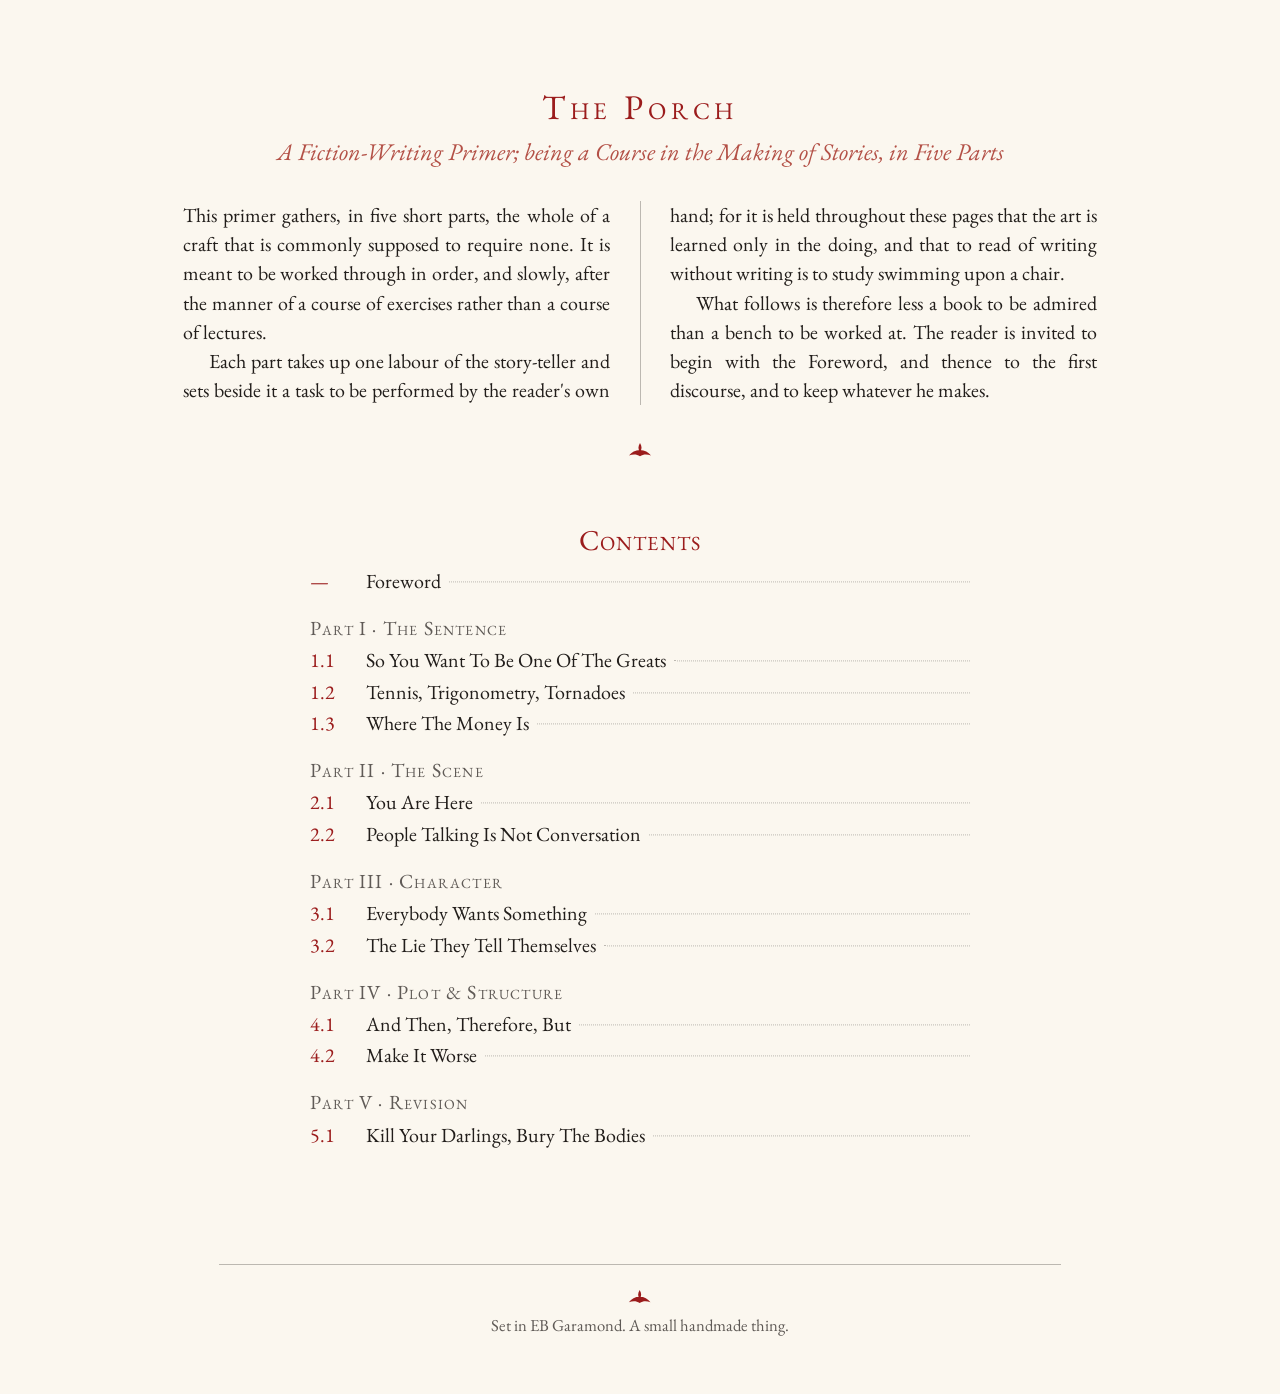
==== commit dcd03e1c: "Replace site with a 'book on the web': antiquarian letterpress shell Full replacement of the previou" ====
--- a/index.html
+++ b/index.html
@@ -1,185 +1,89 @@
 <!DOCTYPE html>
-<html lang="en" data-theme="dark">
+<html lang="en">
 <head>
   <meta charset="utf-8">
   <meta name="viewport" content="width=device-width, initial-scale=1">
-  <title>The Porch — A Fiction Writing Curriculum</title>
-  <meta name="description" content="A free, structured, ground-up curriculum for learning to write fiction.">
-  <link rel="stylesheet" href="style.css">
+  <title>The Porch — A Fiction-Writing Primer</title>
+  <meta name="description" content="The Porch: a fiction-writing primer, set as a book on the web.">
+  <!-- REPLACE: favicon (inline SVG fleuron placeholder) -->
+  <link rel="icon" href="data:image/svg+xml,%3Csvg%20xmlns='http://www.w3.org/2000/svg'%20viewBox='0%200%2016%2016'%3E%3Ctext%20x='1'%20y='13'%20font-size='13'%20fill='%239B1C1C'%3E%E2%9D%A7%3C/text%3E%3C/svg%3E">
+  <link rel="stylesheet" href="book.css">
 </head>
 <body>
 
-  <div class="announce">A free, handmade fiction-writing curriculum · no accounts · no paywalls · no ads</div>
+  <main class="page">
+    <!-- spread = optional two-column justified front matter on screens ≥1100px.
+         Remove the word "spread" to force a single column everywhere. -->
+    <article class="frontmatter spread">
 
-  <header class="topbar">
-    <a class="logo" href="index.html">The Porch</a>
-    <nav class="mainnav">
-      <a href="index.html">Lessons</a>
-      <a href="#curriculum">Curriculum</a>
-      <a href="#about">About</a>
-    </nav>
-    <div class="actions">
-      <a class="cta" href="lesson-1-1.html">Start here</a>
-      <button class="theme-toggle" id="themeToggle" type="button" aria-label="Toggle dark mode">Dark</button>
-    </div>
-  </header>
+      <div class="titleblock">
+        <!-- REPLACE: wordmark/logo SVG may go here in place of this <h1> -->
+        <h1 class="book-title">The Porch</h1>
+        <p class="book-subtitle">A Fiction-Writing Primer; being a Course in the Making of Stories, in Five Parts</p>
+      </div>
 
-  <div class="layout">
+      <!-- PLACEHOLDER PROSE — replace this preface with your own -->
+      <section class="preface" aria-label="Preface">
+        <p>This primer gathers, in five short parts, the whole of a craft that is
+          commonly supposed to require none. It is meant to be worked through in
+          order, and slowly, after the manner of a course of exercises rather
+          than a course of lectures.</p>
+        <p>Each part takes up one labour of the story-teller and sets beside it a
+          task to be performed by the reader's own hand; for it is held
+          throughout these pages that the art is learned only in the doing, and
+          that to read of writing without writing is to study swimming upon a
+          chair.</p>
+        <p>What follows is therefore less a book to be admired than a bench to be
+          worked at. The reader is invited to begin with the Foreword, and thence
+          to the first discourse, and to keep whatever he makes.</p>
+      </section>
+      <!-- /PLACEHOLDER PROSE -->
 
-    <!-- LEFT COURSE-NAV SIDEBAR (Drawabox construction) ------------------>
-    <aside class="sidebar">
-      <nav class="sidenav">
-        <div class="nav-group u1">
-          <div class="nav-title"><a href="#unit-1">Unit I · The Sentence</a></div>
-          <ul>
-            <li><span class="lxn">1.1</span><a class="lpop" href="lesson-1-1.html" data-title="1.1 · So You Want To Be One Of The Greats" data-status="Ready to read" data-note="Concrete, specific detail — the foundation every vivid sentence is built on.">So You Want To Be One Of The Greats</a></li>
-            <li><span class="lxn">1.2</span><a class="lpop" href="lesson-1-1.html" data-title="1.2 · Tennis, Trigonometry, Tornadoes" data-status="Draft" data-note="Rhythm, cadence, and the music of varying sentence length.">Tennis, Trigonometry, Tornadoes</a></li>
-            <li><span class="lxn">1.3</span><a class="lpop" href="lesson-1-1.html" data-title="1.3 · Where The Money Is" data-status="Outlined" data-note="Verbs carry the energy of a sentence.">Where The Money Is</a></li>
-          </ul>
-        </div>
-        <div class="nav-group u2">
-          <div class="nav-title"><a href="#unit-2">Unit II · The Scene</a></div>
-          <ul>
-            <li><span class="lxn">2.1</span><a href="lesson-1-1.html">You Are Here</a></li>
-            <li><span class="lxn">2.2</span><a href="lesson-1-1.html">People Talking Is Not Conversation</a></li>
-          </ul>
-        </div>
-        <div class="nav-group u3">
-          <div class="nav-title"><a href="#unit-3">Unit III · Character</a></div>
-          <ul>
-            <li><span class="lxn">3.1</span><a href="lesson-1-1.html">Everybody Wants Something</a></li>
-            <li><span class="lxn">3.2</span><a href="lesson-1-1.html">The Lie They Tell Themselves</a></li>
-          </ul>
-        </div>
-        <div class="nav-group u4">
-          <div class="nav-title"><a href="#unit-4">Unit IV · Plot &amp; Structure</a></div>
-          <ul>
-            <li><span class="lxn">4.1</span><a href="lesson-1-1.html">And Then, Therefore, But</a></li>
-            <li><span class="lxn">4.2</span><a href="lesson-1-1.html">Make It Worse</a></li>
-          </ul>
-        </div>
-        <div class="nav-group u5">
-          <div class="nav-title"><a href="#unit-5">Unit V · Revision</a></div>
-          <ul>
-            <li><span class="lxn">5.1</span><a href="lesson-1-1.html">Kill Your Darlings, Bury The Bodies</a></li>
-          </ul>
-        </div>
-        <div class="nav-group">
-          <div class="nav-title"><a href="#about">About</a></div>
-        </div>
+      <div class="divider">
+        <!-- REPLACE: section ornament / fleuron (inline SVG) -->
+        <span class="fleuron" aria-hidden="true">
+          <svg viewBox="0 0 64 24" focusable="false"><path d="M32 3c-3 5-3 9 0 13 3-4 3-8 0-13zM32 13c-7 0-12 3-16 8 6-2 11-2 16 1 5-3 10-3 16-1-4-5-9-8-16-8z"/></svg>
+        </span>
+      </div>
+
+      <nav class="contents" aria-label="Table of contents">
+        <h2>Contents</h2>
+        <!-- Chapter links point at foreword.html as the working template;
+             clone it per chapter and repoint these hrefs. -->
+        <ol>
+          <li class="toc-entry"><span class="num">—</span><a href="foreword.html">Foreword</a><span class="leader" aria-hidden="true"></span></li>
+
+          <li class="part">Part I · The Sentence</li>
+          <li class="toc-entry"><span class="num">1.1</span><a href="foreword.html">So You Want To Be One Of The Greats</a><span class="leader" aria-hidden="true"></span></li>
+          <li class="toc-entry"><span class="num">1.2</span><a href="foreword.html">Tennis, Trigonometry, Tornadoes</a><span class="leader" aria-hidden="true"></span></li>
+          <li class="toc-entry"><span class="num">1.3</span><a href="foreword.html">Where The Money Is</a><span class="leader" aria-hidden="true"></span></li>
+
+          <li class="part">Part II · The Scene</li>
+          <li class="toc-entry"><span class="num">2.1</span><a href="foreword.html">You Are Here</a><span class="leader" aria-hidden="true"></span></li>
+          <li class="toc-entry"><span class="num">2.2</span><a href="foreword.html">People Talking Is Not Conversation</a><span class="leader" aria-hidden="true"></span></li>
+
+          <li class="part">Part III · Character</li>
+          <li class="toc-entry"><span class="num">3.1</span><a href="foreword.html">Everybody Wants Something</a><span class="leader" aria-hidden="true"></span></li>
+          <li class="toc-entry"><span class="num">3.2</span><a href="foreword.html">The Lie They Tell Themselves</a><span class="leader" aria-hidden="true"></span></li>
+
+          <li class="part">Part IV · Plot &amp; Structure</li>
+          <li class="toc-entry"><span class="num">4.1</span><a href="foreword.html">And Then, Therefore, But</a><span class="leader" aria-hidden="true"></span></li>
+          <li class="toc-entry"><span class="num">4.2</span><a href="foreword.html">Make It Worse</a><span class="leader" aria-hidden="true"></span></li>
+
+          <li class="part">Part V · Revision</li>
+          <li class="toc-entry"><span class="num">5.1</span><a href="foreword.html">Kill Your Darlings, Bury The Bodies</a><span class="leader" aria-hidden="true"></span></li>
+        </ol>
       </nav>
-    </aside>
 
-    <!-- PAPER CONTENT PANEL --------------------------------------------->
-    <main class="content">
-      <article>
+    </article>
+  </main>
 
-        <p class="lede"><span class="runin">This is a free,</span> self-directed
-          course in writing fiction. It is built on a single stubborn premise:
-          that storytelling is not a gift you are born with but a <em>craft</em>
-          made of nameable, learnable, practiceable parts — and that you get good
-          at it the same boring, reliable way you get good at anything, by
-          drilling the fundamentals in order until they stop being
-          hard.<sup class="sn-num"></sup><span class="sidenote">The model here is
-          <a href="https://drawabox.com">Drawabox</a>, the drawing course that
-          refuses to let you draw a face until you can draw a believable box. We
-          start with the sentence.</span></p>
-
-        <p class="flush"><span class="label-inline l-blue">How this works:</span>
-          the lessons in the sidebar run in sequence, from the smallest unit of
-          fiction (the sentence) up to the largest (a finished story). Each one
-          explains a single idea, shows it working, and ends with an exercise you
-          actually do. Reading about writing is not writing; the reps are the
-          whole point.<sup class="sn-num"></sup><span class="sidenote">Keep
-          everything you write. Lessons later in the course deliberately send you
-          back to dig up things you made early on.</span></p>
-
-        <p><span class="label-inline l-green">Features:</span> this site has a
-          <strong>dark mode</strong> by default, footnotes that open as hover
-          popups, collapsible asides, and a sidebar that tracks where you are.
-          No accounts, tracking, paywalls, or popups begging for your email. It
-          is, proudly, a small handmade thing.</p>
-
-        <details class="aside">
-          <summary>Why model a writing course on a drawing course?</summary>
-          <p>Because drawing pedagogy solved a problem writing pedagogy mostly
-            hasn't: it broke an intimidating creative act into a ladder of
-            concrete, gradeable skills you can practice in isolation. Most
-            writing advice skips straight to "find your voice." We build the
-            ladder first.</p>
-        </details>
-
-        <p class="asterism">❧</p>
-
-        <h2 class="barhead section-head" id="curriculum">The Curriculum</h2>
-
-        <div class="unit-block u1" id="unit-1">
-          <h3 class="barhead unit-head"><span>Unit I · The Sentence</span></h3>
-          <p class="unit-note">The atom of fiction. Control this and everything stacked on top of it gets easier.</p>
-          <ul class="index-list">
-            <li><span class="lx">1.1</span><a class="lpop" href="lesson-1-1.html" data-title="1.1 · So You Want To Be One Of The Greats" data-status="Ready to read" data-note="Concrete, specific detail — the foundation every vivid sentence is built on.">So You Want To Be One Of The Greats</a><span class="ix-note">— concrete detail, and why it beats everything</span></li>
-            <li><span class="lx">1.2</span><a class="lpop" href="lesson-1-1.html" data-title="1.2 · Tennis, Trigonometry, Tornadoes" data-status="Draft" data-note="Rhythm, cadence, and the music of varying sentence length.">Tennis, Trigonometry, Tornadoes</a><span class="ix-note">— rhythm, and the music of sentence length</span><span class="soon">Draft</span></li>
-            <li><span class="lx">1.3</span><a class="lpop" href="lesson-1-1.html" data-title="1.3 · Where The Money Is" data-status="Outlined" data-note="Verbs carry the energy of a sentence.">Where The Money Is</a><span class="ix-note">— verbs do the heavy lifting</span><span class="soon">Soon</span></li>
-          </ul>
-        </div>
-
-        <div class="unit-block u2" id="unit-2">
-          <h3 class="barhead unit-head"><span>Unit II · The Scene</span></h3>
-          <p class="unit-note">Turning sentences into a continuous moment a reader can stand inside.</p>
-          <ul class="index-list">
-            <li><span class="lx">2.1</span><a href="lesson-1-1.html">You Are Here</a><span class="ix-note">— grounding a scene in space and time</span><span class="soon">Soon</span></li>
-            <li><span class="lx">2.2</span><a href="lesson-1-1.html">People Talking Is Not Conversation</a><span class="ix-note">— dialogue as action, not transcription</span><span class="soon">Soon</span></li>
-          </ul>
-        </div>
-
-        <div class="unit-block u3" id="unit-3">
-          <h3 class="barhead unit-head"><span>Unit III · Character</span></h3>
-          <p class="unit-note">Building people the reader can't look away from — want, fear, and contradiction.</p>
-          <ul class="index-list">
-            <li><span class="lx">3.1</span><a href="lesson-1-1.html">Everybody Wants Something</a><span class="ix-note">— desire is the engine of character</span><span class="soon">Soon</span></li>
-            <li><span class="lx">3.2</span><a href="lesson-1-1.html">The Lie They Tell Themselves</a><span class="ix-note">— interiority and self-deception</span><span class="soon">Soon</span></li>
-          </ul>
-        </div>
-
-        <div class="unit-block u4" id="unit-4">
-          <h3 class="barhead unit-head"><span>Unit IV · Plot &amp; Structure</span></h3>
-          <p class="unit-note">Cause, effect, escalation — the shape of a story that actually pays off.</p>
-          <ul class="index-list">
-            <li><span class="lx">4.1</span><a href="lesson-1-1.html">And Then, Therefore, But</a><span class="ix-note">— the grammar of cause and effect</span><span class="soon">Soon</span></li>
-            <li><span class="lx">4.2</span><a href="lesson-1-1.html">Make It Worse</a><span class="ix-note">— raising the stakes without cheating</span><span class="soon">Soon</span></li>
-          </ul>
-        </div>
-
-        <div class="unit-block u5" id="unit-5">
-          <h3 class="barhead unit-head"><span>Unit V · Revision</span></h3>
-          <p class="unit-note">Where bad first drafts quietly become good stories.</p>
-          <ul class="index-list">
-            <li><span class="lx">5.1</span><a href="lesson-1-1.html">Kill Your Darlings, Bury The Bodies</a><span class="ix-note">— cutting what you love for what works</span><span class="soon">Soon</span></li>
-          </ul>
-        </div>
-
-        <p class="asterism">❧</p>
-
-        <h2 class="barhead section-head" id="about">About</h2>
-        <p class="flush">This course is a work in progress, written and revised in
-          the open. Lessons marked <span class="smallcaps">soon</span> are
-          outlined but not yet written; the ones marked ready are ready to read.
-          The fastest way to start is to <a href="lesson-1-1.html">open Lesson
-          1.1</a> and do the exercise at the bottom.</p>
-
-      </article>
-    </main>
-  </div>
-
-  <footer class="footbar">
-    <div class="inner">
-      <p class="epistemic"><b>Status:</b> living document, tended by hand ·
-        <b>last updated</b> 2026&#8209;06&#8209;06 · <b>progress</b> 1 of 10 lessons written, 5 units outlined.</p>
-      <p><strong>The Porch</strong> — a small, handmade fiction-writing curriculum.
-        Construction after <a href="https://drawabox.com">Drawabox</a>; typography &amp; functionality after <a href="https://gwern.net">Gwern.net</a>.</p>
-    </div>
+  <footer class="colophon">
+    <span class="fleuron" aria-hidden="true">
+      <svg viewBox="0 0 64 24" focusable="false"><path d="M32 3c-3 5-3 9 0 13 3-4 3-8 0-13zM32 13c-7 0-12 3-16 8 6-2 11-2 16 1 5-3 10-3 16-1-4-5-9-8-16-8z"/></svg>
+    </span>
+    <p>Set in EB&nbsp;Garamond. A small handmade thing.</p>
   </footer>
 
-  <script src="script.js"></script>
 </body>
 </html>
--- a/book.css
+++ b/book.css
@@ -0,0 +1,347 @@
+/* ============================================================================
+   book.css — "a book on the web"
+   Antiquarian letterpress typography: EB Garamond on cream paper, justified,
+   with Tufte-style margin sidenotes. No framework, no JS. Heavily commented.
+
+   HOW THIS FILE IS ORGANISED
+     1. DESIGN TOKENS .......... fonts, the three inks, the measure  ← EDIT HERE
+     2. @font-face ............. self-hosted EB Garamond (in /fonts)
+     3. BASE & PAGE ............ reset, the paper sheet, running head, colophon
+     4. BODY TYPOGRAPHY ........ justified prose, indents, drop cap, headings
+     5. FRONT MATTER ........... title block, table of contents, 2-col spread
+     6. SIDENOTES .............. numbered sidenotes + unnumbered margin notes
+     7. DARK MODE .............. prefers-color-scheme (optional)
+   To restyle the book you almost never need to leave section 1.
+   ============================================================================ */
+
+/* ============================================================================
+   1. DESIGN TOKENS  ──  change colour, type, and measure here and nowhere else
+   ============================================================================ */
+:root {
+  /* — THE THREE INKS (everything else is derived from these) ————————— */
+  --paper:  #FBF7EF;   /* warm ivory page          */
+  --ink:    #211D1A;   /* warm near-black body ink */
+  --rubric: #9B1C1C;   /* brick/vermilion — title, drop cap, links */
+
+  /* — subtle derivatives (no new colours, just mixes of the three) ——— */
+  --ink-soft: color-mix(in oklab, var(--ink) 68%, var(--paper)); /* notes, running head */
+  --rule:     color-mix(in oklab, var(--ink) 26%, var(--paper)); /* hairlines, leaders  */
+  --rubric-soft: color-mix(in oklab, var(--rubric) 80%, var(--paper));
+
+  /* — THE MEASURE (line length) and the right margin that holds notes —— */
+  --measure:    33em;   /* ≈ 65 characters in EB Garamond. The reading width. */
+  --note-width: 15em;   /* width of a margin note                            */
+  --note-gap:   2.5em;  /* space between the text column and its notes        */
+  /* total width of the "paper sheet" = measure + gap + note column          */
+  --sheet: calc(var(--measure) + var(--note-gap) + var(--note-width));
+
+  /* — TYPE: one modular scale (ratio 1.2), body ≈ 20px ————————————————— */
+  --ratio: 1.2;
+  --size-0:  1.25rem;                          /* body            ~20px */
+  --size--1: calc(var(--size-0)  / var(--ratio)); /* notes, folios ~17px */
+  --size-1:  calc(var(--size-0)  * var(--ratio)); /* h3            ~24px */
+  --size-2:  calc(var(--size-1)  * var(--ratio)); /* section head  ~29px */
+  --size-3:  calc(var(--size-2)  * var(--ratio)); /* title         ~35px */
+  --leading: 1.46;
+
+  --serif: "EB Garamond", Georgia, "Times New Roman", serif;
+}
+
+/* ============================================================================
+   2. @font-face  ──  self-hosted, subsetted woff2 (no CDN at runtime)
+   Two subsets per style keep files small; the browser fetches only what a
+   page actually uses. font-display: swap → text paints immediately in Georgia,
+   then swaps to Garamond with no layout shift (metrics are close).
+   ============================================================================ */
+@font-face {
+  font-family: "EB Garamond"; font-style: normal; font-weight: 400; font-display: swap;
+  src: url("fonts/ebgaramond-400-latin.woff2") format("woff2");
+  unicode-range: U+0000-00FF,U+0131,U+0152-0153,U+02BB-02BC,U+02C6,U+02DA,U+02DC,U+0304,U+0308,U+0329,U+2000-206F,U+2074,U+20AC,U+2122,U+2191,U+2193,U+2212,U+2215,U+FEFF,U+FFFD;
+}
+@font-face {
+  font-family: "EB Garamond"; font-style: normal; font-weight: 400; font-display: swap;
+  src: url("fonts/ebgaramond-400-latinext.woff2") format("woff2");
+  unicode-range: U+0100-02BA,U+02BD-02C5,U+02C7-02CC,U+02CE-02D7,U+02DD-02FF,U+0304,U+0308,U+0329,U+1D00-1DBF,U+1E00-1E9F,U+1EF2-1EFF,U+2020,U+20A0-20AB,U+20AD-20C0,U+2113,U+2C60-2C7F,U+A720-A7FF;
+}
+@font-face {
+  font-family: "EB Garamond"; font-style: italic; font-weight: 400; font-display: swap;
+  src: url("fonts/ebgaramond-italic-400-latin.woff2") format("woff2");
+  unicode-range: U+0000-00FF,U+0131,U+0152-0153,U+02BB-02BC,U+02C6,U+02DA,U+02DC,U+0304,U+0308,U+0329,U+2000-206F,U+2074,U+20AC,U+2122,U+2191,U+2193,U+2212,U+2215,U+FEFF,U+FFFD;
+}
+@font-face {
+  font-family: "EB Garamond"; font-style: italic; font-weight: 400; font-display: swap;
+  src: url("fonts/ebgaramond-italic-400-latinext.woff2") format("woff2");
+  unicode-range: U+0100-02BA,U+02BD-02C5,U+02C7-02CC,U+02CE-02D7,U+02DD-02FF,U+0304,U+0308,U+0329,U+1D00-1DBF,U+1E00-1E9F,U+1EF2-1EFF,U+2020,U+20A0-20AB,U+20AD-20C0,U+2113,U+2C60-2C7F,U+A720-A7FF;
+}
+
+/* ============================================================================
+   3. BASE & PAGE
+   ============================================================================ */
+*, *::before, *::after { box-sizing: border-box; }
+
+html { -webkit-text-size-adjust: 100%; }
+
+body {
+  margin: 0;
+  background: var(--paper);
+  color: var(--ink);
+  font-family: var(--serif);
+  font-size: var(--size-0);
+  line-height: var(--leading);
+  /* oldstyle figures + ligatures + kerning: the marks of a real text face */
+  font-feature-settings: "onum" 1, "kern" 1, "liga" 1;
+  font-variant-numeric: oldstyle-nums;
+}
+
+/* The "paper sheet": one centred column the width of measure + note margin.
+   Header, main and footer all share this width so everything lines up.       */
+.running-head, .page, .colophon {
+  max-width: var(--sheet);
+  margin-inline: auto;
+  padding-inline: clamp(1.25rem, 4vw, 3rem);
+}
+
+main.page { padding-block: clamp(2rem, 5vw, 4rem); }
+
+/* Running header: book / section, in faint small caps under a hairline. */
+.running-head {
+  display: flex; justify-content: space-between; align-items: baseline; gap: 1em;
+  padding-top: 1.1rem; padding-bottom: .55rem;
+  border-bottom: 1px solid var(--rule);
+  font-size: var(--size--1); color: var(--ink-soft);
+  font-variant: small-caps; letter-spacing: .06em;
+}
+.running-head a { color: inherit; text-decoration: none; }
+.running-head a:hover { color: var(--rubric); }
+.running-head .folio { font-style: italic; font-variant: normal; letter-spacing: 0; }
+
+/* Colophon footer */
+.colophon {
+  margin-top: 3rem; padding-top: 1.4rem; padding-bottom: 3rem;
+  text-align: center; color: var(--ink-soft); font-size: var(--size--1);
+  border-top: 1px solid var(--rule);
+}
+.colophon p { margin: .5rem 0; text-indent: 0; }
+.colophon .fleuron { margin: 0 auto .6rem; }
+
+/* Printer's ornament (inline SVG). Decorative → aria-hidden in markup. */
+.fleuron { display: block; width: 2.6em; height: auto; color: var(--rubric); }
+.fleuron svg { display: block; width: 100%; height: 100%; fill: currentColor; }
+.divider { display: flex; justify-content: center; margin: 2.2rem 0; }
+.divider .fleuron { width: 2.2em; }
+
+/* Links: rubric, restrained underline. (AA: rubric on paper ≈ 6.6:1.) */
+a { color: var(--rubric); text-decoration-thickness: .06em; text-underline-offset: .12em; }
+a:hover { text-decoration: none; }
+
+:focus-visible { outline: 2px solid var(--rubric); outline-offset: 3px; border-radius: 1px; }
+
+/* ============================================================================
+   4. BODY TYPOGRAPHY  ──  the book look lives here
+   ============================================================================ */
+.chapter { position: relative; }
+
+/* Prose blocks sit at the measure, left-aligned in the sheet; the column to
+   their right is reserved for sidenotes. The measure is the SAME whether or
+   not a note is present, because notes float out via negative margin (§6).   */
+.chapter > p,
+.chapter > h2,
+.chapter > h3,
+.chapter > blockquote,
+.chapter > .divider,
+.chapter > .chapter-foot { max-width: var(--measure); }
+
+/* Justified, hyphenated body — needs lang="en" on <html> for good breaks. */
+.chapter p {
+  margin: 0;
+  text-align: justify;
+  hyphens: auto;
+  text-indent: 1.3em;           /* first-line indent marks each new paragraph */
+}
+
+/* THE detail that makes it read as a book, not a blog:
+   the first paragraph of the chapter and any paragraph after a heading or a
+   break has NO indent; every following paragraph does, with no blank line.   */
+.chapter > p:first-of-type,
+h1 + p, h2 + p, h3 + p,
+.divider + p,
+blockquote + p,
+p.opening { text-indent: 0; }
+
+/* Opening drop cap: clean oldstyle CSS initial, three lines tall, in rubric.
+   The first few words are set in small caps via <span class="runin">.        */
+p.opening::first-letter {
+  float: left;
+  font-size: 3.4em; line-height: .82;
+  padding: .02em .08em 0 0;
+  color: var(--rubric);
+  font-weight: 400;
+}
+/* Browsers that support it get a typographically exact 3-line initial. */
+@supports (initial-letter: 3) {
+  p.opening::first-letter { initial-letter: 3; font-size: 100%; line-height: normal; padding: 0 .08em 0 0; }
+}
+/* OPTIONAL decorative initial: delete the ::first-letter rules above and drop
+   an <svg class="initial"> as the paragraph's first child to use a real
+   engraved letter. Ship the clean CSS cap by default — do not fake a woodcut. */
+.runin { font-variant: small-caps; letter-spacing: .02em; }
+
+/* Headings — hierarchy from small caps, size, italics and rubric; never bold. */
+h1, h2, h3 { font-weight: 400; line-height: 1.15; }
+h2 {
+  font-variant: small-caps; letter-spacing: .04em;
+  font-size: var(--size-2); color: var(--rubric);
+  margin: 2rem 0 .6rem; text-indent: 0;
+}
+h3 {
+  font-style: italic; font-size: var(--size-1);
+  margin: 1.5rem 0 .3rem; text-indent: 0;
+}
+
+/* Blockquote — set in from the measure, italic, no quotation marks. */
+blockquote {
+  margin: 1.4rem 0 1.4rem 1.6em;
+  padding-left: 1em;
+  border-left: 1px solid var(--rule);
+  font-style: italic; color: var(--ink-soft);
+}
+blockquote p { text-indent: 0; text-align: left; }
+blockquote cite { display: block; font-style: normal; font-variant: small-caps; letter-spacing: .04em; font-size: var(--size--1); margin-top: .4rem; }
+
+em, i, cite { font-style: italic; }
+abbr, .sc { font-variant: small-caps; letter-spacing: .03em; }
+
+/* "Return to the contents" line at the foot of a chapter */
+.chapter-foot { text-align: center; margin-top: 2.4rem; font-variant: small-caps; letter-spacing: .05em; }
+
+/* ============================================================================
+   5. FRONT MATTER  (index.html)
+   ============================================================================ */
+.titleblock { text-align: center; margin: 1.5rem 0 2rem; }
+.titleblock .book-title {
+  font-variant: small-caps; letter-spacing: .14em; font-weight: 400;
+  font-size: var(--size-3); line-height: 1.1; color: var(--rubric); margin: 0;
+}
+.titleblock .book-subtitle {
+  font-style: italic; font-size: var(--size-1); color: var(--rubric-soft);
+  margin: .5rem 0 0;
+}
+
+/* a short preface; on wide screens it may become a two-column justified spread */
+.preface p { text-align: justify; hyphens: auto; text-indent: 1.3em; margin: 0; }
+.preface p:first-of-type { text-indent: 0; }
+
+/* Table of contents — book style with dotted leaders, no page numbers. */
+.contents { max-width: var(--measure); margin: 1rem auto 0; }
+.contents h2 { text-align: center; }
+.contents ol { list-style: none; margin: 0; padding: 0; }
+.contents .part {
+  font-variant: small-caps; letter-spacing: .06em; color: var(--ink-soft);
+  margin: 1.1rem 0 .2rem;
+}
+.toc-entry { display: flex; align-items: baseline; gap: .4em; margin: .15rem 0; }
+.toc-entry .num { color: var(--rubric); min-width: 2.4em; font-variant-numeric: oldstyle-nums; }
+.toc-entry a { text-decoration: none; color: var(--ink); }
+.toc-entry a:hover { color: var(--rubric); }
+.toc-entry .leader { flex: 1; border-bottom: 1px dotted var(--rule); transform: translateY(-.28em); }
+
+/* ── OPTIONAL desktop "spread": front matter only, ≥1100px. Two justified
+   columns on the tall sheet, evoking an open book. Sidenotes are suppressed
+   here (there is no margin); front matter has none anyway. If it does not
+   balance for your content, simply remove class="spread" — the single sheet
+   is the priority and works everywhere.                                       */
+@media (min-width: 1100px) {
+  .frontmatter.spread { max-width: 48em; }
+  .frontmatter.spread .preface {
+    columns: 2; column-gap: 3em; column-rule: 1px solid var(--rule);
+    margin-top: 1.5rem;
+  }
+  /* title, divider and contents span both columns */
+  .frontmatter.spread > .titleblock,
+  .frontmatter.spread > .divider,
+  .frontmatter.spread > .contents { column-span: all; }
+}
+
+/* ============================================================================
+   6. SIDENOTES  (Tufte technique — pure CSS, no JavaScript)
+   ----------------------------------------------------------------------------
+   TO ADD A NUMBERED SIDENOTE, paste this right after the word it annotates:
+
+     <label class="margin-toggle sidenote-ref" for="sn-N"></label
+     ><input type="checkbox" id="sn-N" class="margin-toggle"
+     ><span class="sidenote">Your note.</span>
+
+   TO ADD AN UNNUMBERED MARGIN NOTE (a free-floating side summary):
+
+     <label class="margin-toggle" for="mn-N">&#8853;</label
+     ><input type="checkbox" id="mn-N" class="margin-toggle"
+     ><span class="marginnote">Your note.</span>
+
+   Give every note a unique id (sn-1, sn-2, mn-1 …). Numbering is automatic.
+   ============================================================================ */
+.chapter { counter-reset: sidenote; }
+
+/* the superscript number, drawn on the in-text marker */
+.sidenote-ref::after {
+  counter-increment: sidenote;
+  content: counter(sidenote);
+  font-size: .72em; vertical-align: super; line-height: 0;
+  color: var(--rubric); margin-left: .08em;
+}
+/* the matching number, drawn before the note in the margin */
+.sidenote::before {
+  content: counter(sidenote) ".\00A0";
+  color: var(--rubric);
+}
+
+/* the note itself, floated into the right margin (escapes measure via the
+   negative margin-right, so the prose column never narrows)                   */
+.sidenote, .marginnote {
+  float: right; clear: right;
+  width: var(--note-width);
+  margin-right: calc(-1 * (var(--note-width) + var(--note-gap)));
+  margin-top: .15rem; margin-bottom: .9rem;
+  font-size: var(--size--1); line-height: 1.4;
+  text-align: left; text-indent: 0; hyphens: none;
+  color: var(--ink-soft);
+}
+
+/* the checkbox is plumbing; the number marker is the only thing always shown */
+input.margin-toggle { display: none; }
+label.sidenote-ref { display: inline; cursor: default; }
+label.margin-toggle:not(.sidenote-ref) { display: none; }  /* ⊕ hidden on wide */
+
+/* ── Narrow screens: no room for a margin. Notes collapse and reveal inline
+   when the marker (or ⊕) is tapped — the classic checkbox+label toggle.       */
+@media (max-width: 760px) {
+  label.margin-toggle:not(.sidenote-ref) {
+    display: inline; color: var(--rubric); cursor: pointer;
+  }
+  .sidenote, .marginnote { display: none; }
+  .margin-toggle:checked + .sidenote,
+  .margin-toggle:checked + .marginnote {
+    display: block; float: none;
+    width: auto; max-width: var(--measure);
+    margin: .7rem 0; padding: .5rem .9rem;
+    border-left: 2px solid var(--rubric-soft);
+    background: color-mix(in oklab, var(--paper) 94%, var(--ink));
+  }
+  /* on phones the reserved note column would waste space — reclaim full width */
+  .chapter > p, .chapter > h2, .chapter > h3,
+  .chapter > blockquote, .chapter > .divider, .chapter > .chapter-foot,
+  .contents, .preface { max-width: none; }
+}
+
+/* ============================================================================
+   7. DARK MODE  (optional, automatic — inverted paper/ink, dimmer rubric)
+   Only the three base inks change; every derived value follows.
+   ============================================================================ */
+@media (prefers-color-scheme: dark) {
+  :root {
+    --paper:  #1A1613;  /* dark warm ground   */
+    --ink:    #ECE3D4;  /* cream text         */
+    --rubric: #CB6A57;  /* dimmer vermilion (AA on the dark ground) */
+  }
+}
+
+/* No animation anywhere, so nothing to disable under prefers-reduced-motion. */
